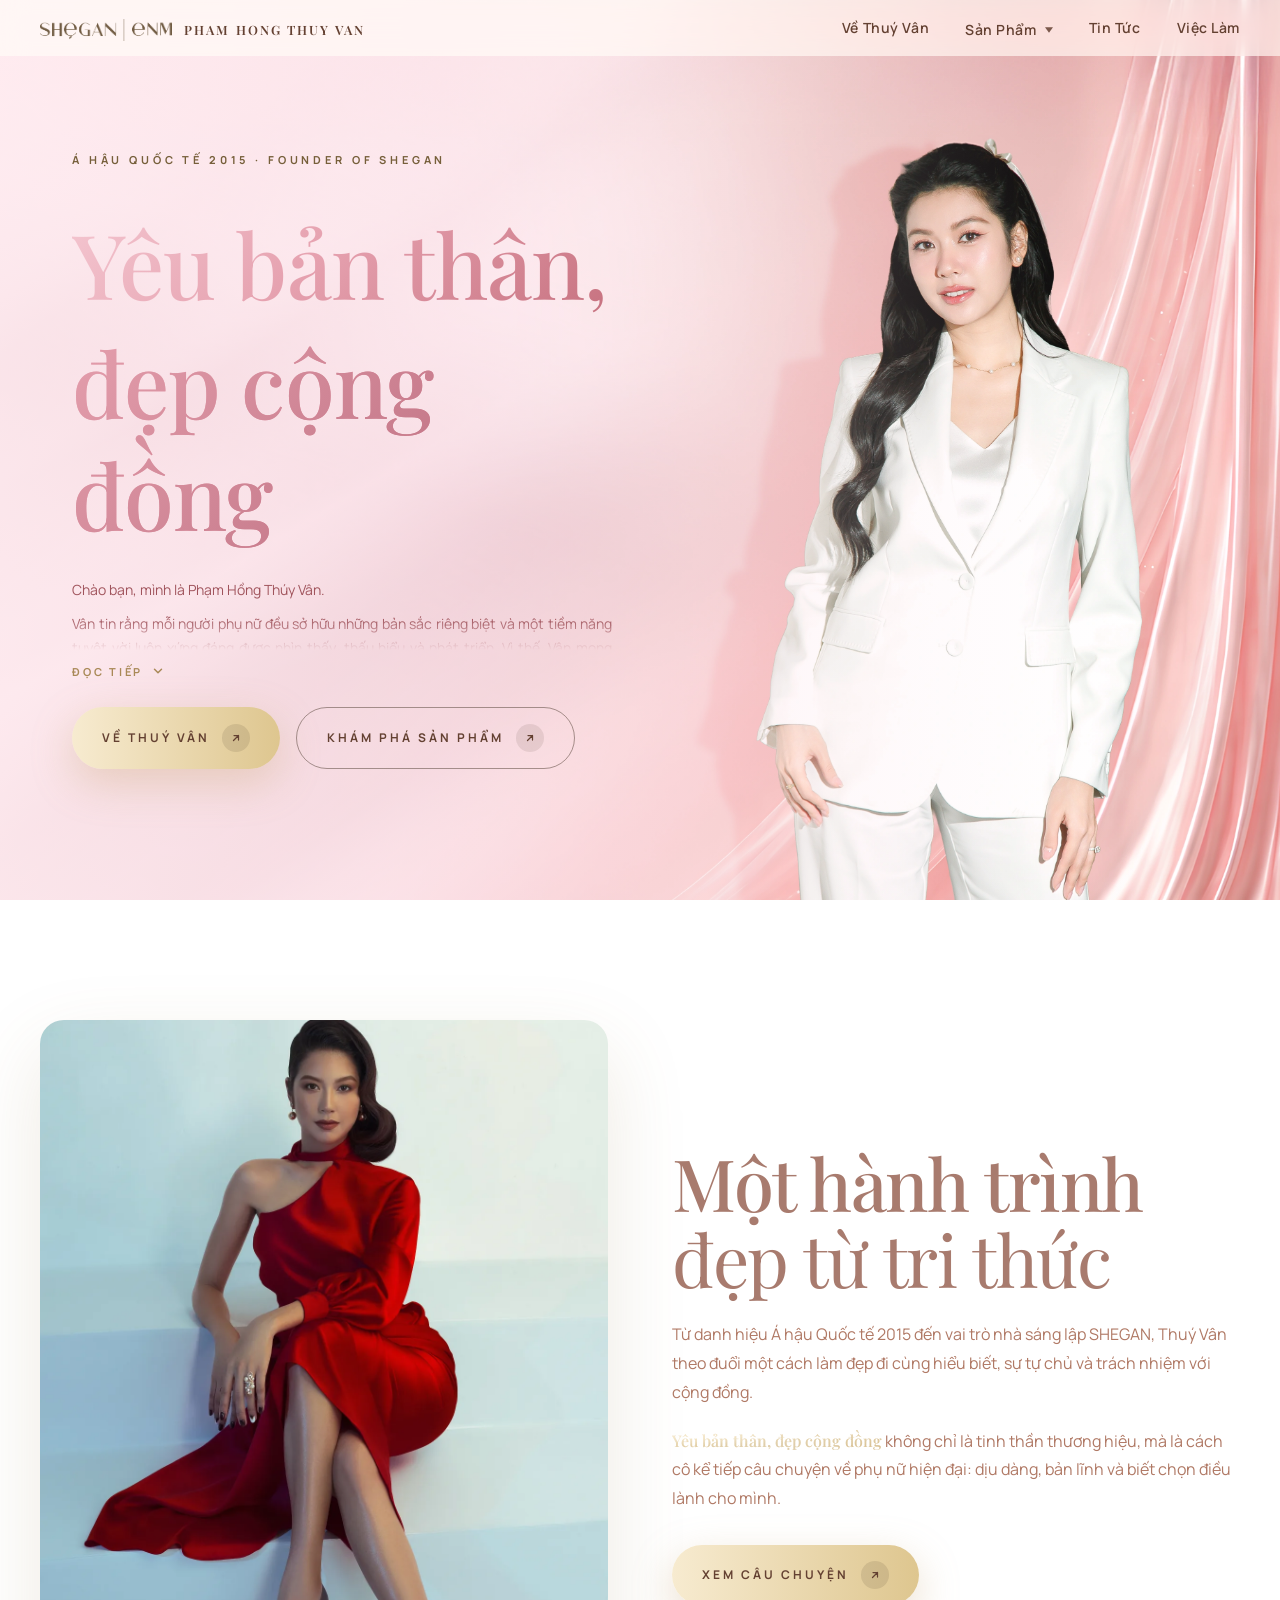
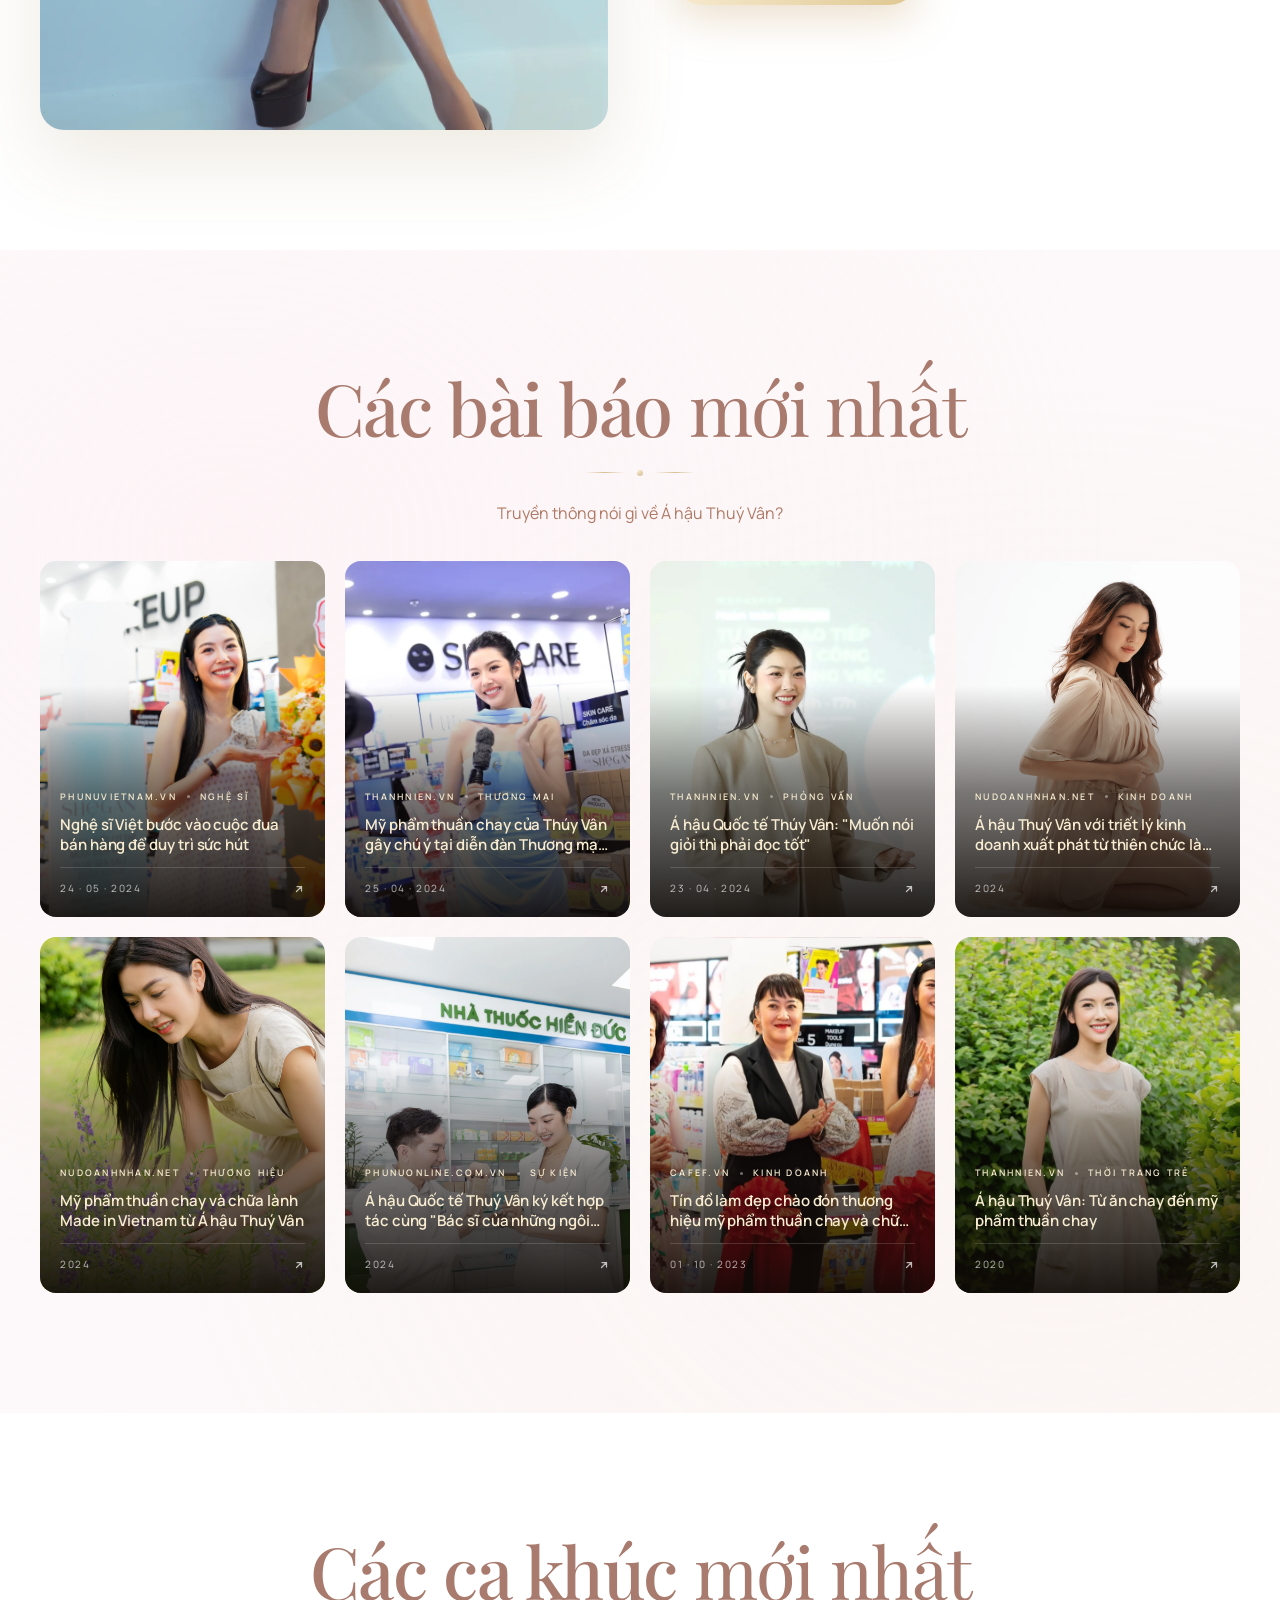
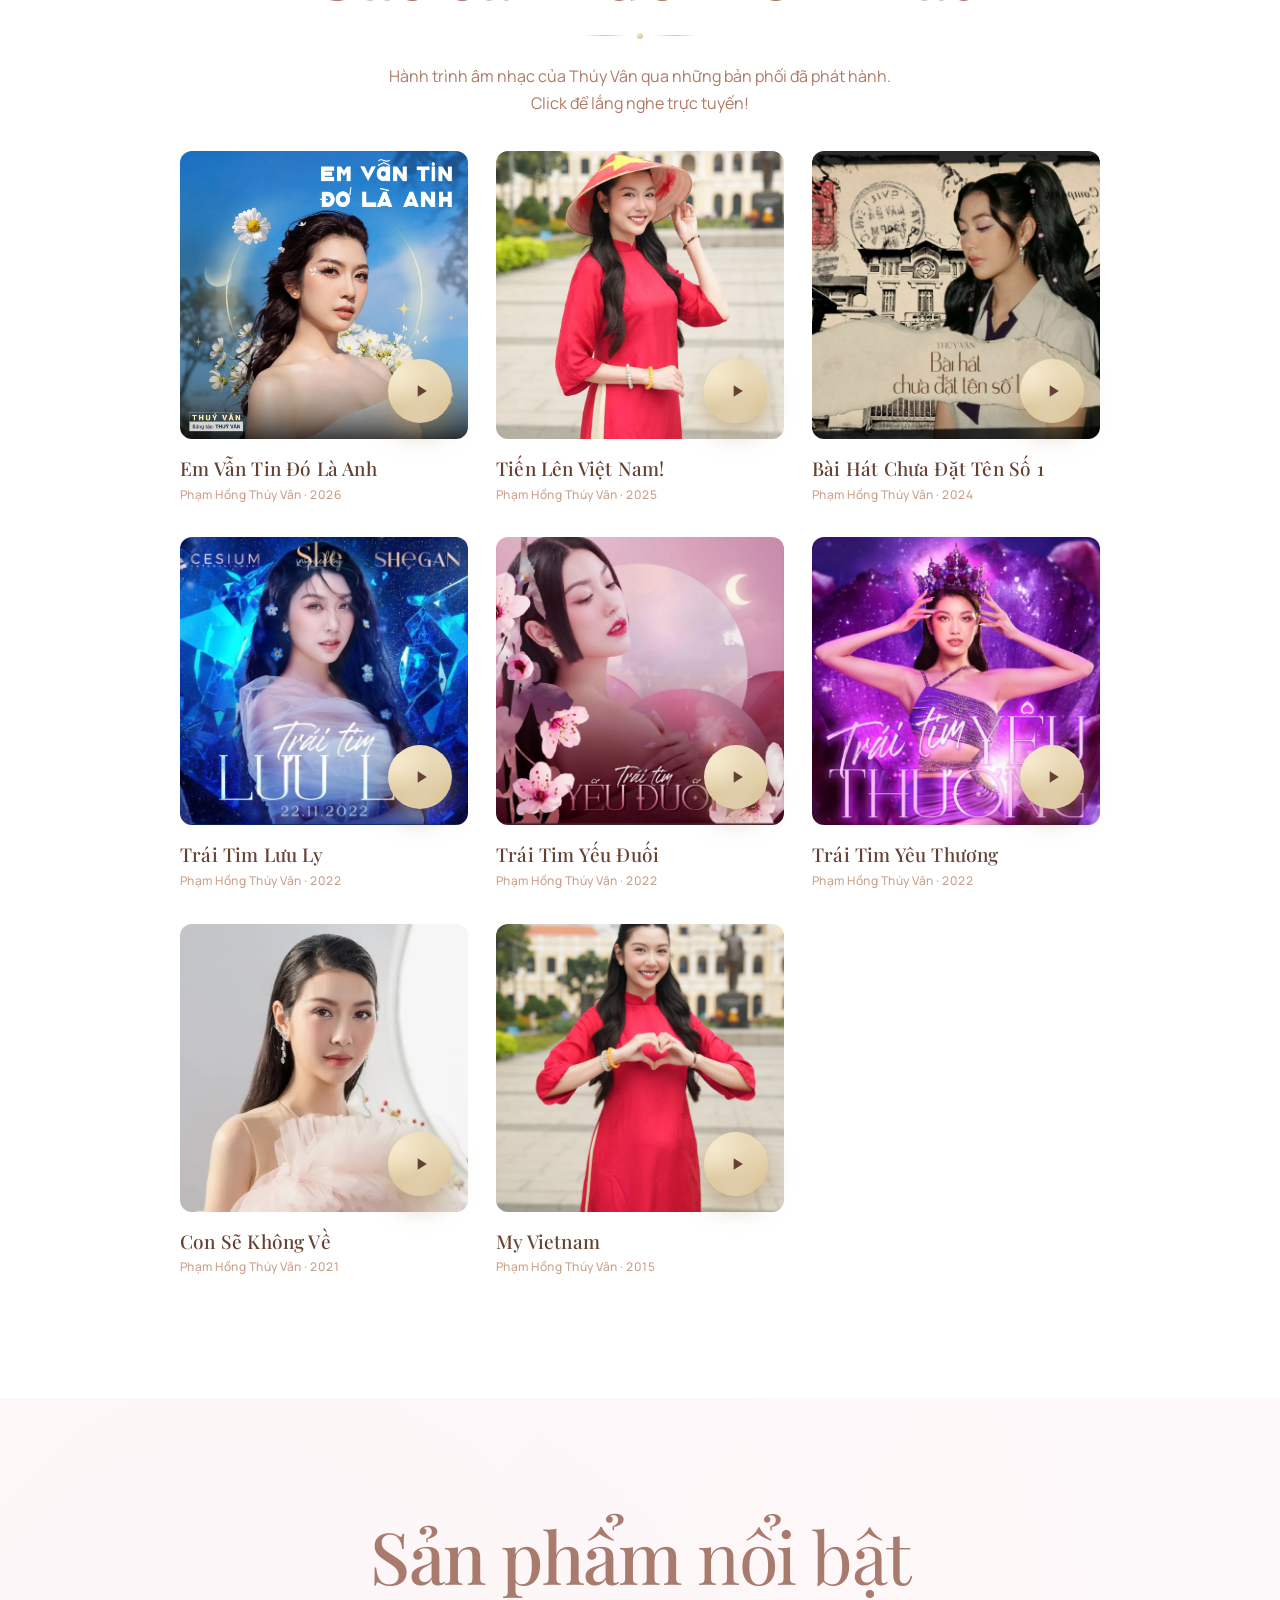
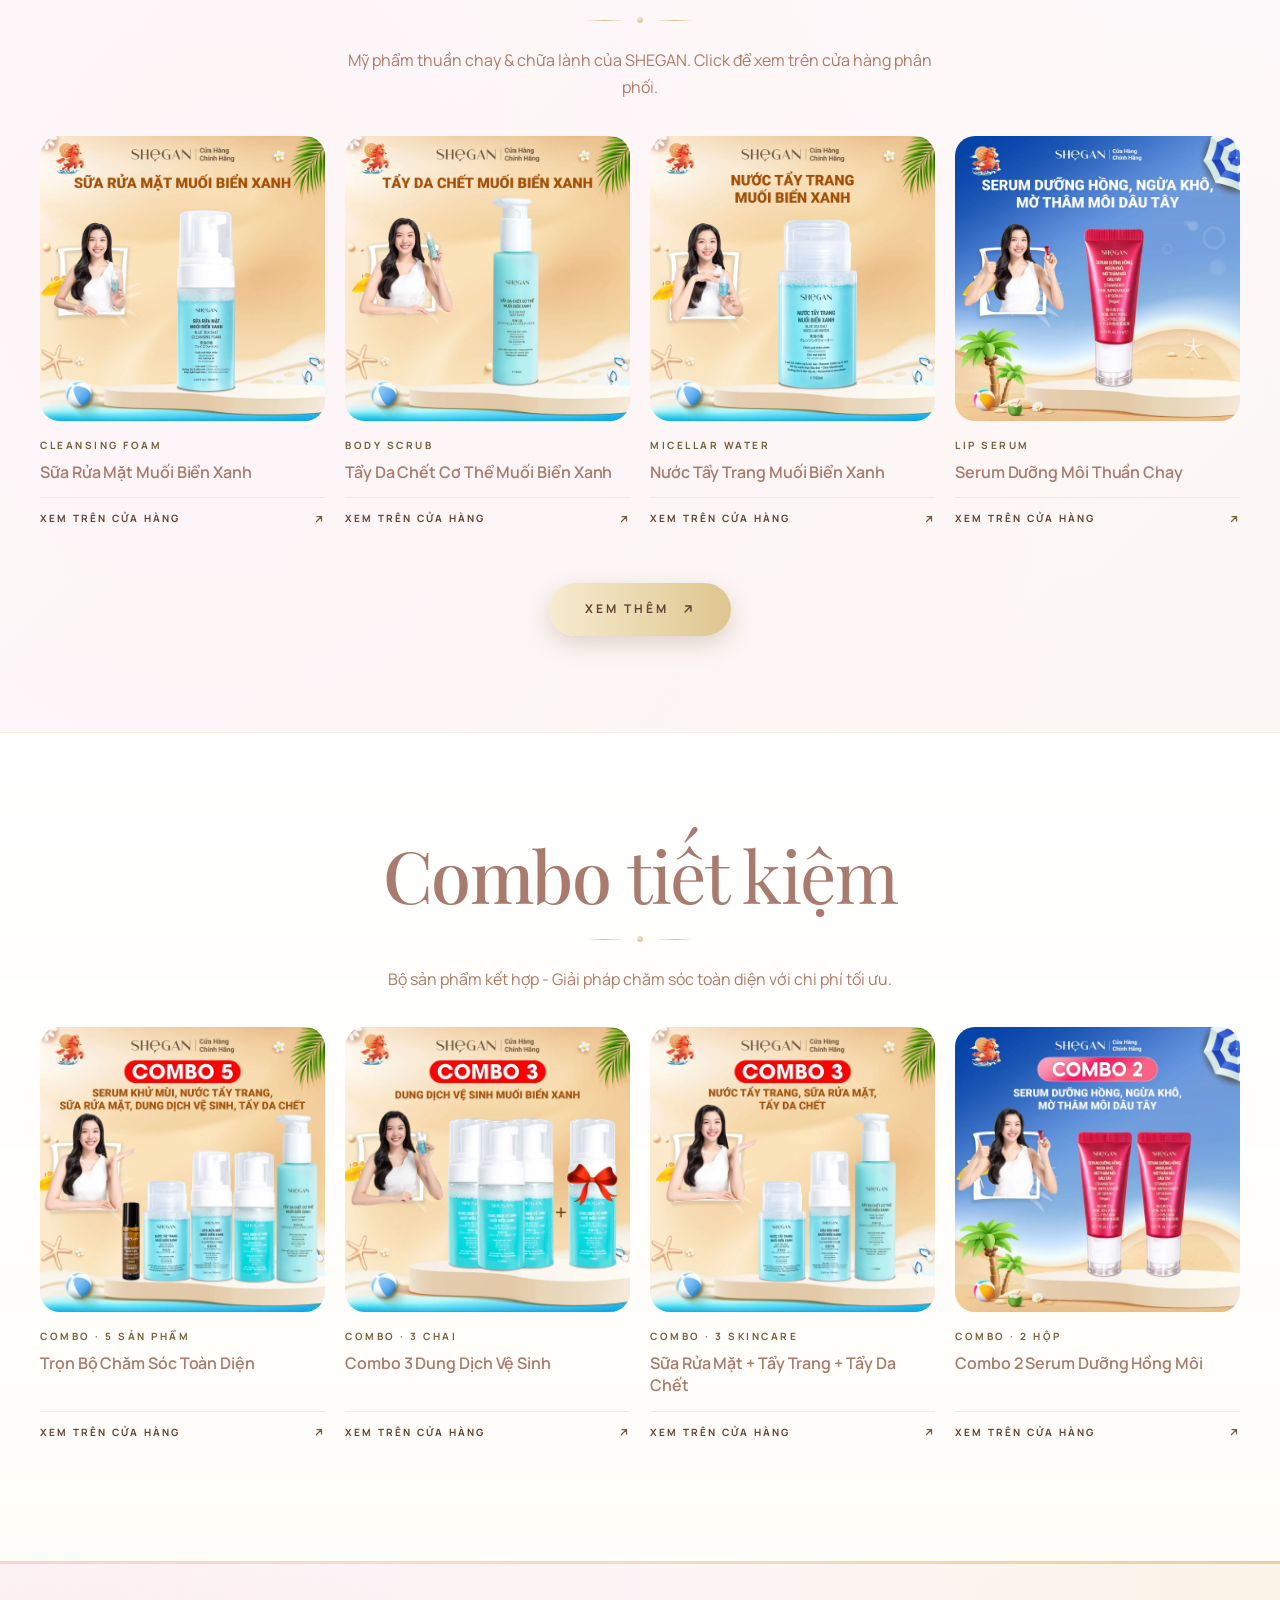
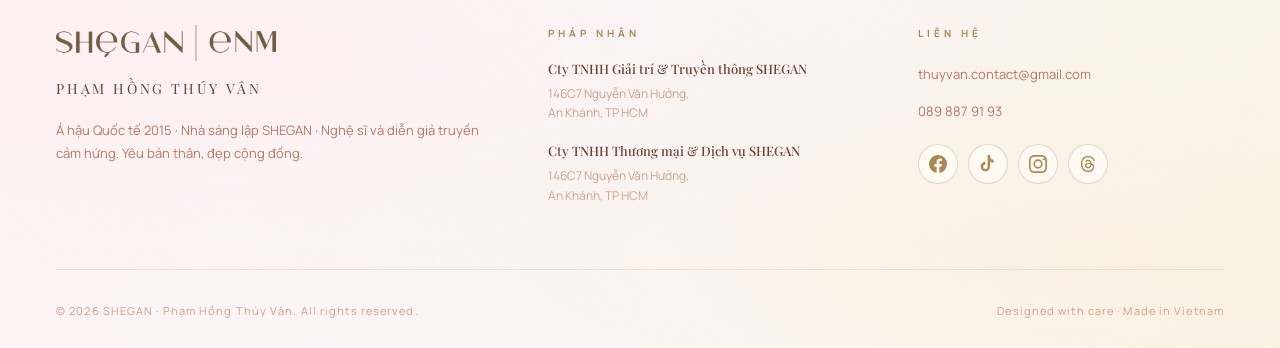
==== website/index.html @ dbac56d0 "Add website source files as regular directory Co-Authored-By: Claude Sonnet 4.6 <noreply@anthropic.c" ====
<!DOCTYPE html>
<html lang="vi">
<head>
<meta charset="UTF-8">
<meta name="viewport" content="width=device-width, initial-scale=1.0">
<title>Phạm Hồng Thúy Vân — Á hậu Quốc tế · Nhà sáng lập SHEGAN</title>
<meta name="description" content="Trang chủ Phạm Hồng Thúy Vân — Á hậu Quốc tế 2015, nhà sáng lập SHEGAN, nghệ sĩ và diễn giả truyền cảm hứng. Yêu bản thân, đẹp cộng đồng.">
<link rel="preconnect" href="https://fonts.googleapis.com">
<link rel="preconnect" href="https://fonts.gstatic.com" crossorigin>
<link href="https://fonts.googleapis.com/css2?family=Playfair+Display:ital,wght@0,400;0,500;0,600;0,700;0,800;0,900;1,400;1,500;1,700&family=Manrope:wght@200;300;400;500;600;700;800&display=swap" rel="stylesheet">
<link rel="icon" href="assets/logo-enm.webp" type="image/webp">
<link rel="stylesheet" href="style.css">
<style>
  /* ============ HEADER — SINGLE ROW, STICKY ============ */
  body { padding-top: 0; }
  .site-header {
    position: relative;
    width: 100%;
    background: transparent;
    z-index: 1000;
  }
  .brand-name {
    font-family: var(--font-heading);
    font-size: clamp(12px, 1vw, 14px);
    font-weight: 600;
    letter-spacing: 0.16em;
    text-transform: uppercase;
    color: var(--porcelain);
    white-space: nowrap;
    transition: color 0.3s ease;
    text-shadow: 0 1px 10px rgba(15, 10, 7, 0.5);
  }
  .brand-logo {
    height: 22px; width: auto; display: block;
    filter: brightness(0) invert(1) drop-shadow(0 1px 6px rgba(15, 10, 7, 0.5));
    transition: filter 0.3s ease;
  }

  .header-nav {
    position: fixed; top: 0; left: 0; right: 0; z-index: 1000;
    background: linear-gradient(180deg, rgba(15, 10, 7, 0.38) 0%, rgba(15, 10, 7, 0.15) 65%, transparent 100%);
    backdrop-filter: none;
    -webkit-backdrop-filter: none;
    border-bottom: none;
    transition: background 0.35s ease, border-color 0.35s ease, box-shadow 0.35s ease;
    display: flex; align-items: center; justify-content: space-between;
    padding: 14px 40px;
    gap: 24px;
  }
  .header-nav.scrolled {
    background: rgba(253, 249, 242, 0.92);
    backdrop-filter: blur(20px) saturate(1.2);
    -webkit-backdrop-filter: blur(20px) saturate(1.2);
    border-bottom-color: rgba(236, 217, 184, 0.5);
    box-shadow: 0 4px 20px rgba(139, 111, 63, 0.1);
  }
  .header-nav.scrolled .brand-name {
    color: var(--warm-brown);
    text-shadow: none;
  }
  .header-nav.scrolled .brand-logo {
    filter: none;
  }
  .header-nav.scrolled .header-menu a {
    color: var(--text-soft);
    text-shadow: none;
  }
  .header-nav.scrolled .header-icon-btn {
    color: var(--warm-brown);
    filter: none;
  }
  .header-nav.scrolled .header-icon-btn:hover {
    background: var(--mesh-gold-subtle);
    border-color: var(--border); color: var(--antique-gold);
  }
  .header-brand {
    display: flex; align-items: center; gap: 12px;
    text-decoration: none;
  }
  .header-right {
    display: flex; align-items: center; gap: 32px;
  }
  .header-menu {
    display: flex; gap: 36px; list-style: none;
    margin: 0; padding: 0;
  }
  .header-menu a {
    font-family: var(--font-body);
    font-size: 14px; font-weight: 700;
    color: var(--porcelain); text-decoration: none;
    letter-spacing: 0.04em;
    padding: 4px 0; position: relative;
    transition: color 0.3s ease;
    text-shadow: 0 1px 10px rgba(15, 10, 7, 0.5);
  }
  .header-menu a::after {
    content: ''; position: absolute;
    bottom: -4px; left: 0; right: 0;
    height: 1px; background: var(--mesh-gold);
    transform: scaleX(0); transform-origin: right;
    transition: transform 0.4s cubic-bezier(.4,0,.2,1);
  }
  .header-menu a:hover::after { transform: scaleX(1); transform-origin: left; }
  .header-menu a.active { color: var(--antique-gold); }
  .header-menu a.active::after { transform: scaleX(1); }
  .header-utils {
    display: flex; align-items: center; gap: 8px;
  }
  .header-icon-btn {
    width: 32px; height: 32px;
    display: inline-flex; align-items: center; justify-content: center;
    background: transparent; border: 1px solid transparent;
    border-radius: 50%; color: var(--porcelain);
    cursor: pointer; text-decoration: none;
    transition: all 0.3s ease;
    filter: drop-shadow(0 1px 6px rgba(15, 10, 7, 0.5));
  }
  .header-icon-btn:hover {
    background: rgba(253, 249, 242, 0.15);
    border-color: rgba(253, 249, 242, 0.3); color: var(--porcelain);
  }
  .header-icon-btn svg { width: 16px; height: 16px; }

  main { padding-top: 0; }
  .hero-home {
    min-height: 100vh;
    margin: 0;
    border-radius: 0;
    padding: 100px 72px 80px;
    display: grid;
    grid-template-columns: 1.05fr 1fr;
    gap: 64px;
    align-items: center;
    background:
      linear-gradient(90deg,
        rgba(255, 235, 240, 0.88) 0%,
        rgba(252, 224, 232, 0.65) 35%,
        rgba(252, 224, 232, 0.2) 65%,
        transparent 90%),
      url('assets/beauty/home-hero-pink.webp') center top / cover no-repeat;
  }
  /* Text colors for light pink hero — rich bronze/antique-gold for contrast */
  .hero-home .hero-banner-eyebrow {
    background: none;
    -webkit-background-clip: initial; background-clip: initial;
    color: var(--antique-gold);
  }
  .hero-home h1 {
    background: linear-gradient(135deg, #F5C8D2 0%, #E5A0AE 35%, #C97583 70%, #9C5366 100%);
    -webkit-background-clip: text; background-clip: text;
    color: transparent;
    text-shadow: none;
    font-size: clamp(48px, 7vw, 92px);
    font-weight: 500;
  }
  .hero-home h1 em {
    background: linear-gradient(135deg, #E5A0AE 0%, #B36275 100%);
    -webkit-background-clip: text; background-clip: text;
    color: transparent;
  }
  .hero-home .hero-banner-desc { color: var(--text); }

  /* Hero bio — collapsible long content (3 lines clamp + Đọc tiếp toggle) */
  .hero-bio {
    font-size: 14px;
    line-height: 1.7;
    color: var(--text);
    max-width: 540px;
    margin: 0;
    text-align: justify;
    hyphens: auto;
    box-sizing: border-box;
  }
  .hero-bio p { margin: 0 0 10px; }
  .hero-bio p:last-child { margin-bottom: 0; }
  .hero-bio ul { list-style: none; padding: 0; margin: 8px 0 12px; }
  .hero-bio li {
    position: relative;
    padding-left: 16px;
    margin-bottom: 8px;
  }
  .hero-bio li::before {
    content: '·';
    position: absolute; left: 0; top: -2px;
    color: var(--royal-gold);
    font-weight: 700; font-size: 20px;
  }
  .hero-bio strong { color: var(--heading); font-weight: 600; }
  .hero-bio:not(.expanded) {
    max-height: calc(1.7em * 3);
    overflow: hidden;
    -webkit-mask-image: linear-gradient(180deg, #000 55%, transparent 100%);
    mask-image: linear-gradient(180deg, #000 55%, transparent 100%);
  }
  /* Expanded state: the block sits at 20px from viewport (same as h1 / CTAs)
     and adds its own 20px inner padding so text inside is inset further from
     the block edge — looks like a proper card. */
  .hero-bio.expanded {
    position: relative;
    z-index: 1;
    width: 100%;
    max-width: 100%;
    box-sizing: border-box;
    padding: 20px;
    margin: 0;
    border-radius: 14px;
    background: rgba(255, 245, 248, 0.72);
    backdrop-filter: blur(8px) saturate(1.1);
    -webkit-backdrop-filter: blur(8px) saturate(1.1);
    box-shadow: 0 4px 18px rgba(168, 137, 87, 0.08);
    transition: background 0.3s ease;
  }
  .bio-toggle {
    background: none; border: 0; padding: 0;
    margin: 14px 0 28px;
    color: var(--royal-gold);
    font-family: var(--font-body);
    font-size: 11px; font-weight: 700;
    letter-spacing: 0.25em; text-transform: uppercase;
    cursor: pointer;
    display: inline-flex; align-items: center; gap: 8px;
    transition: color 0.25s ease;
  }
  .bio-toggle svg { transition: transform 0.3s ease; }
  .bio-toggle[aria-expanded="true"] svg { transform: rotate(180deg); }
  .bio-toggle:hover { color: var(--antique-gold); }
  /* Ghost CTA on light pink — switch from pearl/cream to brown so it stands out */
  .hero-home .cta-ghost {
    color: var(--warm-brown);
    border-color: rgba(62, 46, 31, 0.45);
  }
  .hero-home .cta-ghost:hover {
    background: rgba(62, 46, 31, 0.06);
    border-color: var(--warm-brown);
    color: var(--deep-brown);
  }
  .hero-home .cta-ghost .cta-arrow {
    background: rgba(62, 46, 31, 0.1);
    color: var(--warm-brown);
  }
  .hero-home::after { display: none; }
  .hero-home .hero-banner-content { max-width: none; }
  .hero-home-image { display: none; }
  .hero-home-image {
    justify-self: stretch;
    align-self: stretch;
    width: auto;
    /* Kéo ảnh ra sát các mép hero để không để lộ khoảng dark padding */
    margin: -80px -72px -80px 0;
    background: url('assets/beauty/home-hero-pink.webp') center top / cover no-repeat;
    position: relative;
    overflow: hidden;
    /* Mask mờ feather cạnh trái — ảnh tự fade transparent để nền dark lộ xuyên qua, mềm & blur */
    -webkit-mask-image: linear-gradient(90deg,
      transparent 0%,
      rgba(0, 0, 0, 0.15) 10%,
      rgba(0, 0, 0, 0.5) 25%,
      rgba(0, 0, 0, 0.85) 42%,
      #000 58%);
    mask-image: linear-gradient(90deg,
      transparent 0%,
      rgba(0, 0, 0, 0.15) 10%,
      rgba(0, 0, 0, 0.5) 25%,
      rgba(0, 0, 0, 0.85) 42%,
      #000 58%);
  }
  /* Edge overlays removed — image shows at full quality without blur/tint */
  .hero-home-image::after,
  .hero-home-image::before { display: none; }
  section.home-section {
    padding: 120px 40px;
    max-width: none; margin: 0;
    position: relative;
    background: var(--white);
  }
  section.home-section > .about-teaser,
  section.home-section > .section-header {
    max-width: 1320px;
    margin-left: auto;
    margin-right: auto;
  }
  /* music-grid has its own narrower max-width — see below */
  section.home-section.cream {
    max-width: none;
    background:
      radial-gradient(at 15% 30%, rgba(247, 235, 208, 0.22), transparent 56%),
      radial-gradient(at 85% 70%, rgba(215, 194, 154, 0.13), transparent 58%),
      linear-gradient(135deg, rgba(255, 255, 255, 0.78), rgba(250, 243, 231, 0.92)),
      var(--cream);
  }
  /* "Sản phẩm nổi bật" + "Các bài báo mới nhất" — barely-there pink, nearly white */
  section.home-section#products,
  section.home-section#news {
    background:
      radial-gradient(at 18% 25%, rgba(252, 230, 235, 0.25), transparent 60%),
      radial-gradient(at 82% 75%, rgba(247, 235, 208, 0.15), transparent 60%),
      linear-gradient(135deg, #FEFAFB 0%, #FCF6F7 100%);
  }
  .home-section-inner {
    max-width: 1320px; margin: 0 auto;
  }
  .footer-wrap {
    width: 100%;
    padding: 0;
  }
  .footer-wrap .site-footer {
    border-radius: 0;
  }
  .footer-top.footer-top-3col {
    grid-template-columns: 1.4fr 1fr 1fr;
    gap: 64px;
  }
  @media (max-width: 900px) {
    .footer-top.footer-top-3col {
      grid-template-columns: 1fr;
      gap: 32px;
    }
  }
  /* News thumb — frame vuông */
  #news .news-plain-thumb { aspect-ratio: 1 / 1; }

  /* Bỏ section-num eyebrow ("— 02 / Tin Tức —" v.v.) trên homepage cả desktop + mobile */
  .section-header .section-num { display: none !important; }
  .about-teaser-body .section-num { display: none !important; }
  .section-title em,
  .about-teaser-body h2 em {
    font-style: normal !important;
  }

  /* "Xem thêm" CTA at bottom of products section */
  .prod-more-wrap { display: flex; justify-content: center; margin-top: 56px; }
  .prod-more-btn {
    display: inline-flex; align-items: center; justify-content: center; gap: 12px;
    padding: 16px 36px;
    background: var(--btn-gradient);
    color: var(--deep-brown);
    font-family: var(--font-body);
    font-size: 12px; font-weight: 700;
    letter-spacing: 0.25em; text-transform: uppercase;
    text-decoration: none;
    border-radius: 100px;
    transition: all 0.3s ease;
    box-shadow: 0 8px 22px rgba(139, 111, 63, 0.25);
  }
  .prod-more-btn:hover {
    transform: translateY(-2px);
    box-shadow: 0 14px 30px rgba(139, 111, 63, 0.4);
    filter: brightness(1.04);
  }
  .prod-more-btn svg { width: 14px; height: 14px; }

  /* Combo band — separate from featured products with a lighter white/ivory field */
  .combo-band {
    width: 100vw;
    margin: 96px calc(50% - 50vw) -120px;
    padding: 104px 40px 120px;
    background:
      linear-gradient(180deg, rgba(255,255,255,0.98) 0%, rgba(255,253,248,0.96) 100%),
      radial-gradient(at 80% 20%, rgba(215, 193, 147, 0.08), transparent 54%);
    border-top: 1px solid rgba(233, 217, 186, 0.42);
  }
  .combo-band-inner {
    max-width: 1320px;
    margin: 0 auto;
  }

  /* ============ MUSIC SECTION — Spotify-style 3-col grid ============ */
  .home-section .music-grid {
    display: grid !important;
    grid-template-columns: repeat(3, 1fr);
    gap: 32px 28px;
    max-width: 920px;
    margin: 0 auto;
  }
  /* Reset old music-card styling — new card is plain block with cover + meta */
  .home-section .music-card {
    background: transparent !important;
    border: none !important;
    border-radius: 0 !important;
    padding: 0 !important;
    display: block !important;
    min-height: 0 !important;
    cursor: pointer;
    transition: transform 0.3s ease;
    box-shadow: none !important;
  }
  .home-section .music-card[data-yt]:focus-visible {
    outline: 2px solid var(--antique-gold);
    outline-offset: 6px;
    border-radius: 12px;
  }
  .home-section .music-cover-wrap {
    position: relative;
    aspect-ratio: 1;
    margin-bottom: 18px;
    transition: transform 0.35s ease;
    /* No overflow:hidden here — keep play-button shadow visible. */
  }
  .home-section .music-card:hover .music-cover-wrap { transform: translateY(-4px); }
  .home-section .music-cover {
    position: absolute; inset: 0;
    background-size: cover; background-position: center;
    border-radius: 12px;
  }
  /* Play button — Spotify-style: always visible, lifts on hover.
     pointer-events: none so the card-wide click handler always fires. */
  .home-section .music-play {
    position: absolute;
    right: 16px; bottom: 16px;
    width: 64px; height: 64px;
    border-radius: 50%;
    background: var(--mesh-gold);
    color: var(--deep-brown);
    border: none;
    display: flex; align-items: center; justify-content: center;
    box-shadow: 0 10px 24px rgba(168, 137, 87, 0.55);
    cursor: pointer;
    pointer-events: none;
    transition: transform 0.3s ease, box-shadow 0.3s ease;
  }
  .home-section .music-card:hover .music-play {
    transform: translateY(-4px);
    box-shadow: 0 16px 30px rgba(168, 137, 87, 0.65);
  }
  .home-section .music-play svg {
    width: 20px; height: 20px; fill: currentColor; margin-left: 2px;
  }
  .home-section .music-play .icon-pause { display: none; margin-left: 0; }
  /* Spotify-style "now playing" state — pulsing button + title goes gold. */
  .home-section .music-card.playing .music-play .icon-play { display: none; }
  .home-section .music-card.playing .music-play .icon-pause { display: block; }
  .home-section .music-card.playing .music-play {
    transform: translateY(-4px);
    animation: musicPlayPulse 2.2s ease-in-out infinite;
  }
  .home-section .music-card.playing .music-title { color: var(--royal-gold); }
  @keyframes musicPlayPulse {
    0%, 100% {
      box-shadow: 0 10px 22px rgba(168, 137, 87, 0.6),
                  0 0 0 0 rgba(168, 137, 87, 0.5);
    }
    50% {
      box-shadow: 0 14px 28px rgba(168, 137, 87, 0.75),
                  0 0 0 10px rgba(168, 137, 87, 0);
    }
  }
  .home-section .music-title {
    font-family: var(--font-heading);
    font-size: 19px; font-weight: 500;
    color: var(--deep-brown);
    line-height: 1.25;
    margin: 0 0 4px;
    transition: color 0.3s ease;
  }
  .home-section .music-meta {
    font-family: var(--font-body);
    font-size: 12px; font-weight: 500;
    color: var(--text-muted);
    margin: 0;
    letter-spacing: 0.04em;
  }

  /* Hide the iframe visually but keep it rendered so audio plays */
  .music-player {
    position: absolute;
    width: 1px; height: 1px;
    left: -9999px; top: 0;
    opacity: 0;
    pointer-events: none;
    overflow: hidden;
  }

  @media (max-width: 900px) {
    .home-section .music-grid { grid-template-columns: repeat(2, 1fr); gap: 22px 14px; }
    .home-section .music-play { width: 52px; height: 52px; right: 12px; bottom: 12px; }
    .home-section .music-title { font-size: 15px; }
    .home-section .music-meta { font-size: 13px; font-weight: 600; }
  }
  /* Keep 2 columns even on very narrow phones */
  @media (max-width: 900px) {
    .section-desc br.desktop-only { display: none; }
  }
  /* News overlay cards — compact size */
  #news .news-grid {
    grid-template-columns: repeat(4, 1fr);
    max-width: 1280px;
    margin: 0 auto;
    gap: 20px;
  }
  #news .news-overlay-card {
    aspect-ratio: 4 / 5;
    border-radius: 16px;
  }
  #news .news-overlay-content { padding: 22px 20px 20px; }
  #news .news-overlay-meta { font-size: 9px; margin-bottom: 10px; }
  #news .news-overlay-card h4 { font-size: 15px; margin-bottom: 12px; }
  #news .news-overlay-foot { font-size: 10px; padding-top: 12px; }
  #news .news-overlay-foot .arrow-ext { width: 12px; height: 12px; }
  /* About teaser */
  .about-teaser {
    display: grid; grid-template-columns: 1fr 1fr;
    gap: clamp(48px, 5vw, 72px); align-items: center;
  }
  .about-teaser-img {
    aspect-ratio: 4/5;
    border-radius: 24px;
    background-size: cover;
    background-position: center;
    box-shadow: var(--shadow-lg);
  }
  .about-teaser-body .section-num { text-align: left; }
  .about-teaser-body h2 {
    font-family: var(--font-heading);
    font-size: clamp(42px, 6vw, 72px);
    line-height: 1.05;
    letter-spacing: -0.02em;
    margin: 0 0 24px;
    color: var(--heading);
    font-weight: 500;
    max-width: 760px;
    text-wrap: balance;
  }
  .about-teaser-body h2 em {
    font-style: normal; font-weight: 400;
    color: var(--heading);
  }
  .about-teaser-body p {
    font-family: var(--font-body);
    font-size: 16px; line-height: 1.8;
    color: var(--text-soft);
    margin-bottom: 20px;
  }
  .about-teaser-body .accent {
    font-family: var(--font-heading);
    font-style: italic;
    background: var(--mesh-gold);
    -webkit-background-clip: text; background-clip: text; color: transparent;
    font-weight: 500;
  }
  .about-teaser-cta { margin-top: 32px; }
  @media (max-width: 900px) {
    .brand-name { font-size: 12px; letter-spacing: 0.12em; }
    .brand-logo { height: 20px; }
    .header-nav {
      padding: 10px 20px; gap: 12px;
      flex-wrap: wrap;
    }
    .header-right { gap: 16px; }
    .header-menu { gap: 16px; flex-wrap: wrap; }
    .header-menu a { font-size: 13px; font-weight: 700; }
    .hero-home {
      padding: 86px 20px 40px;
      min-height: 92vh;
      min-height: 92svh;
      grid-template-columns: minmax(0, 1fr);
      gap: 0;
      align-items: end;
      box-sizing: border-box;
      overflow-x: hidden;
      /* Gradient only kicks in from ~60% downward so the subject (top portion
         of the photo) stays visible; bottom area gets enough pink for text. */
      background:
        linear-gradient(180deg,
          rgba(255, 235, 240, 0) 0%,
          rgba(255, 235, 240, 0) 55%,
          rgba(255, 235, 240, 0.4) 75%,
          rgba(252, 224, 232, 0.9) 100%),
        url('assets/beauty/home-hero-pink.webp') 78% top / cover no-repeat;
    }
    .hero-home .hero-banner-content { width: 100%; max-width: 100%; min-width: 0; box-sizing: border-box; }
    /* Hero text — rich bronze on light pink, smaller + compact on mobile */
    .hero-banner-eyebrow { filter: none; }
    .hero-home .hero-banner-eyebrow {
      background: none !important;
      -webkit-background-clip: initial !important; background-clip: initial !important;
      color: var(--antique-gold) !important;
      font-size: 10px !important;
      letter-spacing: 0.3em !important;
      margin-bottom: 14px !important;
    }
    .hero-home h1 {
      background: linear-gradient(135deg, #F5C8D2 0%, #E5A0AE 35%, #C97583 70%, #9C5366 100%) !important;
      -webkit-background-clip: text !important;
      background-clip: text !important;
      -webkit-text-fill-color: transparent !important;
      color: transparent !important;
      text-shadow: none;
      font-size: 42px !important;
      font-weight: 500 !important;
      margin-bottom: 14px !important;
      line-height: 1.3 !important;
      padding-bottom: 0.15em;
    }
    .hero-home h1 em {
      background: linear-gradient(135deg, #E5A0AE 0%, #B36275 100%) !important;
      -webkit-background-clip: text !important;
      background-clip: text !important;
      -webkit-text-fill-color: transparent !important;
      color: transparent !important;
      text-shadow: none;
    }
    .hero-home .hero-banner-desc {
      color: var(--text);
      text-shadow: none;
      font-size: 14px;
      line-height: 1.6;
      margin-bottom: 22px;
    }
    .hero-home .hero-banner-cta { gap: 10px; }
    .hero-home .cta-primary,
    .hero-home .cta-ghost { padding: 13px 22px; font-size: 11px; letter-spacing: 0.22em; }
    .hero-home-image {
      max-width: 100%;
      aspect-ratio: 4 / 5;
      justify-self: center;
      margin: 0;
    }
    section.home-section { padding: 80px 24px; }
    .combo-band {
      margin: 72px calc(50% - 50vw) -80px;
      padding: 72px 24px 80px;
    }
    .about-teaser { grid-template-columns: 1fr; gap: 40px; }
    .about-teaser-body h2 { text-align: center; }

    /* Hero CTAs ~70% size + side-by-side on mobile */
    .hero-banner-cta {
      flex-wrap: nowrap;
      gap: 8px;
    }
    .cta-primary, .cta-ghost {
      flex: 1 1 0;
      min-width: 0;
      justify-content: center;
      padding: 10px 14px;
      font-size: 9px;
      letter-spacing: 0.16em;
      gap: 6px;
      white-space: nowrap;
    }
    .cta-arrow { width: 18px; height: 18px; flex-shrink: 0; }
    .cta-arrow svg { width: 8px; height: 8px; }

    /* News overlay on mobile — centered card carousel.
       Active card is centered in viewport with partial peeks of prev/next cards
       on both sides. Slider extends beyond the section's 24px padding so peeks
       can reach the viewport edge symmetrically. */
    #news .news-grid {
      display: flex !important;
      grid-template-columns: none !important;
      gap: 14px;
      overflow-x: auto;
      scroll-snap-type: x mandatory;
      -webkit-overflow-scrolling: touch;
      padding: 4px 10vw 16px;
      margin: 0 -24px;
      scrollbar-width: none;
    }
    #news .news-grid::-webkit-scrollbar { display: none; }
    #news .news-overlay-card {
      flex: 0 0 80vw;
      aspect-ratio: 4 / 5;
      border-radius: 20px;
      scroll-snap-align: center;
    }
    #news .news-overlay-content { padding: 28px 24px 24px; }
    #news .news-overlay-meta { font-size: 11px; margin-bottom: 14px; }
    #news .news-overlay-card h4 {
      font-size: 18px; margin-bottom: 16px;
      -webkit-line-clamp: 4;
      line-clamp: 4;
    }
    #news .news-overlay-foot { font-size: 12px; padding-top: 14px; }
    #news .news-overlay-foot .arrow-ext { width: 16px; height: 16px; }
  }

  /* Combo card — static (no link yet) */
  .prod-a-card--static { cursor: default; }
  .prod-a-card--static:hover { transform: none; }
  .prod-a-card--static:hover .prod-a-img { box-shadow: none; }
</style>
</head>
<body>

<!-- ============ HEADER — single row: logo+name left, menu+utils right ============ -->
<header class="site-header">
  <div class="header-blur-layer" id="headerBlur"></div>
  <nav class="header-nav" id="siteHeader">
    <a href="index.html" class="header-brand">
      <img src="assets/logo-enm.webp" alt="SHEGAN ENM" class="brand-logo">
      <span class="brand-name">Pham Hong Thuy Van</span>
    </a>
    <div class="header-right">
      <ul class="header-menu" id="primaryMenu">
        <li><a href="about.html">Về Thuý Vân</a></li>
        <li class="has-dropdown">
          <a href="music.html" data-spy="products">Sản Phẩm
            <svg class="dropdown-caret" viewBox="0 0 12 8" fill="currentColor" aria-hidden="true"><path d="M6 8 0 0h12z"/></svg>
          </a>
          <ul class="header-dropdown">
            <li><a href="music.html">Âm Nhạc</a></li>
            <li><a href="shegan.html">SHeGAN</a></li>
            <li><a href="elearning.html">E-Learning</a></li>
          </ul>
        </li>
        <li><a href="news.html" data-spy="news">Tin Tức</a></li>
        <li><a href="careers.html" data-spy="careers">Việc Làm</a></li>
      </ul>
    </div>
      <button class="header-hamburger" type="button" aria-label="Mở menu" aria-expanded="false" aria-controls="primaryMenu">
        <svg class="icon-open" viewBox="0 0 24 24" fill="none" stroke="currentColor" stroke-width="2.5" stroke-linecap="round"><path d="M4 7h16M4 12h16M4 17h16"/></svg>
        <svg class="icon-close" viewBox="0 0 24 24" fill="none" stroke="currentColor" stroke-width="2.5" stroke-linecap="round"><path d="M6 6l12 12M6 18L18 6"/></svg>
      </button>
  </nav>
</header>

<main>

  <!-- ============ HERO BANNER ============ -->
  <section class="hero-banner hero-home">
    <div class="hero-banner-content">
      <div class="hero-banner-eyebrow">Á hậu Quốc tế 2015 · Founder of SHEGAN</div>
      <h1>
        Yêu bản thân,<br>
        <em>đẹp cộng đồng</em>
      </h1>
      <div class="hero-banner-desc hero-bio" id="heroBio">
        <p>Chào bạn, mình là Phạm Hồng Thúy Vân.</p>
        <p>Vân tin rằng mỗi người phụ nữ đều sở hữu những bản sắc riêng biệt và một tiềm năng tuyệt vời luôn xứng đáng được nhìn thấy, thấu hiểu và phát triển. Vì thế, Vân mong muốn có thể truyền cảm hứng và đồng hành cùng mọi người trên hành trình Sống ý thức (Conscious Living) giúp khai phóng trọn vẹn Thân — Tâm — Trí, thông qua 3 vai trò cốt lõi:</p>
        <ul>
          <li><strong>Thân</strong> — Nhà sáng lập thương hiệu mỹ phẩm thuần chay SHEGAN: Tiên phong trong việc kiến tạo các giá trị kinh doanh minh bạch, trung thực và bền vững để nuôi dưỡng cơ thể từ những điều lành tính nhất.</li>
          <li><strong>Trí</strong> — Người nghiên cứu về Thương hiệu cá nhân, Social Commerce và Văn hóa học: Ứng dụng tư duy hệ thống từ nền tảng Văn hóa học để quan sát dòng chảy xã hội, phân tích sâu sắc thị hiếu thị trường và đóng gói tri thức bản sắc.</li>
          <li><strong>Tâm</strong> — Nghệ sĩ độc lập: Kết nối sâu sắc và chạm đến cảm xúc của khán giả qua các vai trò Ca - Nhạc sĩ, Giám khảo, Diễn giả và MC chuyên nghiệp bằng chính tần số mộc mạc từ tâm hồn.</li>
        </ul>
        <p>Hy vọng không gian này sẽ là nơi bạn tìm thấy nguồn cảm hứng để đánh thức tiềm năng và định vị bản sắc độc bản của chính mình.</p>
      </div>
      <button type="button" class="bio-toggle" id="heroBioToggle" aria-expanded="false" aria-controls="heroBio">
        <span class="bio-toggle-text">Đọc tiếp</span>
        <svg viewBox="0 0 24 24" width="14" height="14" fill="none" stroke="currentColor" stroke-width="2.5" stroke-linecap="round" stroke-linejoin="round"><polyline points="6 9 12 15 18 9"/></svg>
      </button>
      <div class="hero-banner-cta">
        <a href="about.html" class="cta-primary">
          Về Thuý Vân
          <span class="cta-arrow">
            <svg viewBox="0 0 24 24" fill="none" stroke="currentColor" stroke-width="2.5" stroke-linecap="round" stroke-linejoin="round"><path d="M7 17L17 7M8 7h9v9"/></svg>
          </span>
        </a>
        <a href="shegan.html" class="cta-ghost">
          Khám phá Sản Phẩm
          <span class="cta-arrow">
            <svg viewBox="0 0 24 24" fill="none" stroke="currentColor" stroke-width="2.5" stroke-linecap="round" stroke-linejoin="round"><path d="M7 17L17 7M8 7h9v9"/></svg>
          </span>
        </a>
      </div>
    </div>
    <div class="hero-home-image" aria-hidden="true"></div>
  </section>

  <!-- ============ ABOUT TEASER ============ -->
  <section class="home-section" id="about-preview">
    <div class="about-teaser">
      <div class="about-teaser-img" style="background-image: url('assets/beauty/tangtang-01.webp'); background-position: center 24%;"></div>
      <div class="about-teaser-body">
        <span class="section-num">— 01 / Về Thuý Vân —</span>
        <h2>Một hành trình <em>đẹp từ tri thức</em></h2>
        <p>
          Từ danh hiệu Á hậu Quốc tế 2015 đến vai trò nhà sáng lập SHEGAN, Thuý Vân theo đuổi một cách làm đẹp đi cùng hiểu biết, sự tự chủ và trách nhiệm với cộng đồng.
        </p>
        <p>
          <span class="accent">Yêu bản thân, đẹp cộng đồng</span> không chỉ là tinh thần thương hiệu, mà là cách cô kể tiếp câu chuyện về phụ nữ hiện đại: dịu dàng, bản lĩnh và biết chọn điều lành cho mình.
        </p>
        <div class="about-teaser-cta">
          <a href="about.html" class="cta-primary">
            Xem câu chuyện
            <span class="cta-arrow">
              <svg viewBox="0 0 24 24" fill="none" stroke="currentColor" stroke-width="2.5" stroke-linecap="round" stroke-linejoin="round"><path d="M7 17L17 7M8 7h9v9"/></svg>
            </span>
          </a>
        </div>
      </div>
    </div>
  </section>

  <!-- ============ NEWS ============ -->
  <section class="home-section cream" id="news">
    <div class="home-section-inner">
      <div class="section-header">
        <span class="section-num">— 02 / Tin Tức —</span>
        <h2 class="section-title">Các bài báo <em>mới nhất</em></h2>
        <div class="divider-ornament"><span></span></div>
        <p class="section-desc">Truyền thông nói gì về Á hậu Thuý Vân?</p>
      </div>

      <div class="news-grid">
        <a href="https://phunuvietnam.vn/nghe-si-viet-buoc-vao-cuoc-dua-ban-hang-de-duy-tri-suc-hut-238260524141812101.htm" target="_blank" rel="noopener" class="news-overlay-card" style="background-image: url('assets/news/news-7-nghe-si-ban-hang.webp');">
          <div class="news-overlay-content">
            <div class="news-overlay-meta">
              <span>phunuvietnam.vn</span><span class="news-dot"></span><span>Nghệ sĩ</span>
            </div>
            <h4>Nghệ sĩ Việt bước vào cuộc đua bán hàng để duy trì sức hút</h4>
            <div class="news-overlay-foot">
              <span>24 · 05 · 2024</span>
              <svg class="arrow-ext" viewBox="0 0 24 24" fill="none" stroke="currentColor" stroke-width="2.5" stroke-linecap="round" stroke-linejoin="round"><path d="M7 17L17 7M8 7h9v9"/></svg>
            </div>
          </div>
        </a>

        <a href="https://thanhnien.vn/my-pham-thuan-chay-cua-thuy-van-gay-chu-y-tai-dien-dan-thuong-mai-dien-tu-185240425164046648.htm" target="_blank" rel="noopener" class="news-overlay-card" style="background-image: url('assets/news/news-2-my-pham-thuan-chay.webp');">
          <div class="news-overlay-content">
            <div class="news-overlay-meta">
              <span>thanhnien.vn</span><span class="news-dot"></span><span>Thương mại</span>
            </div>
            <h4>Mỹ phẩm thuần chay của Thúy Vân gây chú ý tại diễn đàn Thương mại điện tử</h4>
            <div class="news-overlay-foot">
              <span>25 · 04 · 2024</span>
              <svg class="arrow-ext" viewBox="0 0 24 24" fill="none" stroke="currentColor" stroke-width="2.5" stroke-linecap="round" stroke-linejoin="round"><path d="M7 17L17 7M8 7h9v9"/></svg>
            </div>
          </div>
        </a>

        <a href="https://thanhnien.vn/a-hau-quoc-te-thuy-van-muon-noi-gioi-thi-phai-doc-tot-185240423211359864.htm" target="_blank" rel="noopener" class="news-overlay-card" style="background-image: url('assets/news/news-4-noi-gioi-doc-tot.webp'); background-position: center 30%;">
          <div class="news-overlay-content">
            <div class="news-overlay-meta">
              <span>thanhnien.vn</span><span class="news-dot"></span><span>Phỏng vấn</span>
            </div>
            <h4>Á hậu Quốc tế Thúy Vân: "Muốn nói giỏi thì phải đọc tốt"</h4>
            <div class="news-overlay-foot">
              <span>23 · 04 · 2024</span>
              <svg class="arrow-ext" viewBox="0 0 24 24" fill="none" stroke="currentColor" stroke-width="2.5" stroke-linecap="round" stroke-linejoin="round"><path d="M7 17L17 7M8 7h9v9"/></svg>
            </div>
          </div>
        </a>

        <a href="https://nudoanhnhan.net/a-hau-thuy-van-voi-triet-ly-kinh-doanh-xuat-phat-tu-thien-chuc-lam-me.html" target="_blank" rel="noopener" class="news-overlay-card" style="background-image: url('assets/news/news-5-triet-ly-lam-me.webp');">
          <div class="news-overlay-content">
            <div class="news-overlay-meta">
              <span>nudoanhnhan.net</span><span class="news-dot"></span><span>Kinh doanh</span>
            </div>
            <h4>Á hậu Thuý Vân với triết lý kinh doanh xuất phát từ thiên chức làm mẹ</h4>
            <div class="news-overlay-foot">
              <span>2024</span>
              <svg class="arrow-ext" viewBox="0 0 24 24" fill="none" stroke="currentColor" stroke-width="2.5" stroke-linecap="round" stroke-linejoin="round"><path d="M7 17L17 7M8 7h9v9"/></svg>
            </div>
          </div>
        </a>

        <a href="https://nudoanhnhan.net/my-pham-thuan-chay-va-chua-lanh-made-in-vietnam-tu-a-hau-thuy-van.html" target="_blank" rel="noopener" class="news-overlay-card" style="background-image: url('assets/news/news-6-made-in-vietnam.webp');">
          <div class="news-overlay-content">
            <div class="news-overlay-meta">
              <span>nudoanhnhan.net</span><span class="news-dot"></span><span>Thương hiệu</span>
            </div>
            <h4>Mỹ phẩm thuần chay và chữa lành Made in Vietnam từ Á hậu Thuý Vân</h4>
            <div class="news-overlay-foot">
              <span>2024</span>
              <svg class="arrow-ext" viewBox="0 0 24 24" fill="none" stroke="currentColor" stroke-width="2.5" stroke-linecap="round" stroke-linejoin="round"><path d="M7 17L17 7M8 7h9v9"/></svg>
            </div>
          </div>
        </a>

        <a href="https://www.phunuonline.com.vn/a-hau-quoc-te-thuy-van-ky-ket-hop-tac-cung-bac-si-cua-nhung-ngoi-sao-le-van-hien-a1520084.html" target="_blank" rel="noopener" class="news-overlay-card" style="background-image: url('assets/news/news-8-ky-ket-bac-si-hien.webp');">
          <div class="news-overlay-content">
            <div class="news-overlay-meta">
              <span>phunuonline.com.vn</span><span class="news-dot"></span><span>Sự kiện</span>
            </div>
            <h4>Á hậu Quốc tế Thuý Vân ký kết hợp tác cùng "Bác sĩ của những ngôi sao" Lê Văn Hiện</h4>
            <div class="news-overlay-foot">
              <span>2024</span>
              <svg class="arrow-ext" viewBox="0 0 24 24" fill="none" stroke="currentColor" stroke-width="2.5" stroke-linecap="round" stroke-linejoin="round"><path d="M7 17L17 7M8 7h9v9"/></svg>
            </div>
          </div>
        </a>

        <a href="https://cafef.vn/tin-do-lam-dep-chao-don-thuong-hieu-my-pham-thuan-chay-va-chua-lanh-cua-a-hau-thuy-van-co-mat-tai-ha-noi-188231001141654842.chn" target="_blank" rel="noopener" class="news-overlay-card" style="background-image: url('assets/news/news-1-tin-do-lam-dep.webp');">
          <div class="news-overlay-content">
            <div class="news-overlay-meta">
              <span>cafef.vn</span><span class="news-dot"></span><span>Kinh doanh</span>
            </div>
            <h4>Tín đồ làm đẹp chào đón thương hiệu mỹ phẩm thuần chay và chữa lành của Á hậu Thúy Vân</h4>
            <div class="news-overlay-foot">
              <span>01 · 10 · 2023</span>
              <svg class="arrow-ext" viewBox="0 0 24 24" fill="none" stroke="currentColor" stroke-width="2.5" stroke-linecap="round" stroke-linejoin="round"><path d="M7 17L17 7M8 7h9v9"/></svg>
            </div>
          </div>
        </a>

        <a href="https://thanhnien.vn/thoi-trang-tre/a-hau-thuy-van-tu-an-chay-den-my-pham-thuan-chay-1851521533.htm" target="_blank" rel="noopener" class="news-overlay-card" style="background-image: url('assets/news/news-3-an-chay-my-pham.webp'); background-position: center top;">
          <div class="news-overlay-content">
            <div class="news-overlay-meta">
              <span>thanhnien.vn</span><span class="news-dot"></span><span>Thời Trang Trẻ</span>
            </div>
            <h4>Á hậu Thuý Vân: Từ ăn chay đến mỹ phẩm thuần chay</h4>
            <div class="news-overlay-foot">
              <span>2020</span>
              <svg class="arrow-ext" viewBox="0 0 24 24" fill="none" stroke="currentColor" stroke-width="2.5" stroke-linecap="round" stroke-linejoin="round"><path d="M7 17L17 7M8 7h9v9"/></svg>
            </div>
          </div>
        </a>
      </div>
    </div>
  </section>

  <!-- ============ MUSIC ============ -->
  <section class="home-section" id="music">
    <div class="section-header">
      <span class="section-num">— 03 / Âm Nhạc —</span>
      <h2 class="section-title">Các ca khúc <em>mới nhất</em></h2>
      <div class="divider-ornament"><span></span></div>
      <p class="section-desc">Hành trình âm nhạc của Thúy Vân qua những bản phối đã phát hành.<br class="desktop-only">Click để lắng nghe trực tuyến!</p>
    </div>

    <div class="music-grid">
      <div class="music-card" data-yt="gtoiMOfbnVk" role="button" tabindex="0" aria-label="Nghe bài Em Vẫn Tin Đó Là Anh">
        <div class="music-cover-wrap">
          <div class="music-cover" style="background-image: url('assets/music/em-van-tin-do-la-anh.webp');"></div>
          <button class="music-play" type="button" tabindex="-1" aria-hidden="true">
            <svg class="icon-play" viewBox="0 0 24 24"><path d="M8 5v14l11-7z"/></svg>
            <svg class="icon-pause" viewBox="0 0 24 24"><path d="M6 5h4v14H6zM14 5h4v14h-4z"/></svg>
          </button>
        </div>
        <h4 class="music-title">Em Vẫn Tin Đó Là Anh</h4>
        <p class="music-meta">Phạm Hồng Thúy Vân · 2026</p>
        <div class="music-player" aria-hidden="true"></div>
      </div>

      <div class="music-card" data-yt="vggFAD9AO3U" role="button" tabindex="0" aria-label="Nghe bài Tiến Lên Việt Nam">
        <div class="music-cover-wrap">
          <div class="music-cover" style="background-image: url('assets/music/tien-len-viet-nam.webp');"></div>
          <button class="music-play" type="button" tabindex="-1" aria-hidden="true">
            <svg class="icon-play" viewBox="0 0 24 24"><path d="M8 5v14l11-7z"/></svg>
            <svg class="icon-pause" viewBox="0 0 24 24"><path d="M6 5h4v14H6zM14 5h4v14h-4z"/></svg>
          </button>
        </div>
        <h4 class="music-title">Tiến Lên Việt Nam!</h4>
        <p class="music-meta">Phạm Hồng Thúy Vân · 2025</p>
        <div class="music-player" aria-hidden="true"></div>
      </div>

      <div class="music-card" data-yt="GyrsOmvOipI" role="button" tabindex="0" aria-label="Nghe bài Bài Hát Chưa Đặt Tên Số 1">
        <div class="music-cover-wrap">
          <div class="music-cover" style="background-image: url('assets/music/bai-hat-chua-dat-ten-so-1.webp');"></div>
          <button class="music-play" type="button" tabindex="-1" aria-hidden="true">
            <svg class="icon-play" viewBox="0 0 24 24"><path d="M8 5v14l11-7z"/></svg>
            <svg class="icon-pause" viewBox="0 0 24 24"><path d="M6 5h4v14H6zM14 5h4v14h-4z"/></svg>
          </button>
        </div>
        <h4 class="music-title">Bài Hát Chưa Đặt Tên Số 1</h4>
        <p class="music-meta">Phạm Hồng Thúy Vân · 2024</p>
        <div class="music-player" aria-hidden="true"></div>
      </div>

      <div class="music-card" data-yt="EUVNz9dcaoA" role="button" tabindex="0" aria-label="Nghe bài Trái Tim Lưu Ly">
        <div class="music-cover-wrap">
          <div class="music-cover" style="background-image: url('assets/music/trai-tim-luu-ly.webp');"></div>
          <button class="music-play" type="button" tabindex="-1" aria-hidden="true">
            <svg class="icon-play" viewBox="0 0 24 24"><path d="M8 5v14l11-7z"/></svg>
            <svg class="icon-pause" viewBox="0 0 24 24"><path d="M6 5h4v14H6zM14 5h4v14h-4z"/></svg>
          </button>
        </div>
        <h4 class="music-title">Trái Tim Lưu Ly</h4>
        <p class="music-meta">Phạm Hồng Thúy Vân · 2022</p>
        <div class="music-player" aria-hidden="true"></div>
      </div>

      <div class="music-card" data-yt="hX4aJ3mgTn8" role="button" tabindex="0" aria-label="Nghe bài Trái Tim Yếu Đuối">
        <div class="music-cover-wrap">
          <div class="music-cover" style="background-image: url('assets/music/trai-tim-yeu-duoi.webp');"></div>
          <button class="music-play" type="button" tabindex="-1" aria-hidden="true">
            <svg class="icon-play" viewBox="0 0 24 24"><path d="M8 5v14l11-7z"/></svg>
            <svg class="icon-pause" viewBox="0 0 24 24"><path d="M6 5h4v14H6zM14 5h4v14h-4z"/></svg>
          </button>
        </div>
        <h4 class="music-title">Trái Tim Yếu Đuối</h4>
        <p class="music-meta">Phạm Hồng Thúy Vân · 2022</p>
        <div class="music-player" aria-hidden="true"></div>
      </div>

      <div class="music-card" data-yt="t0EgveIEtyU" role="button" tabindex="0" aria-label="Nghe bài Trái Tim Yêu Thương">
        <div class="music-cover-wrap">
          <div class="music-cover" style="background-image: url('assets/music/trai-tim-yeu-thuong.webp');"></div>
          <button class="music-play" type="button" tabindex="-1" aria-hidden="true">
            <svg class="icon-play" viewBox="0 0 24 24"><path d="M8 5v14l11-7z"/></svg>
            <svg class="icon-pause" viewBox="0 0 24 24"><path d="M6 5h4v14H6zM14 5h4v14h-4z"/></svg>
          </button>
        </div>
        <h4 class="music-title">Trái Tim Yêu Thương</h4>
        <p class="music-meta">Phạm Hồng Thúy Vân · 2022</p>
        <div class="music-player" aria-hidden="true"></div>
      </div>

      <div class="music-card" data-yt="O7ulohxXrnc" role="button" tabindex="0" aria-label="Nghe bài Con Sẽ Không Về">
        <div class="music-cover-wrap">
          <div class="music-cover" style="background-image: url('assets/music/con-se-khong-ve.webp');"></div>
          <button class="music-play" type="button" tabindex="-1" aria-hidden="true">
            <svg class="icon-play" viewBox="0 0 24 24"><path d="M8 5v14l11-7z"/></svg>
            <svg class="icon-pause" viewBox="0 0 24 24"><path d="M6 5h4v14H6zM14 5h4v14h-4z"/></svg>
          </button>
        </div>
        <h4 class="music-title">Con Sẽ Không Về</h4>
        <p class="music-meta">Phạm Hồng Thúy Vân · 2021</p>
        <div class="music-player" aria-hidden="true"></div>
      </div>

      <div class="music-card" data-yt="JGPESk9IoUg" role="button" tabindex="0" aria-label="Nghe bài My Vietnam">
        <div class="music-cover-wrap">
          <div class="music-cover" style="background-image: url('assets/music/my-vietnam.webp');"></div>
          <button class="music-play" type="button" tabindex="-1" aria-hidden="true">
            <svg class="icon-play" viewBox="0 0 24 24"><path d="M8 5v14l11-7z"/></svg>
            <svg class="icon-pause" viewBox="0 0 24 24"><path d="M6 5h4v14H6zM14 5h4v14h-4z"/></svg>
          </button>
        </div>
        <h4 class="music-title">My Vietnam</h4>
        <p class="music-meta">Phạm Hồng Thúy Vân · 2015</p>
        <div class="music-player" aria-hidden="true"></div>
      </div>
    </div>
  </section>

  <!-- ============ PRODUCTS ============ -->
  <section class="home-section cream" id="products">
    <div class="home-section-inner">
      <div class="section-header">
        <span class="section-num">— 04 / SHEGAN Store —</span>
        <h2 class="section-title">Sản phẩm <em>nổi bật</em></h2>
        <div class="divider-ornament"><span></span></div>
        <p class="section-desc">Mỹ phẩm thuần chay & chữa lành của SHEGAN. Click để xem trên cửa hàng phân phối.</p>
      </div>

      <div class="prod-grid">
        <a href="https://shegan.vn/products/sua-rua-mat-thuan-chay-chiet-xuat-muoi-bien-xanh-100ml" target="_blank" rel="noopener" class="prod-a-card">
          <div class="prod-a-img" style="background-image: url('assets/products/main-cleansing-foam.webp');"></div>
          <div class="prod-a-cat">Cleansing Foam</div>
          <h4 class="prod-a-name">Sữa Rửa Mặt Muối Biển Xanh</h4>
          <span class="prod-a-link">
            Xem trên cửa hàng
            <svg viewBox="0 0 24 24" fill="none" stroke="currentColor" stroke-width="2.5" stroke-linecap="round" stroke-linejoin="round"><path d="M7 17L17 7M8 7h9v9"/></svg>
          </span>
        </a>
        <a href="https://shegan.vn/products/tay-da-chet-co-the-muoi-bien-xanh-br-blue-sea-salt-body-scrub-140ml" target="_blank" rel="noopener" class="prod-a-card">
          <div class="prod-a-img" style="background-image: url('assets/products/main-body-scrub.webp');"></div>
          <div class="prod-a-cat">Body Scrub</div>
          <h4 class="prod-a-name">Tẩy Da Chết Cơ Thể Muối Biển Xanh</h4>
          <span class="prod-a-link">
            Xem trên cửa hàng
            <svg viewBox="0 0 24 24" fill="none" stroke="currentColor" stroke-width="2.5" stroke-linecap="round" stroke-linejoin="round"><path d="M7 17L17 7M8 7h9v9"/></svg>
          </span>
        </a>
        <a href="https://shegan.vn/products/nuoc-tay-trang-muoi-bien-xanh-br-blue-sea-salt-micellar-water-150ml" target="_blank" rel="noopener" class="prod-a-card">
          <div class="prod-a-img" style="background-image: url('assets/products/main-micellar-water.webp');"></div>
          <div class="prod-a-cat">Micellar Water</div>
          <h4 class="prod-a-name">Nước Tẩy Trang Muối Biển Xanh</h4>
          <span class="prod-a-link">
            Xem trên cửa hàng
            <svg viewBox="0 0 24 24" fill="none" stroke="currentColor" stroke-width="2.5" stroke-linecap="round" stroke-linejoin="round"><path d="M7 17L17 7M8 7h9v9"/></svg>
          </span>
        </a>
        <a href="https://shegan.vn/products/serum-duong-hong-ngua-kho-mo-tham-moi-dau-tay-mem-moi-hong-moi-tu-nhien-cang-mong-khong-chua-chi" target="_blank" rel="noopener" class="prod-a-card">
          <div class="prod-a-img" style="background-image: url('assets/products/main-lip-serum.webp');"></div>
          <div class="prod-a-cat">Lip Serum</div>
          <h4 class="prod-a-name">Serum Dưỡng Môi Thuần Chay</h4>
          <span class="prod-a-link">
            Xem trên cửa hàng
            <svg viewBox="0 0 24 24" fill="none" stroke="currentColor" stroke-width="2.5" stroke-linecap="round" stroke-linejoin="round"><path d="M7 17L17 7M8 7h9v9"/></svg>
          </span>
        </a>
      </div>

      <div class="prod-more-wrap">
        <a href="https://shegan.vn/" target="_blank" rel="noopener" class="prod-more-btn">
          Xem thêm
          <svg viewBox="0 0 24 24" fill="none" stroke="currentColor" stroke-width="2.5" stroke-linecap="round" stroke-linejoin="round"><path d="M7 17L17 7M8 7h9v9"/></svg>
        </a>
      </div>

      <div class="combo-band">
        <div class="combo-band-inner">
          <div class="section-header">
            <span class="section-num">— 04.5 / SHEGAN Combo —</span>
            <h2 class="section-title">Combo <em>tiết kiệm</em></h2>
            <div class="divider-ornament"><span></span></div>
            <p class="section-desc">Bộ sản phẩm kết hợp - Giải pháp chăm sóc toàn diện với chi phí tối ưu.</p>
          </div>

          <div class="prod-grid">
            <a href="https://shegan.vn/products/combo-dac-biet-shegan-sua-rua-mat-nuoc-tay-trang-tay-da-chet-dung-dich-ve-sinh-muoi-bien-xanh-serum-khu-mui-bong-tay-trang-shegan" target="_blank" rel="noopener" class="prod-a-card">
              <div class="prod-a-img" style="background-image: url('assets/products/combos/combo-5-full-set.webp');"></div>
              <div class="prod-a-cat">Combo · 5 sản phẩm</div>
              <h4 class="prod-a-name">Trọn Bộ Chăm Sóc Toàn Diện</h4>
              <span class="prod-a-link">
                Xem trên cửa hàng
                <svg viewBox="0 0 24 24" fill="none" stroke="currentColor" stroke-width="2.5" stroke-linecap="round" stroke-linejoin="round"><path d="M7 17L17 7M8 7h9v9"/></svg>
              </span>
            </a>
            <a href="https://shegan.vn/products/mua-3-tang-1-web-combo-3-chai-dung-dich-ve-sinh-muoi-bien-xanh-100ml" target="_blank" rel="noopener" class="prod-a-card">
              <div class="prod-a-img" style="background-image: url('assets/products/combos/combo-3-dung-dich-ve-sinh.webp');"></div>
              <div class="prod-a-cat">Combo · 3 chai</div>
              <h4 class="prod-a-name">Combo 3 Dung Dịch Vệ Sinh</h4>
              <span class="prod-a-link">
                Xem trên cửa hàng
                <svg viewBox="0 0 24 24" fill="none" stroke="currentColor" stroke-width="2.5" stroke-linecap="round" stroke-linejoin="round"><path d="M7 17L17 7M8 7h9v9"/></svg>
              </span>
            </a>
            <a href="https://shegan.vn/products/combo-sua-rua-mat-nuoc-tay-trang-tay-da-chet-muoi-bien-xanh" target="_blank" rel="noopener" class="prod-a-card">
              <div class="prod-a-img" style="background-image: url('assets/products/combos/combo-3-skincare.webp');"></div>
              <div class="prod-a-cat">Combo · 3 skincare</div>
              <h4 class="prod-a-name">Sữa Rửa Mặt + Tẩy Trang + Tẩy Da Chết</h4>
              <span class="prod-a-link">
                Xem trên cửa hàng
                <svg viewBox="0 0 24 24" fill="none" stroke="currentColor" stroke-width="2.5" stroke-linecap="round" stroke-linejoin="round"><path d="M7 17L17 7M8 7h9v9"/></svg>
              </span>
            </a>
            <a href="https://shegan.vn/products/combo-2-tuyp-serum-duong-hong-ngua-kho-mo-tham-moi-dau-tay-mem-moi-hong-moi-tu-nhien-cang-mong-khong-chua-chi" target="_blank" rel="noopener" class="prod-a-card">
              <div class="prod-a-img" style="background-image: url('assets/products/combos/combo-2-lip-serum.webp');"></div>
              <div class="prod-a-cat">Combo · 2 hộp</div>
              <h4 class="prod-a-name">Combo 2 Serum Dưỡng Hồng Môi</h4>
              <span class="prod-a-link">
                Xem trên cửa hàng
                <svg viewBox="0 0 24 24" fill="none" stroke="currentColor" stroke-width="2.5" stroke-linecap="round" stroke-linejoin="round"><path d="M7 17L17 7M8 7h9v9"/></svg>
              </span>
            </a>
          </div>
        </div>
      </div>
    </div>
  </section>


</main>

<!-- ============ FOOTER ============ -->
<div class="footer-wrap">
  <footer class="site-footer">
    <div class="footer-top footer-top-3col">
      <div class="footer-brand-col">
        <img src="assets/logo-enm.webp" alt="SHEGAN ENM" class="brand-img on-dark" style="max-width: 220px; margin-bottom: 16px;">
        <div class="footer-name">Phạm Hồng Thúy Vân</div>
        <p>Á hậu Quốc tế 2015 · Nhà sáng lập SHEGAN · Nghệ sĩ và diễn giả truyền cảm hứng. Yêu bản thân, đẹp cộng đồng.</p>
      </div>

      <div class="footer-col">
        <div class="footer-col-title">Pháp nhân</div>
        <div class="footer-company">
          <div class="footer-company-name">Cty TNHH Giải trí &amp; Truyền thông SHEGAN</div>
          <div class="footer-company-addr">146C7 Nguyễn Văn Hưởng,<br>An Khánh, TP HCM</div>
        </div>
        <div class="footer-company">
          <div class="footer-company-name">Cty TNHH Thương mại &amp; Dịch vụ SHEGAN</div>
          <div class="footer-company-addr">146C7 Nguyễn Văn Hưởng,<br>An Khánh, TP HCM</div>
        </div>
      </div>

      <div class="footer-col">
        <div class="footer-col-title">Liên hệ</div>
        <ul>
          <li><a href="mailto:thuyvan.contact@gmail.com">thuyvan.contact@gmail.com</a></li>
          <li><a href="tel:0898879193">089 887 91 93</a></li>
        </ul>
        <div class="footer-socials">
          <a href="https://www.facebook.com/phamhongthuyvan" target="_blank" rel="noopener" class="social-btn" aria-label="Facebook">
            <svg viewBox="0 0 24 24" fill="currentColor"><path d="M24 12a12 12 0 1 0-13.9 11.9v-8.4H7.1V12h3v-2.6c0-3 1.8-4.6 4.5-4.6 1.3 0 2.7.2 2.7.2v2.9h-1.5c-1.5 0-2 .9-2 1.9V12h3.3l-.5 3.5h-2.8v8.4A12 12 0 0 0 24 12z"/></svg>
          </a>
          <a href="https://www.tiktok.com/@phamhong.thuyvan" target="_blank" rel="noopener" class="social-btn" aria-label="TikTok">
            <svg viewBox="0 0 24 24" fill="currentColor"><path d="M19.6 6.3a4.8 4.8 0 0 1-4.8-4.8V0h-3.3v15.5a3 3 0 1 1-3-3v-3.4a6.3 6.3 0 1 0 6.3 6.3V8.8a8 8 0 0 0 4.8 1.6V7.1c-.2-.2-.4-.5 0-.8z"/></svg>
          </a>
          <a href="https://www.instagram.com/phamhongthuyvan/" target="_blank" rel="noopener" class="social-btn" aria-label="Instagram">
            <svg viewBox="0 0 24 24" fill="currentColor"><path d="M12 2.2c3.2 0 3.6 0 4.8.1 1.2.1 1.8.2 2.2.4.6.2 1 .5 1.4.9.4.4.7.9.9 1.4.2.4.4 1.1.4 2.2.1 1.2.1 1.6.1 4.8s0 3.6-.1 4.8c-.1 1.2-.2 1.8-.4 2.2-.2.6-.5 1-.9 1.4-.4.4-.9.7-1.4.9-.4.2-1.1.4-2.2.4-1.2.1-1.6.1-4.8.1s-3.6 0-4.8-.1c-1.2-.1-1.8-.2-2.2-.4-.6-.2-1-.5-1.4-.9-.4-.4-.7-.9-.9-1.4-.2-.4-.4-1.1-.4-2.2-.1-1.2-.1-1.6-.1-4.8s0-3.6.1-4.8c.1-1.2.2-1.8.4-2.2.2-.6.5-1 .9-1.4.4-.4.9-.7 1.4-.9.4-.2 1.1-.4 2.2-.4 1.2-.1 1.6-.1 4.8-.1M12 0C8.7 0 8.3 0 7.1.1 5.8.1 5 .3 4.2.6c-.8.3-1.5.7-2.2 1.4C1.3 2.7.9 3.4.6 4.2.3 5 .1 5.8.1 7.1 0 8.3 0 8.7 0 12s0 3.7.1 4.9c.1 1.3.3 2.1.6 2.9.3.8.7 1.5 1.4 2.2.7.7 1.4 1.1 2.2 1.4.8.3 1.6.5 2.9.6C8.3 24 8.7 24 12 24s3.7 0 4.9-.1c1.3-.1 2.1-.3 2.9-.6.8-.3 1.5-.7 2.2-1.4.7-.7 1.1-1.4 1.4-2.2.3-.8.5-1.6.6-2.9.1-1.3.1-1.7.1-4.9s0-3.7-.1-4.9c-.1-1.3-.3-2.1-.6-2.9-.3-.8-.7-1.5-1.4-2.2C21.3 1.3 20.6.9 19.8.6 19 .3 18.2.1 16.9.1 15.7 0 15.3 0 12 0zm0 5.8a6.2 6.2 0 1 0 0 12.4 6.2 6.2 0 0 0 0-12.4zm0 10.2a4 4 0 1 1 0-8 4 4 0 0 1 0 8zM19.8 4.2a1.4 1.4 0 1 0 0 2.9 1.4 1.4 0 0 0 0-2.9z"/></svg>
          </a>
          <a href="https://www.threads.com/@phamhongthuyvan" target="_blank" rel="noopener" class="social-btn" aria-label="Threads">
            <span class="social-img" aria-hidden="true"></span>
          </a>
        </div>
      </div>
    </div>

    <div class="footer-bottom">
      <div class="footer-copy">© 2026 SHEGAN · Phạm Hồng Thúy Vân. All rights reserved.</div>
      <div class="footer-copy">Designed with care · Made in Vietnam</div>
    </div>
  </footer>
</div>

<script>
  // Hero bio expand/collapse
  (function() {
    var bio = document.getElementById('heroBio');
    var btn = document.getElementById('heroBioToggle');
    if (!bio || !btn) return;
    btn.addEventListener('click', function() {
      var expanded = bio.classList.toggle('expanded');
      btn.setAttribute('aria-expanded', expanded ? 'true' : 'false');
      btn.querySelector('.bio-toggle-text').textContent = expanded ? 'Rút gọn' : 'Đọc tiếp';
    });
  })();

  // Sticky header shadow on scroll
  (function() {
    var hdr = document.getElementById('siteHeader');
    var blur = document.getElementById('headerBlur');
    if (!hdr) return;
    var scrolled = false;
    window.addEventListener('scroll', function() {
      var shouldBeScrolled = window.scrollY > 20;
      if (shouldBeScrolled !== scrolled) {
        scrolled = shouldBeScrolled;
        hdr.classList.toggle('scrolled', scrolled);
        if (blur) blur.classList.toggle('scrolled', scrolled);
      }
    }, { passive: true });
  })();

  // Scroll-spy: highlight active nav item based on visible section.
  // "Sản Phẩm" covers both #music and #products (per brief — music is part of Sản Phẩm).
  (function() {
    var spyMap = {
      products: ['music', 'products'],
      news:     ['news']
    };
    var links = document.querySelectorAll('.header-menu a[data-spy]');
    var sections = {};
    Object.keys(spyMap).forEach(function(key) {
      spyMap[key].forEach(function(id) {
        var el = document.getElementById(id);
        if (el) sections[id] = { el: el, key: key };
      });
    });
    var offset = 150; // sticky header height + padding
    function update() {
      var y = window.scrollY + offset;
      var activeKey = null;
      Object.keys(sections).forEach(function(id) {
        var s = sections[id];
        var top = s.el.offsetTop;
        var bottom = top + s.el.offsetHeight;
        if (y >= top && y < bottom) activeKey = s.key;
      });
      links.forEach(function(a) {
        a.classList.toggle('active', a.getAttribute('data-spy') === activeKey);
      });
    }
    window.addEventListener('scroll', update, { passive: true });
    window.addEventListener('resize', update);
    update();
  })();

  // Smooth scroll for anchor links (offset to account for sticky header)
  document.querySelectorAll('a[href^="#"]').forEach(function(a) {
    a.addEventListener('click', function(e) {
      var id = a.getAttribute('href').slice(1);
      if (!id) return;
      var target = document.getElementById(id);
      if (!target) return;
      e.preventDefault();
      var hdr = document.getElementById('siteHeader');
      var hdrH = hdr ? hdr.offsetHeight : 0;
      window.scrollTo({
        top: target.offsetTop - hdrH - 8,
        behavior: 'smooth'
      });
    });
  });

  // Music cards — lazy-load YouTube IFrame API on first play, keep card visual as facade
  (function() {
    var apiLoaded = false;
    var apiReady = false;
    var apiCallbacks = [];
    var players = {};

    function loadApi(cb) {
      if (apiReady) { cb(); return; }
      apiCallbacks.push(cb);
      if (apiLoaded) return;
      apiLoaded = true;
      var tag = document.createElement('script');
      tag.src = 'https://www.youtube.com/iframe_api';
      document.head.appendChild(tag);
    }

    var prevHandler = window.onYouTubeIframeAPIReady;
    window.onYouTubeIframeAPIReady = function() {
      apiReady = true;
      apiCallbacks.forEach(function(cb) { cb(); });
      apiCallbacks = [];
      if (typeof prevHandler === 'function') prevHandler();
    };

    function stopOthers(exceptId) {
      Object.keys(players).forEach(function(id) {
        if (id === exceptId) return;
        var p = players[id];
        if (p && typeof p.stopVideo === 'function') {
          try { p.stopVideo(); } catch (e) {}
        }
        var c = document.querySelector('[data-card-id="' + id + '"]');
        if (c) c.classList.remove('playing');
      });
    }

    function toggle(card) {
      var videoId = card.getAttribute('data-yt');
      if (!videoId) return;
      var cardId = card.getAttribute('data-card-id');
      if (!cardId) {
        cardId = 'ytc-' + Math.random().toString(36).slice(2, 9);
        card.setAttribute('data-card-id', cardId);
      }

      if (players[cardId]) {
        var state = -1;
        try { state = players[cardId].getPlayerState(); } catch (e) {}
        if (state === 1) {
          players[cardId].pauseVideo();
          card.classList.remove('playing');
        } else {
          stopOthers(cardId);
          players[cardId].playVideo();
          card.classList.add('playing');
        }
        return;
      }

      stopOthers(cardId);
      card.classList.add('playing');
      var mount = card.querySelector('.music-player');
      if (!mount) return;
      var mountId = 'ytm-' + cardId;
      mount.innerHTML = '<div id="' + mountId + '"></div>';

      loadApi(function() {
        players[cardId] = new YT.Player(mountId, {
          videoId: videoId,
          playerVars: {
            autoplay: 1, rel: 0, modestbranding: 1, playsinline: 1
          },
          events: {
            onReady: function(e) { e.target.playVideo(); },
            onStateChange: function(e) {
              if (e.data === 0) card.classList.remove('playing');
              else if (e.data === 2) card.classList.remove('playing');
              else if (e.data === 1) card.classList.add('playing');
            }
          }
        });
      });
    }

    function stop(card) {
      var cardId = card.getAttribute('data-card-id');
      if (cardId && players[cardId] && typeof players[cardId].stopVideo === 'function') {
        try { players[cardId].stopVideo(); } catch (e) {}
      }
      card.classList.remove('playing');
    }

    document.querySelectorAll('.music-card[data-yt]').forEach(function(card) {
      card.addEventListener('click', function(e) {
        if (e.target.closest('.music-close')) return;
        if (e.target.closest('.music-player')) return;
        toggle(card);
      });
      card.addEventListener('keydown', function(e) {
        if (e.target.closest('.music-close')) return;
        if (e.key === 'Enter' || e.key === ' ') {
          e.preventDefault();
          toggle(card);
        }
      });
      var closeBtn = card.querySelector('.music-close');
      if (closeBtn) {
        closeBtn.addEventListener('click', function(e) {
          e.stopPropagation();
          stop(card);
        });
      }
    });
  })();

  // Mobile hamburger toggle
  (function() {
    var hdr = document.getElementById('siteHeader');
    var btn = hdr ? hdr.querySelector('.header-hamburger') : null;
    if (!hdr || !btn) return;
    function setOpen(open) {
      hdr.classList.toggle('menu-open', open);
      btn.setAttribute('aria-expanded', open ? 'true' : 'false');
    }
    btn.addEventListener('click', function() {
      setOpen(!hdr.classList.contains('menu-open'));
    });
    hdr.querySelectorAll('.header-menu a').forEach(function(a) {
      a.addEventListener('click', function() {
        setOpen(false);
      });
    });
    window.addEventListener('resize', function() {
      if (window.innerWidth > 900) setOpen(false);
    });
  })();

</script>

</body>
</html>
---- website/style.css ----
:root {
    /* Champagne-dominant palette */
    --pearl: #F7EBD0;
    --champagne-light: #EADDBE;
    --champagne: #D7C193;
    --royal-gold: #A98957;
    --antique-gold: #765F3A;
    --soft-gold-hint: #DED0B1;
    --beige-soft: #F7EEDC;
    --beige-light: #FCF7EC;
    --beige-wash: #FFFDF8;

    /* Button gradient — champagne → gold */
    --btn-gradient: linear-gradient(90deg, #F7EBD0 0%, #DEC68F 100%);

    --ivory: #FBF7EF;
    --cream: #FAF3E7;
    --porcelain: #FFFDF8;

    --warm-brown: #644132;       /* Terracotta brown — main text/heading tone */
    --deep-brown: #644132;       /* Same — replaces former near-black browns */
    --midnight: #0F0A07;         /* Reserved for non-text uses (button bg, dark accents) */

    /* Baby pink palette — paired with champagne for rose-gold vibe */
    --blush: #FCE6EB;
    --blush-soft: #FBEEF1;
    --rose: #F8DDDF;
    --rose-deep: #E5B8C0;

    --text: #A0545C;          /* Warm brown body text — no pure #000 */
    --text-soft: #B07965;     /* Lighter rust for sub-text */
    --text-muted: #C9A18B;    /* Even lighter for captions / meta */
    --heading: #A87B6E;       /* Rose-red — solid (non-gradient) titles */
    --white: #FFFFFF;
    --border: #E9D9BA;
    --border-soft: #F3E9D8;

    /* Signature mesh gradient — iridescent champagne (decorative use only) */
    --mesh-gold:
      radial-gradient(at 18% 25%, rgba(247, 235, 208, 0.86) 0%, transparent 45%),
      radial-gradient(at 82% 15%, rgba(234, 221, 190, 0.72) 0%, transparent 50%),
      radial-gradient(at 50% 85%, rgba(222, 208, 177, 0.66) 0%, transparent 55%),
      radial-gradient(at 15% 80%, rgba(215, 193, 147, 0.55) 0%, transparent 40%),
      linear-gradient(135deg, #F1E3C4 0%, #D8C092 100%);

    /* Soft baby-pink mesh — luxury text gradient (paired with bg-clip: text) */
    --mesh-rose:
      radial-gradient(at 18% 25%, rgba(248, 215, 222, 0.9) 0%, transparent 45%),
      radial-gradient(at 82% 15%, rgba(228, 165, 178, 0.72) 0%, transparent 50%),
      radial-gradient(at 50% 85%, rgba(195, 125, 140, 0.6) 0%, transparent 55%),
      radial-gradient(at 15% 80%, rgba(170, 95, 110, 0.5) 0%, transparent 40%),
      linear-gradient(135deg, #F5C8D2 0%, #9C5366 100%);

    --mesh-gold-subtle:
      radial-gradient(at 15% 20%, rgba(247, 235, 208, 0.32) 0%, transparent 48%),
      radial-gradient(at 85% 80%, rgba(234, 221, 190, 0.25) 0%, transparent 50%),
      radial-gradient(at 50% 50%, rgba(215, 193, 147, 0.1) 0%, transparent 55%),
      linear-gradient(135deg, #FFFFFF 0%, #FAF3E7 100%);

    --shine-sweep: linear-gradient(
      110deg,
      transparent 25%,
      rgba(255, 255, 255, 0.6) 45%,
      rgba(255, 255, 255, 0.9) 50%,
      rgba(255, 255, 255, 0.6) 55%,
      transparent 75%
    );

    --font-heading: 'Playfair Display', serif;
    --font-body: 'Manrope', sans-serif;

    --shadow-sm: 0 2px 8px rgba(139, 111, 63, 0.06);
    --shadow-md: 0 8px 30px rgba(139, 111, 63, 0.1);
    --shadow-lg: 0 30px 80px rgba(139, 111, 63, 0.15);
    --shadow-glow: 0 0 40px rgba(201, 168, 118, 0.35);
  }

  * { margin: 0; padding: 0; box-sizing: border-box; }
  html { scroll-behavior: smooth; }
  body {
    font-family: var(--font-body);
    font-weight: 400;
    font-size: 16px;
    color: var(--heading);
    background:
      radial-gradient(ellipse at 8% 5%, rgba(247, 235, 208, 0.25) 0%, transparent 38%),
      radial-gradient(ellipse at 92% 95%, rgba(234, 221, 190, 0.2) 0%, transparent 42%),
      radial-gradient(ellipse at 75% 15%, rgba(215, 193, 147, 0.08) 0%, transparent 35%),
      radial-gradient(ellipse at 25% 85%, rgba(255, 253, 248, 0.62) 0%, transparent 38%),
      var(--porcelain);
    line-height: 1.7;
    -webkit-font-smoothing: antialiased;
    overflow-x: hidden;
  }

  /* Subtle grain texture overlay on whole page */
  body::before {
    content: '';
    position: fixed; inset: 0;
    background-image: url("data:image/svg+xml,%3Csvg viewBox='0 0 250 250' xmlns='http://www.w3.org/2000/svg'%3E%3Cfilter id='n'%3E%3CfeTurbulence type='fractalNoise' baseFrequency='0.9' numOctaves='3'/%3E%3CfeColorMatrix values='0 0 0 0 0.55 0 0 0 0 0.45 0 0 0 0 0.3 0 0 0 0.08 0'/%3E%3C/filter%3E%3Crect width='100%25' height='100%25' filter='url(%23n)'/%3E%3C/svg%3E");
    opacity: 0.5;
    pointer-events: none;
    z-index: 1;
    mix-blend-mode: multiply;
  }
  body > * { position: relative; z-index: 2; }

  h1, h2, h3, h4 { font-family: var(--font-heading); font-weight: 500; letter-spacing: 0.01em; }
  h1 em, h2 em, h3 em, h4 em, h5 em, h6 em { font-style: normal; }

  /* Global: no italics anywhere — every text upright */
  *, *::before, *::after { font-style: normal !important; }

  /* Floating sparkles */
  .sparkle {
    position: absolute; pointer-events: none;
    width: 6px; height: 6px;
    background: radial-gradient(circle, var(--pearl), transparent 70%);
    border-radius: 50%;
    animation: float 8s ease-in-out infinite;
  }
  @keyframes float {
    0%, 100% { transform: translateY(0) scale(1); opacity: 0.4; }
    50% { transform: translateY(-30px) scale(1.4); opacity: 0.9; }
  }

  /* ============ TOP NAV ============ */
  .topnav {
    position: fixed; top: 0; left: 0; right: 0;
    background: rgba(253, 249, 242, 0.75);
    backdrop-filter: blur(20px) saturate(1.2);
    -webkit-backdrop-filter: blur(20px) saturate(1.2);
    border-bottom: 1px solid rgba(236, 217, 184, 0.4);
    z-index: 100;
    padding: 18px 48px;
    display: flex; justify-content: space-between; align-items: center;
  }
  .topnav .brand {
    font-family: var(--font-heading);
    font-size: 22px;
    letter-spacing: 0.35em;
    background: var(--mesh-gold);
    -webkit-background-clip: text;
    background-clip: text;
    color: transparent;
    font-weight: 600;
  }
  .topnav ul { display: flex; gap: 28px; list-style: none; }
  .topnav a {
    color: var(--heading); text-decoration: none;
    font-size: 11px; letter-spacing: 0.2em; text-transform: uppercase;
    font-weight: 500; transition: all 0.4s cubic-bezier(0.4, 0, 0.2, 1);
    position: relative;
  }
  .topnav a::after {
    content: ''; position: absolute; bottom: -6px; left: 50%;
    width: 0; height: 1px; background: var(--mesh-gold);
    transition: all 0.4s ease; transform: translateX(-50%);
  }
  .topnav a:hover { color: var(--royal-gold); }
  .topnav a:hover::after { width: 100%; }

  /* ============ HERO ============ */
  .hero {
    min-height: 100vh;
    background:
      radial-gradient(ellipse at 25% 30%, rgba(201, 168, 118, 0.18) 0%, transparent 55%),
      radial-gradient(ellipse at 75% 70%, rgba(215, 194, 154, 0.15) 0%, transparent 55%),
      radial-gradient(ellipse at 50% 100%, rgba(244, 228, 193, 0.1) 0%, transparent 60%),
      linear-gradient(160deg, var(--midnight) 0%, var(--deep-brown) 50%, var(--warm-brown) 100%);
    display: flex; flex-direction: column; justify-content: center; align-items: center;
    text-align: center; color: var(--ivory);
    position: relative;
    padding: 140px 40px 100px;
    overflow: hidden;
  }

  /* Sparkle field */
  .hero::before {
    content: '';
    position: absolute; inset: 0;
    background-image:
      radial-gradient(1.5px 1.5px at 15% 25%, rgba(244, 228, 193, 0.9), transparent),
      radial-gradient(1px 1px at 30% 65%, rgba(229, 207, 165, 0.8), transparent),
      radial-gradient(2px 2px at 55% 20%, rgba(244, 228, 193, 0.9), transparent),
      radial-gradient(1px 1px at 70% 55%, rgba(215, 194, 154, 0.7), transparent),
      radial-gradient(1.5px 1.5px at 85% 35%, rgba(244, 228, 193, 0.8), transparent),
      radial-gradient(1px 1px at 90% 75%, rgba(229, 207, 165, 0.6), transparent),
      radial-gradient(2px 2px at 20% 85%, rgba(244, 228, 193, 0.7), transparent),
      radial-gradient(1px 1px at 45% 90%, rgba(215, 194, 154, 0.6), transparent);
    pointer-events: none;
    animation: sparkleShift 20s ease-in-out infinite;
  }
  @keyframes sparkleShift {
    0%, 100% { opacity: 0.7; transform: scale(1); }
    50% { opacity: 1; transform: scale(1.05); }
  }

  /* Decorative orbs */
  .hero::after {
    content: '';
    position: absolute;
    width: 600px; height: 600px;
    background: radial-gradient(circle, rgba(201, 168, 118, 0.15) 0%, transparent 60%);
    top: -200px; right: -200px;
    filter: blur(60px);
    pointer-events: none;
    animation: orbDrift 15s ease-in-out infinite;
  }
  @keyframes orbDrift {
    0%, 100% { transform: translate(0, 0); }
    50% { transform: translate(-50px, 50px); }
  }

  .hero-eyebrow {
    font-size: 11px; letter-spacing: 0.6em; text-transform: uppercase;
    color: var(--champagne-light); margin-bottom: 40px; font-weight: 400;
    position: relative; z-index: 3;
    display: flex; align-items: center; gap: 24px;
  }
  .hero-eyebrow::before, .hero-eyebrow::after {
    content: ''; display: block; width: 50px; height: 1px;
    background: linear-gradient(90deg, transparent, var(--champagne), transparent);
  }

  .hero h1 {
    font-size: clamp(56px, 9vw, 140px);
    font-weight: 500; line-height: 0.95;
    margin-bottom: 32px;
    color: var(--ivory);
    position: relative; z-index: 3;
    letter-spacing: -0.02em;
  }
  .hero h1 .name-sub {
    display: block;
    font-family: var(--font-heading);
    font-size: 0.32em;
    letter-spacing: 0.35em;
    text-transform: uppercase;
    font-weight: 400;
    color: var(--champagne-light);
    margin-top: 20px;
  }
  .hero h1 .gold-fill {
    background: var(--mesh-gold);
    -webkit-background-clip: text;
    background-clip: text;
    color: transparent;
    font-weight: 700;
    display: block;
  }
  .hero-sub {
    font-family: var(--font-heading);
    font-style: italic;
    font-size: 22px;
    color: var(--champagne-light);
    font-weight: 400;
    position: relative; z-index: 3;
    margin-bottom: 20px;
  }
  .hero-tag {
    font-size: 11px; letter-spacing: 0.35em; text-transform: uppercase;
    color: rgba(244, 228, 193, 0.5); font-weight: 400;
    position: relative; z-index: 3;
  }

  .hero-meta {
    margin-top: 100px;
    display: flex; gap: 80px;
    font-size: 10px; letter-spacing: 0.3em; text-transform: uppercase;
    color: rgba(248, 241, 230, 0.5);
    position: relative; z-index: 3;
  }
  .hero-meta span strong {
    display: block;
    background: var(--mesh-gold);
    -webkit-background-clip: text;
    background-clip: text;
    color: transparent;
    font-family: var(--font-heading);
    font-size: 20px;
    letter-spacing: 0.02em;
    text-transform: none;
    margin-top: 8px;
    font-weight: 500;
    font-style: italic;
  }

  /* Scroll indicator */
  .scroll-hint {
    position: absolute; bottom: 40px; left: 50%;
    transform: translateX(-50%);
    font-size: 10px; letter-spacing: 0.4em; text-transform: uppercase;
    color: rgba(244, 228, 193, 0.5);
    z-index: 3;
    animation: bounceDown 2s ease-in-out infinite;
  }
  .scroll-hint::after {
    content: ''; display: block; width: 1px; height: 30px;
    background: var(--champagne); margin: 12px auto 0;
  }
  @keyframes bounceDown {
    0%, 100% { transform: translateX(-50%) translateY(0); }
    50% { transform: translateX(-50%) translateY(8px); }
  }

  /* ============ SECTION ============ */
  section.content {
    padding: 140px 40px;
    max-width: 1320px; margin: 0 auto;
    position: relative;
  }
  .section-header {
    text-align: center; margin-bottom: 34px;
    position: relative;
  }
  .section-num {
    font-family: var(--font-heading);
    font-style: italic;
    font-size: 14px; letter-spacing: 0.3em;
    background: var(--mesh-gold);
    -webkit-background-clip: text;
    background-clip: text;
    color: transparent;
    margin-bottom: 16px; display: block;
    font-weight: 500;
  }
  .section-title {
    font-size: clamp(42px, 6vw, 72px);
    color: var(--heading); margin-bottom: 20px;
    letter-spacing: -0.02em; line-height: 1.05;
  }
  .section-title em {
    font-style: normal; font-weight: 400;
    color: var(--heading);
  }
  .section-title .outlined {
    color: transparent;
    -webkit-text-stroke: 1px var(--champagne);
    font-style: italic;
    font-weight: 400;
  }
  .section-desc {
    max-width: 620px; margin: 0 auto;
    color: var(--text-soft); font-size: 16px;
  }
  .divider-ornament {
    display: flex; align-items: center; justify-content: center;
    gap: 12px; margin: 24px auto;
  }
  .divider-ornament::before, .divider-ornament::after {
    content: ''; width: 40px; height: 1px;
    background: linear-gradient(90deg, transparent, var(--champagne), transparent);
  }
  .divider-ornament span {
    width: 6px; height: 6px; border-radius: 50%;
    background: var(--mesh-gold);
  }

  /* ============ 1. COLOR ============ */
  .color-row {
    display: grid; grid-template-columns: repeat(4, 1fr); gap: 20px;
    margin-bottom: 40px;
  }
  .color-swatch {
    border-radius: 20px;
    overflow: hidden; background: var(--white);
    transition: all 0.5s cubic-bezier(0.4, 0, 0.2, 1);
    position: relative;
  }
  .color-swatch:hover {
    transform: translateY(-8px);
    box-shadow: var(--shadow-lg);
  }
  .swatch-block {
    height: 200px; position: relative;
    overflow: hidden;
  }
  .swatch-block::after {
    content: ''; position: absolute; inset: 0;
    background: linear-gradient(180deg, transparent 60%, rgba(0,0,0,0.05));
  }
  .swatch-info { padding: 24px; background: var(--white); }
  .swatch-info h4 { font-size: 18px; margin-bottom: 8px; font-weight: 600; }
  .swatch-info .hex {
    font-family: 'Courier New', monospace; font-size: 13px;
    color: var(--royal-gold); letter-spacing: 0.05em; margin-bottom: 4px;
    font-weight: 600;
  }
  .swatch-info .rgb { font-size: 11px; color: var(--text-muted); letter-spacing: 0.05em; }
  .swatch-info .role {
    display: inline-block; margin-top: 12px; padding: 4px 12px;
    font-size: 9px; letter-spacing: 0.25em; text-transform: uppercase;
    background: var(--porcelain); color: var(--warm-brown);
    border-radius: 100px; font-weight: 600;
  }

  /* Signature mesh gradient showcase */
  .mesh-showcase {
    background: var(--mesh-gold);
    border-radius: 24px;
    padding: 80px 40px;
    text-align: center; color: var(--warm-brown);
    margin-bottom: 40px;
    position: relative; overflow: hidden;
  }
  .mesh-showcase::before {
    content: '';
    position: absolute; inset: 0;
    background-image: url("data:image/svg+xml,%3Csvg viewBox='0 0 100 100' xmlns='http://www.w3.org/2000/svg'%3E%3Cfilter id='n'%3E%3CfeTurbulence baseFrequency='0.8'/%3E%3CfeColorMatrix values='0 0 0 0 1 0 0 0 0 1 0 0 0 0 1 0 0 0 0.1 0'/%3E%3C/filter%3E%3Crect width='100%25' height='100%25' filter='url(%23n)'/%3E%3C/svg%3E");
    opacity: 0.3; mix-blend-mode: overlay;
  }
  .mesh-showcase h3 {
    font-size: 36px; margin-bottom: 8px;
    font-style: italic; font-weight: 500;
    position: relative;
  }
  .mesh-showcase p {
    font-size: 11px; letter-spacing: 0.4em; text-transform: uppercase;
    color: var(--warm-brown); opacity: 0.7;
    position: relative; font-weight: 600;
  }

  .color-usage {
    background: var(--white);
    padding: 48px;
    border-radius: 24px;
    display: grid; grid-template-columns: repeat(3, 1fr); gap: 40px;
    box-shadow: var(--shadow-sm);
  }
  .usage-item { position: relative; }
  .usage-item h4 { font-size: 18px; margin-bottom: 12px; color: var(--warm-brown); font-weight: 600; }
  .usage-item p { font-size: 14px; color: var(--text-soft); line-height: 1.7; }
  .usage-percent {
    font-family: var(--font-body);
    font-size: 64px;
    background: var(--mesh-gold);
    -webkit-background-clip: text;
    background-clip: text;
    color: transparent;
    line-height: 1; font-weight: 700;
    margin-bottom: 12px;
    letter-spacing: -0.02em;
  }

  /* ============ 2. TYPOGRAPHY ============ */
  .type-showcase {
    background: var(--white); padding: 80px 60px; margin-bottom: 32px;
    border-radius: 24px; position: relative; overflow: hidden;
  }
  .type-showcase.signature {
    background:
      radial-gradient(at 15% 30%, rgba(244, 228, 193, 0.5), transparent 60%),
      radial-gradient(at 85% 70%, rgba(229, 207, 165, 0.4), transparent 60%),
      var(--white);
  }
  .type-label {
    font-size: 10px; letter-spacing: 0.35em; text-transform: uppercase;
    background: var(--mesh-gold);
    -webkit-background-clip: text;
    background-clip: text;
    color: transparent;
    margin-bottom: 24px; font-weight: 600;
  }
  .type-sample-heading {
    font-family: var(--font-heading);
    font-size: clamp(48px, 7vw, 96px);
    line-height: 0.95; color: var(--heading);
    margin-bottom: 16px; font-weight: 500;
    letter-spacing: -0.02em;
  }
  .type-sample-heading em {
    background: var(--mesh-gold);
    -webkit-background-clip: text;
    background-clip: text;
    color: transparent;
    font-weight: 400;
  }
  .type-sample-heading .outlined {
    color: transparent;
    -webkit-text-stroke: 1.2px var(--champagne);
    font-style: italic;
    font-weight: 400;
  }
  .type-meta {
    font-size: 11px; color: var(--text-muted);
    letter-spacing: 0.15em;
    padding-top: 24px;
    border-top: 1px solid var(--border-soft);
    margin-top: 32px;
    text-transform: uppercase;
    font-weight: 500;
  }
  .type-sample-body {
    font-family: var(--font-body);
    font-size: 18px; line-height: 1.85; color: var(--heading);
    max-width: 720px; font-weight: 300;
  }
  .type-sample-body .accent {
    font-family: var(--font-heading);
    font-style: italic;
    background: var(--mesh-gold);
    -webkit-background-clip: text;
    background-clip: text;
    color: transparent;
    font-weight: 500;
    font-size: 1.15em;
  }

  .type-scale {
    background: var(--white); padding: 48px; border-radius: 24px;
    box-shadow: var(--shadow-sm);
  }
  .type-scale-row {
    display: grid; grid-template-columns: 100px 1fr 200px;
    align-items: baseline; gap: 24px;
    padding: 20px 0; border-bottom: 1px solid var(--border-soft);
    transition: all 0.3s ease;
  }
  .type-scale-row:hover { padding-left: 16px; }
  .type-scale-row:last-child { border-bottom: none; }
  .scale-name {
    font-size: 9px; letter-spacing: 0.3em; text-transform: uppercase;
    color: var(--royal-gold); font-weight: 700;
  }
  .scale-preview { font-family: var(--font-heading); color: var(--heading); }
  .scale-specs {
    font-size: 11px; color: var(--text-muted);
    letter-spacing: 0.08em; font-family: 'Courier New', monospace;
  }

  .weight-grid {
    margin-top: 40px;
    display: grid; grid-template-columns: repeat(4, 1fr); gap: 20px;
  }
  .weight-card {
    background: var(--white); padding: 40px 24px; text-align: center;
    border-radius: 20px;
    transition: all 0.4s ease;
    position: relative; overflow: hidden;
  }
  .weight-card:hover {
    transform: translateY(-4px);
    box-shadow: var(--shadow-md);
  }
  .weight-card:hover .weight-sample {
    background: var(--mesh-gold);
    -webkit-background-clip: text;
    background-clip: text;
    color: transparent;
  }
  .weight-sample {
    font-family: var(--font-body); font-size: 40px;
    color: var(--heading); margin-bottom: 12px;
    transition: all 0.4s ease;
  }
  .weight-name {
    font-size: 10px; letter-spacing: 0.25em; text-transform: uppercase;
    color: var(--text-muted); font-weight: 600;
  }

  /* ============ 3. BUTTONS ============ */
  .btn-showcase {
    background: var(--white); padding: 80px 60px;
    border-radius: 24px;
    margin-bottom: 24px;
  }
  .btn-showcase.dark {
    background: linear-gradient(160deg, var(--deep-brown) 0%, var(--warm-brown) 100%);
    position: relative; overflow: hidden;
  }
  .btn-showcase.dark::before {
    content: ''; position: absolute; inset: 0;
    background-image:
      radial-gradient(1.5px 1.5px at 20% 30%, rgba(244, 228, 193, 0.6), transparent),
      radial-gradient(1px 1px at 80% 60%, rgba(229, 207, 165, 0.5), transparent),
      radial-gradient(1.5px 1.5px at 60% 20%, rgba(244, 228, 193, 0.5), transparent),
      radial-gradient(1px 1px at 30% 80%, rgba(215, 194, 154, 0.5), transparent);
  }
  .btn-group {
    display: flex; gap: 28px; flex-wrap: wrap; align-items: center;
    position: relative;
  }

  /* === SIGNATURE BUTTON — PRIMARY === */
  .btn-primary {
    display: inline-flex; align-items: center; gap: 12px;
    font-family: var(--font-body); font-weight: 500;
    font-size: 12px; letter-spacing: 0.28em; text-transform: uppercase;
    padding: 20px 40px 20px 44px;
    border: none; cursor: pointer;
    color: var(--warm-brown);
    text-decoration: none;
    border-radius: 100px;
    position: relative;
    background: var(--btn-gradient);
    background-size: 200% 200%;
    background-position: 0% 50%;
    overflow: hidden;
    box-shadow:
      0 10px 30px rgba(201, 168, 118, 0.34),
      0 2px 6px rgba(200, 160, 120, 0.15),
      inset 0 1px 0 rgba(255, 255, 255, 0.5);
    transition: all 0.6s cubic-bezier(0.4, 0, 0.2, 1);
    z-index: 1;
  }
  .btn-primary::before {
    content: '';
    position: absolute; top: 0; left: -100%; width: 100%; height: 100%;
    background: var(--shine-sweep);
    transition: left 0.8s cubic-bezier(0.4, 0, 0.2, 1);
    z-index: 1;
  }
  .btn-primary .arrow-icon {
    display: inline-flex; align-items: center; justify-content: center;
    width: 24px; height: 24px;
    background: rgba(255, 255, 255, 0.4);
    border-radius: 50%;
    transition: all 0.5s cubic-bezier(0.4, 0, 0.2, 1);
    position: relative; z-index: 2;
  }
  .btn-primary .arrow-icon svg {
    width: 12px; height: 12px;
    stroke: var(--warm-brown);
    transition: transform 0.5s cubic-bezier(0.4, 0, 0.2, 1);
  }
  .btn-primary span { position: relative; z-index: 2; }
  .btn-primary:hover {
    background-position: 100% 50%;
    transform: translateY(-2px);
    box-shadow:
      0 20px 50px rgba(201, 168, 118, 0.48),
      0 4px 10px rgba(200, 160, 120, 0.2),
      inset 0 1px 0 rgba(255, 255, 255, 0.6);
    letter-spacing: 0.32em;
  }
  .btn-primary:hover::before { left: 100%; }
  .btn-primary:hover .arrow-icon {
    background: rgba(255, 255, 255, 0.7);
    transform: rotate(-45deg);
  }
  .btn-primary:hover .arrow-icon svg { transform: translateX(2px); }

  /* === OUTLINE BUTTON === */
  .btn-outline {
    display: inline-flex; align-items: center; gap: 10px;
    font-family: var(--font-body); font-weight: 500;
    font-size: 12px; letter-spacing: 0.28em; text-transform: uppercase;
    padding: 20px 40px;
    cursor: pointer; text-decoration: none;
    border-radius: 100px;
    position: relative;
    background: transparent;
    color: var(--warm-brown);
    border: 1.5px solid var(--champagne);
    overflow: hidden;
    transition: all 0.5s cubic-bezier(0.4, 0, 0.2, 1);
    z-index: 1;
  }
  .btn-outline::before {
    content: ''; position: absolute; inset: 0;
    background: var(--mesh-gold);
    transform: scaleX(0); transform-origin: left;
    transition: transform 0.6s cubic-bezier(0.4, 0, 0.2, 1);
    z-index: -1;
    border-radius: 100px;
  }
  .btn-outline:hover {
    color: var(--warm-brown);
    border-color: transparent;
    transform: translateY(-2px);
    box-shadow: 0 15px 40px rgba(201, 168, 118, 0.3);
  }
  .btn-outline:hover::before { transform: scaleX(1); }

  /* === GHOST LINK BUTTON === */
  .btn-ghost {
    display: inline-flex; align-items: center; gap: 14px;
    font-family: var(--font-body); font-weight: 500;
    font-size: 12px; letter-spacing: 0.28em; text-transform: uppercase;
    padding: 20px 0;
    cursor: pointer; text-decoration: none;
    background: transparent; color: var(--warm-brown);
    position: relative;
    transition: all 0.4s ease;
  }
  .btn-ghost .line {
    display: inline-block; width: 40px; height: 1px;
    background: var(--mesh-gold);
    transition: width 0.5s cubic-bezier(0.4, 0, 0.2, 1);
  }
  .btn-ghost:hover .line { width: 80px; }
  .btn-showcase.dark .btn-ghost { color: var(--champagne-light); }

  /* === DARK VARIANT === */
  .btn-primary.on-dark {
    background: var(--btn-gradient);
    color: var(--deep-brown);
  }
  .btn-outline.on-dark {
    color: var(--champagne-light);
    border-color: var(--champagne);
  }
  .btn-outline.on-dark:hover { color: var(--warm-brown); }

  .btn-states-label {
    font-size: 10px; letter-spacing: 0.35em; text-transform: uppercase;
    color: var(--royal-gold); margin-bottom: 32px; font-weight: 600;
    display: flex; align-items: center; gap: 12px;
  }
  .btn-showcase.dark .btn-states-label { color: var(--champagne); }
  .btn-states-label::before, .btn-states-label::after {
    content: ''; flex: 0 0 30px; height: 1px; background: currentColor; opacity: 0.5;
  }
  .btn-states-label { justify-content: flex-start; }
  .btn-states-label::after { flex: 1; }

  /* Button spec card */
  .btn-specs {
    margin-top: 32px;
    display: grid; grid-template-columns: repeat(3, 1fr); gap: 20px;
  }
  .btn-spec-card {
    background: var(--white); padding: 32px;
    border-radius: 20px;
    position: relative; overflow: hidden;
    transition: all 0.4s ease;
  }
  .btn-spec-card:hover {
    transform: translateY(-4px);
    box-shadow: var(--shadow-md);
  }
  .btn-spec-card::before {
    content: ''; position: absolute; top: 0; left: 0; right: 0;
    height: 3px; background: var(--mesh-gold);
  }
  .btn-spec-card h4 {
    font-size: 18px; margin-bottom: 12px;
    color: var(--warm-brown); font-weight: 600;
  }
  .btn-spec-card h4 em {
    font-style: italic; font-weight: 400;
    background: var(--mesh-gold);
    -webkit-background-clip: text;
    background-clip: text;
    color: transparent;
  }
  .btn-spec-card p { font-size: 13px; color: var(--text-soft); line-height: 1.7; }

  /* ============ 4. COMPONENTS ============ */
  /* Sub-section header */
  .comp-sub { margin-bottom: 80px; }
  .comp-sub:last-child { margin-bottom: 0; }
  .comp-sub-head {
    display: flex; align-items: baseline; gap: 20px; flex-wrap: wrap;
    margin-bottom: 32px; padding-bottom: 20px;
    border-bottom: 1px solid var(--border-soft);
  }
  .comp-sub-num {
    font-family: var(--font-heading); font-style: italic;
    font-size: 13px; letter-spacing: 0.3em;
    background: var(--mesh-gold);
    -webkit-background-clip: text; background-clip: text;
    color: transparent; font-weight: 600;
  }
  .comp-sub-title { font-size: 26px; font-weight: 500; color: var(--heading); }
  .comp-sub-title em {
    font-style: italic; font-weight: 400;
    background: var(--mesh-gold);
    -webkit-background-clip: text; background-clip: text;
    color: transparent;
  }
  .comp-sub-desc {
    margin-left: auto;
    font-size: 13px; color: var(--text-muted);
    letter-spacing: 0.03em; max-width: 380px;
    text-align: right;
  }

  /* ----- FORM FIELDS ----- */
  .form-field { margin-bottom: 20px; }
  .form-field label {
    display: block; font-size: 10px; letter-spacing: 0.25em;
    text-transform: uppercase; color: var(--text-muted);
    margin-bottom: 10px; font-weight: 600;
  }
  .form-field input, .form-field textarea, .form-field select {
    width: 100%; padding: 16px 20px;
    border: 1.5px solid var(--border-soft);
    background: var(--porcelain);
    font-family: var(--font-body); font-size: 14px;
    color: var(--heading); border-radius: 14px;
    transition: all 0.4s ease; outline: none;
    font-weight: 400;
  }
  .form-field input:focus, .form-field textarea:focus, .form-field select:focus {
    border-color: var(--champagne);
    background: var(--white);
    box-shadow: 0 0 0 4px rgba(201, 168, 118, 0.12);
  }
  .form-field input::placeholder, .form-field textarea::placeholder {
    color: var(--text-muted); font-weight: 300;
  }
  .form-check {
    display: flex; align-items: flex-start; gap: 12px;
    margin-top: 8px; margin-bottom: 20px;
    font-size: 12px; color: var(--text-soft);
    cursor: pointer; line-height: 1.6;
  }
  .form-check input {
    width: 18px; height: 18px; accent-color: var(--champagne);
    margin-top: 2px; flex-shrink: 0;
  }

  /* ====== FORM TABS SYSTEM ====== */
  .form-tabs {
    display: inline-flex; gap: 4px;
    margin-bottom: 40px;
    background: var(--porcelain);
    padding: 6px;
    border-radius: 100px;
    max-width: 100%;
    flex-wrap: wrap;
    border: 1px solid var(--border-soft);
  }
  .form-tab {
    padding: 12px 24px;
    border: none; background: transparent;
    font-family: var(--font-body);
    font-size: 11px; letter-spacing: 0.2em; text-transform: uppercase;
    color: var(--text-muted); font-weight: 600;
    cursor: pointer;
    border-radius: 100px;
    transition: all 0.4s ease;
    white-space: nowrap;
  }
  .form-tab:hover { color: var(--warm-brown); }
  .form-tab.active {
    background: var(--btn-gradient);
    color: var(--warm-brown);
    font-weight: 700;
    box-shadow: 0 4px 14px rgba(201, 168, 118, 0.3);
  }
  .form-panel { display: none; animation: formFade 0.4s ease; }
  .form-panel.active { display: block; }
  @keyframes formFade {
    from { opacity: 0; transform: translateY(8px); }
    to { opacity: 1; transform: translateY(0); }
  }
  .variant-label {
    display: flex; align-items: baseline; gap: 14px; flex-wrap: wrap;
    margin-bottom: 20px; margin-top: 32px;
    padding-bottom: 12px;
    border-bottom: 1px dashed var(--border-soft);
  }
  .variant-label:first-child { margin-top: 0; }
  .variant-num {
    font-family: var(--font-heading); font-style: italic;
    font-size: 16px;
    background: var(--mesh-gold);
    -webkit-background-clip: text; background-clip: text; color: transparent;
    font-weight: 600;
  }
  .variant-desc {
    font-size: 12px; color: var(--text-soft);
    letter-spacing: 0.02em; font-weight: 500;
  }

  /* ===== VARIANT A — FLOATING LABELS GLASS (DARK + LIGHT) ===== */
  .form-a-wrap {
    border-radius: 28px;
    padding: 64px 48px;
    position: relative; overflow: hidden;
  }
  .form-a-wrap.dark {
    background:
      radial-gradient(ellipse at 25% 30%, rgba(201,168,118,0.2), transparent 55%),
      radial-gradient(ellipse at 75% 70%, rgba(215,194,154,0.18), transparent 55%),
      linear-gradient(160deg, #0F0A07 0%, #1F1610 50%, #3E2E1F 100%);
  }
  .form-a-wrap.dark::before {
    content: ''; position: absolute; inset: 0;
    background-image:
      radial-gradient(1.5px 1.5px at 15% 25%, rgba(244,228,193,0.7), transparent),
      radial-gradient(1px 1px at 30% 65%, rgba(229,207,165,0.6), transparent),
      radial-gradient(2px 2px at 55% 20%, rgba(244,228,193,0.7), transparent),
      radial-gradient(1px 1px at 70% 55%, rgba(215,194,154,0.5), transparent),
      radial-gradient(1.5px 1.5px at 85% 35%, rgba(244,228,193,0.6), transparent);
    pointer-events: none;
  }
  .form-a-wrap.light {
    background:
      radial-gradient(at 20% 30%, rgba(244, 228, 193, 0.5), transparent 50%),
      radial-gradient(at 80% 70%, rgba(215, 194, 154, 0.4), transparent 50%),
      linear-gradient(135deg, #FDF9F2 0%, #F8F1E6 100%);
  }
  .form-a-card {
    position: relative; z-index: 1;
    max-width: 600px; margin: 0 auto;
    border-radius: 24px;
    padding: 48px 44px;
  }
  .form-a-wrap.dark .form-a-card {
    background: rgba(255, 255, 255, 0.06);
    backdrop-filter: blur(20px) saturate(1.2);
    -webkit-backdrop-filter: blur(20px) saturate(1.2);
    border: 1px solid rgba(244, 228, 193, 0.18);
  }
  .form-a-wrap.light .form-a-card {
    background: var(--white);
    border: 1px solid var(--border-soft);
    box-shadow: 0 20px 60px rgba(139, 111, 63, 0.08);
  }
  .form-a-eyebrow {
    font-size: 10px; letter-spacing: 0.45em; text-transform: uppercase;
    font-weight: 700; margin-bottom: 14px; text-align: center;
  }
  .form-a-wrap.dark .form-a-eyebrow { color: var(--champagne-light); }
  .form-a-wrap.light .form-a-eyebrow { color: var(--royal-gold); }
  .form-a-title {
    font-size: 30px; text-align: center;
    margin-bottom: 10px; line-height: 1.15;
    font-weight: 500;
  }
  .form-a-wrap.dark .form-a-title { color: var(--ivory); }
  .form-a-wrap.light .form-a-title { color: var(--heading); }
  .form-a-title em {
    font-style: italic; font-weight: 400;
    background: var(--mesh-gold);
    -webkit-background-clip: text; background-clip: text; color: transparent;
  }
  .form-a-sub {
    text-align: center;
    font-size: 13px; margin-bottom: 36px; line-height: 1.6;
  }
  .form-a-wrap.dark .form-a-sub { color: rgba(244, 228, 193, 0.7); }
  .form-a-wrap.light .form-a-sub { color: var(--text-soft); }

  .float-field { position: relative; margin-bottom: 24px; }
  .float-field input,
  .float-field textarea,
  .float-field select {
    width: 100%;
    background: transparent; border: none;
    padding: 18px 0 10px;
    font-family: var(--font-body);
    font-size: 15px; font-weight: 400;
    outline: none;
    transition: all 0.4s ease;
  }
  .form-a-wrap.dark .float-field input,
  .form-a-wrap.dark .float-field textarea,
  .form-a-wrap.dark .float-field select {
    color: var(--ivory);
    border-bottom: 1px solid rgba(244, 228, 193, 0.25);
  }
  .form-a-wrap.light .float-field input,
  .form-a-wrap.light .float-field textarea,
  .form-a-wrap.light .float-field select {
    color: var(--heading);
    border-bottom: 1px solid var(--border-soft);
  }
  .float-field select {
    appearance: none; -webkit-appearance: none;
    background-repeat: no-repeat;
    background-position: right 4px center;
    background-size: 18px;
    padding-right: 32px;
    cursor: pointer;
  }
  .form-a-wrap.dark .float-field select {
    background-image: url("data:image/svg+xml,%3Csvg viewBox='0 0 24 24' xmlns='http://www.w3.org/2000/svg' stroke='%23E5CFA5' fill='none' stroke-width='2' stroke-linecap='round' stroke-linejoin='round'%3E%3Cpolyline points='6 9 12 15 18 9'/%3E%3C/svg%3E");
  }
  .form-a-wrap.light .float-field select {
    background-image: url("data:image/svg+xml,%3Csvg viewBox='0 0 24 24' xmlns='http://www.w3.org/2000/svg' stroke='%23B8935A' fill='none' stroke-width='2' stroke-linecap='round' stroke-linejoin='round'%3E%3Cpolyline points='6 9 12 15 18 9'/%3E%3C/svg%3E");
  }
  .form-a-wrap.dark .float-field select option { background: var(--deep-brown); color: var(--ivory); }
  .float-field label {
    position: absolute;
    top: 18px; left: 0;
    font-size: 15px;
    pointer-events: none;
    transition: all 0.4s cubic-bezier(0.4, 0, 0.2, 1);
    transform-origin: left;
    font-weight: 400;
  }
  .form-a-wrap.dark .float-field label { color: rgba(244, 228, 193, 0.55); }
  .form-a-wrap.light .float-field label { color: var(--text-muted); }
  .float-field input:focus,
  .float-field input:not(:placeholder-shown),
  .float-field textarea:focus,
  .float-field textarea:not(:placeholder-shown),
  .float-field select:focus,
  .float-field select:valid {
    border-bottom-color: var(--champagne) !important;
  }
  .float-field input:focus ~ label,
  .float-field input:not(:placeholder-shown) ~ label,
  .float-field textarea:focus ~ label,
  .float-field textarea:not(:placeholder-shown) ~ label,
  .float-field select:focus ~ label,
  .float-field select:valid ~ label {
    transform: translateY(-22px) scale(0.72);
    color: var(--champagne);
    letter-spacing: 0.2em;
    text-transform: uppercase;
    font-weight: 700;
  }
  .form-a-row { display: grid; grid-template-columns: 1fr 1fr; gap: 24px; }
  .form-a-check {
    display: flex; align-items: center; gap: 12px;
    font-size: 13px; margin: 16px 0 28px;
    cursor: pointer;
  }
  .form-a-wrap.dark .form-a-check { color: rgba(244, 228, 193, 0.75); }
  .form-a-wrap.light .form-a-check { color: var(--text-soft); }
  .form-a-check input { width: 20px; height: 20px; accent-color: var(--champagne); }
  .form-a-btn {
    width: 100%; padding: 18px 24px;
    background: var(--btn-gradient);
    color: var(--warm-brown);
    border: none; border-radius: 100px;
    font-family: var(--font-body); font-weight: 700;
    font-size: 12px; letter-spacing: 0.3em; text-transform: uppercase;
    cursor: pointer;
    display: inline-flex; align-items: center; justify-content: center; gap: 14px;
    transition: all 0.4s ease;
    box-shadow: 0 10px 30px rgba(201, 168, 118, 0.35);
  }
  .form-a-btn:hover {
    transform: translateY(-2px);
    box-shadow: 0 15px 40px rgba(201, 168, 118, 0.5);
    letter-spacing: 0.35em;
  }

  /* ===== VARIANT C — NEWSLETTER (expanded with name + phone + email) ===== */
  .form-c-wrap {
    max-width: 680px; margin: 0 auto;
    text-align: center; position: relative;
    padding: 60px 44px;
    background:
      radial-gradient(at 30% 30%, rgba(244, 228, 193, 0.5), transparent 55%),
      radial-gradient(at 70% 70%, rgba(215, 194, 154, 0.4), transparent 55%),
      var(--porcelain);
    border-radius: 28px;
  }
  .form-c-wrap::before {
    content: '✦'; display: block;
    font-family: var(--font-heading);
    font-size: 32px;
    background: var(--mesh-gold);
    -webkit-background-clip: text; background-clip: text; color: transparent;
    margin-bottom: 16px;
  }
  .form-c-eyebrow {
    font-size: 10px; letter-spacing: 0.45em; text-transform: uppercase;
    color: var(--royal-gold); font-weight: 700;
    margin-bottom: 16px;
    display: flex; align-items: center; justify-content: center; gap: 14px;
  }
  .form-c-eyebrow::before, .form-c-eyebrow::after {
    content: ''; width: 40px; height: 1px;
    background: linear-gradient(90deg, transparent, var(--champagne), transparent);
  }
  .form-c-title {
    font-size: 40px; line-height: 1.08;
    margin-bottom: 16px; letter-spacing: -0.02em;
  }
  .form-c-title em {
    font-style: italic; font-weight: 400;
    background: var(--mesh-gold);
    -webkit-background-clip: text; background-clip: text; color: transparent;
  }
  .form-c-sub {
    font-size: 14px; color: var(--text-soft);
    max-width: 500px; margin: 0 auto 28px;
    line-height: 1.65;
  }
  .form-c-tags {
    display: flex; gap: 8px; justify-content: center;
    flex-wrap: wrap; margin-bottom: 24px;
  }
  .form-c-tag {
    display: inline-flex; align-items: center; gap: 6px;
    padding: 9px 16px;
    background: var(--white);
    border: 1px solid var(--border-soft);
    border-radius: 100px;
    font-size: 11px; color: var(--text-soft);
    cursor: pointer;
    transition: all 0.3s ease;
    font-weight: 600;
    letter-spacing: 0.02em;
  }
  .form-c-tag:hover { border-color: var(--champagne); }
  .form-c-tag.active {
    background: var(--btn-gradient);
    color: var(--warm-brown);
    border-color: transparent;
    font-weight: 700;
  }
  .form-c-tag svg { width: 12px; height: 12px; stroke: currentColor; fill: none; stroke-width: 2.5; }
  .form-c-fields {
    display: flex; flex-direction: column; gap: 12px;
    margin-bottom: 16px;
  }
  .form-c-pill {
    position: relative;
    background: var(--white);
    border: 1.5px solid var(--border-soft);
    border-radius: 100px;
    display: flex; align-items: center;
    padding: 4px 4px 4px 22px;
    transition: all 0.3s ease;
  }
  .form-c-pill:focus-within {
    border-color: var(--champagne);
    box-shadow: 0 8px 24px rgba(201, 168, 118, 0.15);
  }
  .form-c-pill svg {
    width: 18px; height: 18px;
    stroke: var(--royal-gold);
    fill: none; stroke-width: 2;
    flex-shrink: 0; margin-right: 12px;
  }
  .form-c-pill input {
    flex: 1; min-width: 0;
    background: transparent; border: none;
    padding: 14px 12px 14px 0;
    font-family: var(--font-body); font-size: 14px;
    color: var(--heading); outline: none;
    font-weight: 400;
  }
  .form-c-pill input::placeholder { color: var(--text-muted); font-weight: 400; }
  .form-c-row {
    display: grid; grid-template-columns: 1fr 1fr; gap: 12px;
  }
  .form-c-btn {
    width: 100%;
    padding: 18px 32px;
    background: var(--btn-gradient);
    color: var(--warm-brown);
    border: none; border-radius: 100px;
    font-family: var(--font-body); font-weight: 700;
    font-size: 12px; letter-spacing: 0.3em; text-transform: uppercase;
    cursor: pointer;
    transition: all 0.4s ease;
    box-shadow: 0 6px 20px rgba(201, 168, 118, 0.35);
    display: inline-flex; align-items: center; justify-content: center; gap: 12px;
    margin-top: 4px;
  }
  .form-c-btn:hover {
    transform: translateY(-2px);
    box-shadow: 0 12px 32px rgba(201, 168, 118, 0.5);
    letter-spacing: 0.34em;
  }
  .form-c-trust {
    margin-top: 24px;
    font-size: 10px; letter-spacing: 0.2em; text-transform: uppercase;
    color: var(--text-muted); font-weight: 700;
    display: flex; align-items: center; justify-content: center; gap: 20px;
    flex-wrap: wrap;
  }
  .form-c-trust span { display: inline-flex; align-items: center; gap: 6px; }
  .form-c-trust svg { width: 12px; height: 12px; stroke: var(--champagne); fill: none; stroke-width: 2; }

  /* ===== VARIANT D — STEPPED WIZARD (fixed borders) ===== */
  .form-d-wrap {
    max-width: 760px; margin: 0 auto;
    padding: 12px 0;
  }
  .form-d-progress {
    display: flex; align-items: center; justify-content: center;
    gap: 12px; margin-bottom: 44px;
  }
  .form-d-step {
    width: 38px; height: 38px;
    border-radius: 50%;
    background: var(--white);
    border: 1.5px solid var(--border-soft);
    display: flex; align-items: center; justify-content: center;
    font-family: var(--font-body); font-weight: 800;
    font-size: 13px; color: var(--text-muted);
    transition: all 0.4s ease;
  }
  .form-d-step.active {
    background: var(--mesh-gold);
    color: var(--warm-brown);
    border-color: transparent;
    box-shadow: 0 6px 20px rgba(201, 168, 118, 0.4);
    transform: scale(1.1);
  }
  .form-d-step.done {
    background: var(--deep-brown);
    color: var(--champagne-light);
    border-color: transparent;
  }
  .form-d-connector {
    width: 48px; height: 1.5px;
    background: var(--border-soft);
  }
  .form-d-connector.filled { background: var(--champagne); }
  .form-d-item {
    position: relative;
    background: var(--white);
    border-radius: 24px;
    padding: 32px 36px;
    margin-bottom: 16px;
    border: 1px solid rgba(236, 217, 184, 0.5);
    transition: all 0.5s cubic-bezier(0.4, 0, 0.2, 1);
    display: grid;
    grid-template-columns: 52px 1fr;
    gap: 24px;
    align-items: start;
  }
  .form-d-item:hover {
    border-color: var(--champagne);
    box-shadow: 0 15px 40px rgba(139, 111, 63, 0.1);
  }
  .form-d-item.filled {
    background: linear-gradient(180deg, var(--white), var(--porcelain));
  }
  .form-d-item-num {
    width: 44px; height: 44px;
    border-radius: 50%;
    background: var(--mesh-gold);
    color: var(--warm-brown);
    display: flex; align-items: center; justify-content: center;
    font-family: var(--font-body); font-weight: 800;
    font-size: 15px;
    box-shadow: 0 6px 16px rgba(201, 168, 118, 0.35);
    flex-shrink: 0;
  }
  .form-d-item-content label.q {
    display: block;
    font-family: var(--font-heading);
    font-size: 19px; font-weight: 500;
    margin-bottom: 6px;
    color: var(--heading);
  }
  .form-d-item-content label.q em {
    font-style: italic;
    background: var(--mesh-gold);
    -webkit-background-clip: text; background-clip: text; color: transparent;
  }
  .form-d-item-content .hint {
    font-size: 12px; color: var(--text-muted);
    margin-bottom: 14px;
    letter-spacing: 0.02em;
    font-weight: 500;
  }
  /* CLEARER input borders for D variant */
  .form-d-item-content input,
  .form-d-item-content select,
  .form-d-item-content textarea {
    width: 100%;
    background: var(--white);
    border: 1.5px solid #D9C8A8;
    padding: 14px 18px;
    font-family: var(--font-body); font-size: 14px;
    color: var(--heading);
    border-radius: 14px;
    outline: none;
    transition: all 0.3s ease;
    font-weight: 400;
  }
  .form-d-item.filled .form-d-item-content input,
  .form-d-item.filled .form-d-item-content select,
  .form-d-item.filled .form-d-item-content textarea {
    background: var(--white);
    border-color: var(--champagne);
  }
  .form-d-item-content input:hover,
  .form-d-item-content select:hover,
  .form-d-item-content textarea:hover {
    border-color: var(--champagne);
  }
  .form-d-item-content input:focus,
  .form-d-item-content select:focus,
  .form-d-item-content textarea:focus {
    border-color: var(--royal-gold);
    box-shadow: 0 0 0 4px rgba(201, 168, 118, 0.15);
  }
  .form-d-item-content input::placeholder,
  .form-d-item-content textarea::placeholder {
    color: var(--text-muted); font-weight: 400;
  }
  .form-d-row {
    display: grid; grid-template-columns: 1fr 1fr; gap: 12px;
  }
  .form-d-chips {
    display: flex; gap: 8px; flex-wrap: wrap;
  }
  .form-d-chip {
    padding: 10px 16px;
    background: var(--white);
    border: 1.5px solid #D9C8A8;
    border-radius: 100px;
    font-size: 12px; color: var(--text-soft);
    cursor: pointer;
    transition: all 0.3s ease;
    font-weight: 600;
  }
  .form-d-chip:hover { border-color: var(--champagne); }
  .form-d-chip.active {
    background: var(--btn-gradient);
    color: var(--warm-brown);
    font-weight: 700;
    border-color: transparent;
  }
  .form-d-submit {
    margin-top: 24px;
    width: 100%;
    padding: 20px 28px;
    background: var(--deep-brown);
    color: var(--champagne-light);
    border: none; border-radius: 100px;
    font-family: var(--font-body); font-weight: 700;
    font-size: 12px; letter-spacing: 0.32em; text-transform: uppercase;
    cursor: pointer;
    transition: all 0.4s ease;
    display: inline-flex; align-items: center; justify-content: center; gap: 14px;
  }
  .form-d-submit:hover {
    background: var(--btn-gradient);
    color: var(--warm-brown);
    letter-spacing: 0.36em;
  }
  .form-d-submit-arrow {
    width: 28px; height: 28px; border-radius: 50%;
    background: rgba(244, 228, 193, 0.18);
    display: inline-flex; align-items: center; justify-content: center;
    transition: all 0.4s ease;
  }
  .form-d-submit:hover .form-d-submit-arrow {
    background: rgba(255, 255, 255, 0.5);
    transform: rotate(-45deg);
  }

  /* ----- PRODUCT CARD (Beauty Premium) ----- */
  /* --- 5.1 PRODUCT CARD — Preview-only (sản phẩm link showcase, không bán trực tiếp) --- */
  .prod-grid {
    display: grid; grid-template-columns: repeat(4, 1fr); gap: 20px;
  }

  /* Variant A · Gallery Minimal — không khung, ảnh + tên + link ngoài */
  .prod-a-card {
    display: flex; flex-direction: column;
    text-decoration: none; color: inherit;
    transition: transform 0.4s ease;
  }
  .prod-a-card:hover { transform: translateY(-6px); }
  .prod-a-card:hover .prod-a-img { box-shadow: var(--shadow-md); }
  .prod-a-img {
    aspect-ratio: 1;
    border-radius: 20px;
    background-color: var(--porcelain);
    background-size: cover; background-position: center;
    margin-bottom: 16px;
    transition: box-shadow 0.4s ease;
  }
  .prod-a-cat {
    font-family: var(--font-body);
    font-size: 10px; font-weight: 700;
    letter-spacing: 0.25em; text-transform: uppercase;
    color: var(--antique-gold);
    margin-bottom: 8px;
  }
  .prod-a-name {
    font-family: var(--font-body);
    font-size: 16px; font-weight: 600;
    line-height: 1.35; letter-spacing: -0.005em;
    color: var(--heading);
    margin-bottom: 14px;
    flex: 1;
  }
  .prod-a-link {
    display: inline-flex; align-items: center; justify-content: space-between; gap: 8px;
    font-family: var(--font-body);
    font-size: 10px; font-weight: 700;
    letter-spacing: 0.22em; text-transform: uppercase;
    color: var(--warm-brown);
    padding-top: 12px;
    border-top: 1px solid var(--border-soft);
  }
  .prod-a-link svg { width: 12px; height: 12px; color: var(--antique-gold); }

  /* ----- COURSE CARD ----- */
  /* --- 5.2 COURSE CARD — No Box Editorial (no frame, airy flat, image thumbnail) --- */
  .course-grid {
    display: grid; grid-template-columns: repeat(3, 1fr); gap: 24px;
  }
  .course-a-card {
    display: flex; flex-direction: column;
    text-decoration: none; color: inherit;
    padding: 10px;
    border-radius: 22px;
    transition: background 0.3s ease;
  }
  .course-a-card:hover {
    background: var(--mesh-gold-subtle);
  }
  .course-a-thumb {
    aspect-ratio: 16 / 10;
    border-radius: 20px;
    background-color: var(--champagne-light);
    background-size: cover;
    background-position: center;
    position: relative; overflow: hidden;
    margin-bottom: 18px;
  }
  .course-a-meta {
    display: flex; align-items: center; gap: 10px;
    font-family: var(--font-body);
    font-size: 10px; font-weight: 700;
    letter-spacing: 0.28em; text-transform: uppercase;
    margin-bottom: 12px;
  }
  .course-a-meta .course-a-tag { color: var(--antique-gold); }
  .course-a-meta .course-a-dot { width: 3px; height: 3px; border-radius: 50%; background: var(--border); }
  .course-a-meta .course-a-new { color: var(--text-muted); }
  .course-a-card h4 {
    font-family: var(--font-body);
    font-size: 22px; font-weight: 700;
    line-height: 1.3; letter-spacing: -0.01em;
    color: var(--heading);
    margin-bottom: 12px;
  }
  .course-a-card h4 em { font-style: normal; color: inherit; }
  .course-a-desc {
    font-family: var(--font-body);
    font-size: 14px; color: var(--text-soft);
    line-height: 1.65; margin-bottom: 18px;
    flex: 1;
  }
  .course-a-stats {
    font-family: var(--font-body);
    font-size: 12px; font-weight: 500;
    color: var(--text-soft);
    margin-bottom: 18px;
  }
  .course-a-stats strong {
    font-weight: 700; color: var(--warm-brown);
    letter-spacing: -0.01em;
    margin-right: 4px;
  }
  .course-a-stats .course-a-stat-dot { color: var(--border); margin: 0 10px; }
  .course-a-foot {
    display: flex; justify-content: space-between; align-items: center;
    padding-top: 16px;
    border-top: 1px solid var(--border-soft);
  }
  .course-a-price {
    display: flex; flex-direction: column; gap: 2px;
  }
  .course-a-price small {
    font-family: var(--font-body);
    font-size: 9px; font-weight: 700;
    letter-spacing: 0.25em; text-transform: uppercase;
    color: var(--text-muted);
  }
  .course-a-price strong {
    font-family: var(--font-body);
    font-size: 20px; font-weight: 700;
    letter-spacing: -0.01em;
    background: var(--mesh-gold);
    -webkit-background-clip: text; background-clip: text;
    color: transparent;
  }
  .course-a-cta {
    display: inline-flex; align-items: center; gap: 8px;
    font-family: var(--font-body);
    font-size: 11px; font-weight: 700;
    letter-spacing: 0.22em; text-transform: uppercase;
    color: var(--warm-brown);
    text-decoration: none;
    transition: gap 0.3s ease;
  }
  .course-a-cta:hover { gap: 12px; color: var(--antique-gold); }
  .course-a-cta svg { width: 14px; height: 14px; color: var(--antique-gold); }

  /* ----- 5.4 TESTIMONIAL — Side Thumbs Carousel + Active Panel ----- */
  .testi-layout {
    display: grid;
    grid-template-columns: 110px 1fr;
    gap: 24px;
    align-items: stretch;
    max-width: 860px;
    margin: 0 auto;
  }
  .testi-thumbs-col {
    display: flex; flex-direction: column; gap: 10px;
    align-items: stretch;
  }
  .testi-nav {
    width: 100%; height: 32px;
    border-radius: 12px;
    background: var(--porcelain);
    border: 1px solid var(--border-soft);
    color: var(--warm-brown);
    cursor: pointer;
    display: flex; align-items: center; justify-content: center;
    transition: all 0.3s ease;
    padding: 0;
  }
  .testi-nav:hover:not(:disabled) {
    background: var(--btn-gradient);
    color: var(--deep-brown);
    border-color: transparent;
  }
  .testi-nav:disabled { opacity: 0.35; cursor: not-allowed; }
  .testi-nav svg { width: 14px; height: 14px; }
  .testi-thumbs-viewport {
    width: 100%;
    overflow: hidden;
    /* 3 × 100 + 2 × 12 = 324 */
    height: 324px;
  }
  .testi-thumbs {
    display: flex; flex-direction: column; gap: 12px;
    transition: transform 0.4s cubic-bezier(0.4, 0, 0.2, 1);
  }
  .testi-thumb {
    width: 100%;
    aspect-ratio: 1;
    border-radius: 16px;
    background-size: cover;
    background-position: center;
    cursor: pointer;
    filter: grayscale(100%) opacity(0.55);
    border: 3px solid transparent;
    transition: filter 0.35s ease, border-color 0.35s ease, transform 0.35s ease;
    flex-shrink: 0;
  }
  .testi-thumb:hover {
    filter: grayscale(50%) opacity(0.85);
  }
  .testi-thumb.active {
    filter: none;
    border-color: var(--antique-gold);
  }
  .testi-panel {
    position: relative;
    background: var(--white);
    border-radius: 24px;
    padding: 44px 48px 36px;
    display: flex; flex-direction: column;
    overflow: hidden;
    min-height: 324px;
  }
  .testi-panel::before {
    content: '”';
    position: absolute;
    top: 8px; right: 28px;
    font-family: var(--font-heading);
    font-style: italic;
    font-weight: 700;
    font-size: 260px; line-height: 1;
    color: var(--porcelain);
    pointer-events: none;
    z-index: 0;
  }
  .testi-panel-content {
    position: relative; z-index: 1;
    flex: 1;
    display: flex; flex-direction: column;
  }
  .testi-quote {
    font-family: var(--font-body);
    font-size: 24px; font-weight: 500;
    line-height: 1.4;
    color: var(--heading);
    letter-spacing: -0.01em;
    margin-bottom: 18px;
  }
  .testi-subquote {
    font-family: var(--font-body);
    font-size: 14px; font-weight: 400;
    color: var(--text-soft);
    line-height: 1.7;
    margin-bottom: 36px;
    flex: 1;
  }
  .testi-person-name {
    font-family: var(--font-body);
    font-size: 16px; font-weight: 700;
    letter-spacing: -0.005em;
    color: var(--heading);
    margin-bottom: 4px;
  }
  .testi-person-role {
    font-family: var(--font-body);
    font-size: 13px; font-weight: 400;
    color: var(--text-soft);
  }
  .testi-foot {
    display: flex; justify-content: space-between; align-items: center;
    gap: 16px;
    padding-top: 20px;
    margin-top: 24px;
    border-top: 1px dashed var(--border);
  }
  .testi-stars {
    font-family: var(--font-body);
    font-size: 18px;
    letter-spacing: 4px;
    color: var(--antique-gold);
    white-space: nowrap;
  }
  .testi-panel-fade {
    animation: testiFade 0.35s ease;
  }
  @keyframes testiFade {
    from { opacity: 0; transform: translateY(6px); }
    to { opacity: 1; transform: translateY(0); }
  }

  /* ----- STAT CARD ----- */
  .stat-grid {
    display: grid; grid-template-columns: repeat(4, 1fr); gap: 20px;
  }
  .stat-card {
    background: var(--white); border-radius: 24px;
    padding: 40px 28px; text-align: center;
    border: 1px solid rgba(236, 217, 184, 0.4);
    transition: all 0.5s cubic-bezier(0.4, 0, 0.2, 1);
    position: relative; overflow: hidden;
  }
  .stat-card::before {
    content: ''; position: absolute; inset: 0;
    background: var(--mesh-gold-subtle);
    opacity: 0; transition: opacity 0.4s ease;
  }
  .stat-card:hover::before { opacity: 1; }
  .stat-card:hover {
    transform: translateY(-6px);
    box-shadow: 0 20px 40px rgba(139,111,63,0.12);
  }
  .stat-num {
    font-family: var(--font-body);
    font-size: 60px; font-weight: 800; line-height: 1;
    background: var(--mesh-gold);
    -webkit-background-clip: text; background-clip: text;
    color: transparent;
    margin-bottom: 8px;
    letter-spacing: -0.03em;
    position: relative;
  }
  .stat-num small { font-size: 0.5em; font-weight: 500; }
  .stat-label {
    font-size: 10px; letter-spacing: 0.3em; text-transform: uppercase;
    color: var(--royal-gold); margin-bottom: 12px; font-weight: 700;
    position: relative;
  }
  .stat-card p {
    font-size: 13px; color: var(--text-soft);
    line-height: 1.65; position: relative;
  }

  /* ----- EVENT CARD ----- */
  /* ----- 5.6 EVENT CARD — Info + 1:1 Image with overlapping date badge ----- */
  .event-grid {
    display: grid; grid-template-columns: repeat(2, 1fr); gap: 24px;
  }
  .event-card {
    background: var(--white); border-radius: 24px;
    padding: 24px;
    display: grid;
    grid-template-columns: 1fr 200px;
    gap: 24px;
    align-items: stretch;
    border: 1px solid rgba(236, 217, 184, 0.4);
    transition: transform 0.4s ease, box-shadow 0.4s ease;
  }
  .event-card:hover {
    transform: translateY(-4px);
    box-shadow: 0 20px 50px rgba(139,111,63,0.12);
  }
  .event-info {
    display: flex; flex-direction: column; min-width: 0;
    padding: 8px 4px 8px 8px;
  }
  .event-tag {
    display: inline-block;
    padding: 6px 14px;
    background: var(--porcelain); border-radius: 100px;
    font-family: var(--font-body);
    font-size: 10px; letter-spacing: 0.3em; text-transform: uppercase;
    color: var(--antique-gold); font-weight: 700;
    margin-bottom: 14px; width: fit-content;
  }
  .event-info h4 {
    font-family: var(--font-body);
    font-size: 20px; font-weight: 700;
    letter-spacing: -0.01em;
    line-height: 1.3;
    color: var(--heading);
    margin-bottom: 10px;
  }
  .event-info p {
    font-family: var(--font-body);
    font-size: 13px; color: var(--text-soft);
    line-height: 1.6; margin-bottom: 16px;
  }
  .event-meta {
    display: flex; flex-wrap: wrap; gap: 14px;
    font-family: var(--font-body);
    font-size: 11px; color: var(--text-muted);
    letter-spacing: 0.03em; font-weight: 500;
    padding-top: 14px;
    border-top: 1px solid var(--border-soft);
    margin-top: auto;
  }
  .event-meta span {
    display: inline-flex; align-items: center; gap: 6px;
  }
  .event-meta svg {
    width: 13px; height: 13px; stroke: var(--antique-gold);
    fill: none; stroke-width: 2; flex-shrink: 0;
  }
  .event-media {
    position: relative;
    aspect-ratio: 1;
    border-radius: 16px;
    overflow: hidden;
    background-color: var(--porcelain);
    background-size: cover;
    background-position: center;
  }
  .event-date {
    position: absolute;
    bottom: 10px; left: 10px;
    background: var(--mesh-gold);
    border-radius: 12px;
    padding: 8px 12px;
    text-align: center;
    color: var(--warm-brown);
    overflow: hidden;
    box-shadow: 0 6px 18px rgba(139,111,63,0.25);
    min-width: 52px;
  }
  .event-date::after {
    content: ''; position: absolute; inset: 0;
    background: radial-gradient(circle at 50% 0%, rgba(255,255,255,0.5), transparent 70%);
    pointer-events: none;
  }
  .event-date .day {
    display: block;
    font-family: var(--font-body);
    font-size: 20px; font-weight: 800; line-height: 1;
    letter-spacing: -0.02em;
    position: relative;
  }
  .event-date .month {
    display: block;
    font-family: var(--font-body);
    font-size: 8px; letter-spacing: 0.22em;
    margin-top: 3px; font-weight: 700; text-transform: uppercase;
    position: relative;
  }

  /* ----- PRICING CARD ----- */
  .price-grid {
    display: grid; grid-template-columns: repeat(3, 1fr); gap: 24px;
    align-items: stretch;
  }
  .price-card {
    background: var(--white); border-radius: 28px;
    padding: 44px 36px;
    border: 1px solid rgba(236, 217, 184, 0.5);
    transition: all 0.5s cubic-bezier(0.4, 0, 0.2, 1);
    position: relative;
    display: flex; flex-direction: column;
  }
  .price-card:hover {
    transform: translateY(-6px);
    box-shadow: 0 20px 50px rgba(139,111,63,0.12);
  }
  .price-card.featured {
    background: linear-gradient(180deg, var(--deep-brown), var(--warm-brown));
    color: var(--ivory); border: none;
    transform: scale(1.04);
    box-shadow: 0 25px 60px rgba(31,22,16,0.25);
  }
  .price-card.featured:hover {
    transform: scale(1.04) translateY(-8px);
    box-shadow: 0 35px 80px rgba(31,22,16,0.35);
  }
  .price-card.featured::before {
    content: '';
    position: absolute; inset: 0;
    background-image:
      radial-gradient(1.5px 1.5px at 20% 30%, rgba(244,228,193,0.6), transparent),
      radial-gradient(1px 1px at 80% 60%, rgba(229,207,165,0.4), transparent),
      radial-gradient(2px 2px at 60% 80%, rgba(244,228,193,0.5), transparent);
    border-radius: 28px; pointer-events: none;
  }
  .price-badge {
    position: absolute; top: 24px; right: 24px;
    padding: 6px 14px;
    background: var(--mesh-gold);
    color: var(--warm-brown);
    font-size: 9px; letter-spacing: 0.3em; text-transform: uppercase;
    font-weight: 700; border-radius: 100px;
  }
  .price-name {
    font-size: 10px; letter-spacing: 0.35em; text-transform: uppercase;
    color: var(--royal-gold); font-weight: 700;
    margin-bottom: 8px; position: relative;
  }
  .price-card.featured .price-name { color: var(--champagne-light); }
  .price-title {
    font-family: var(--font-heading);
    font-size: 26px; font-weight: 500; margin-bottom: 20px;
    position: relative;
  }
  .price-title em {
    font-style: italic; font-weight: 400;
    background: var(--mesh-gold);
    -webkit-background-clip: text; background-clip: text;
    color: transparent;
  }
  .price-value {
    display: flex; align-items: baseline; gap: 8px;
    margin-bottom: 24px; padding-bottom: 24px;
    border-bottom: 1px solid var(--border-soft);
    position: relative;
  }
  .price-card.featured .price-value {
    border-bottom-color: rgba(201, 168, 118, 0.25);
  }
  .price-value .num {
    font-family: var(--font-body);
    font-size: 40px; font-weight: 800; line-height: 1;
    background: var(--mesh-gold);
    -webkit-background-clip: text; background-clip: text;
    color: transparent;
    letter-spacing: -0.02em;
  }
  .price-value .unit {
    font-size: 12px; letter-spacing: 0.15em;
    color: var(--text-muted); text-transform: uppercase;
    font-weight: 600;
  }
  .price-card.featured .price-value .unit {
    color: var(--champagne-light); opacity: 0.75;
  }
  .price-features {
    list-style: none; flex: 1;
    margin-bottom: 28px; position: relative;
  }
  .price-features li {
    padding: 10px 0 10px 32px;
    position: relative;
    font-size: 13px; line-height: 1.6;
  }
  .price-features li::before {
    content: '✓';
    position: absolute; left: 0; top: 8px;
    width: 20px; height: 20px;
    background: rgba(201,168,118,0.15);
    color: var(--royal-gold);
    border-radius: 50%;
    display: flex; align-items: center; justify-content: center;
    font-size: 11px; font-weight: 700;
  }
  .price-card.featured .price-features li::before {
    background: rgba(201,168,118,0.25);
    color: var(--champagne-light);
  }
  .price-btn {
    display: flex; align-items: center; justify-content: center; gap: 10px;
    padding: 16px 24px;
    border-radius: 100px;
    font-size: 11px; letter-spacing: 0.28em; text-transform: uppercase;
    font-weight: 700; text-decoration: none;
    transition: all 0.4s ease;
    cursor: pointer; position: relative;
  }
  .price-btn.outline {
    background: transparent; color: var(--warm-brown);
    border: 1.5px solid var(--champagne);
  }
  .price-btn.outline:hover {
    background: var(--btn-gradient); color: var(--warm-brown);
    border-color: transparent;
  }
  .price-btn.solid {
    background: var(--btn-gradient); color: var(--warm-brown);
    border: none;
    box-shadow: 0 8px 20px rgba(201,168,118,0.35);
  }
  .price-btn.solid:hover {
    transform: translateY(-2px);
    box-shadow: 0 12px 28px rgba(201,168,118,0.5);
  }

  /* --- Pricing Variant A · Compare Table (single card, 3 columns split) --- */
  .price-c-table {
    background: var(--white);
    border: 1px solid var(--border);
    border-radius: 24px;
    overflow: hidden;
    display: grid;
    grid-template-columns: repeat(3, 1fr);
  }
  .price-c-col {
    padding: 36px 28px;
    display: flex; flex-direction: column;
    border-right: 1px dashed var(--border);
    position: relative;
  }
  .price-c-col:last-child { border-right: none; }
  .price-c-col.featured {
    background: linear-gradient(180deg, var(--porcelain) 0%, rgba(244,228,193,0.2) 100%);
  }
  .price-c-col.featured::before {
    content: 'Phổ biến nhất';
    position: absolute; top: 14px; right: 14px;
    padding: 5px 10px;
    background: var(--mesh-gold);
    color: var(--warm-brown);
    font-family: var(--font-body);
    font-size: 8px; letter-spacing: 0.25em; text-transform: uppercase;
    font-weight: 700; border-radius: 100px;
  }
  .price-c-name {
    font-family: var(--font-body);
    font-size: 10px; letter-spacing: 0.35em; text-transform: uppercase;
    color: var(--antique-gold); font-weight: 700;
    margin-bottom: 8px;
  }
  .price-c-title {
    font-family: var(--font-body);
    font-size: 19px; font-weight: 700;
    letter-spacing: -0.01em;
    color: var(--heading);
    line-height: 1.3;
    margin-bottom: 16px;
  }
  .price-c-title em { font-style: normal; color: inherit; }
  .price-c-value {
    display: flex; align-items: baseline; gap: 6px;
    margin-bottom: 20px;
    padding-bottom: 16px;
    border-bottom: 1px solid var(--border-soft);
  }
  .price-c-value .num {
    font-family: var(--font-body);
    font-size: 26px; font-weight: 800;
    letter-spacing: -0.02em;
    color: var(--heading);
  }
  .price-c-value .unit {
    font-family: var(--font-body);
    font-size: 10px; font-weight: 600;
    letter-spacing: 0.15em; text-transform: uppercase;
    color: var(--text-muted);
  }
  .price-c-features {
    list-style: none; padding: 0; margin: 0 0 22px;
    flex: 1;
  }
  .price-c-features li {
    padding: 7px 0 7px 20px;
    position: relative;
    font-family: var(--font-body);
    font-size: 12px;
    color: var(--text-soft);
    line-height: 1.5;
  }
  .price-c-features li::before {
    content: '✓';
    position: absolute; left: 0; top: 7px;
    color: var(--antique-gold);
    font-weight: 700;
    font-size: 11px;
  }
  .price-c-cta {
    display: flex; align-items: center; justify-content: center; gap: 8px;
    padding: 12px 18px;
    border-radius: 100px;
    font-family: var(--font-body);
    font-size: 10px; font-weight: 700;
    letter-spacing: 0.25em; text-transform: uppercase;
    text-decoration: none;
    background: transparent;
    color: var(--warm-brown);
    border: 1.5px solid var(--champagne);
    transition: all 0.3s ease;
  }
  .price-c-cta:hover { background: var(--btn-gradient); border-color: transparent; }
  .price-c-cta.solid {
    background: var(--btn-gradient);
    border-color: transparent;
    color: var(--warm-brown);
    box-shadow: 0 4px 14px rgba(201,168,118,0.3);
  }

  /* ----- BADGES ----- */
  .badge-section {
    background: var(--white); border-radius: 24px;
    padding: 48px;
  }
  .badge-group { display: flex; gap: 12px; flex-wrap: wrap; }
  .badge {
    display: inline-flex; align-items: center; gap: 6px;
    padding: 8px 16px;
    font-size: 10px; letter-spacing: 0.25em; text-transform: uppercase;
    font-weight: 700; border-radius: 100px;
  }
  .badge-gold {
    background: var(--mesh-gold); color: var(--warm-brown);
    box-shadow: 0 4px 12px rgba(201, 168, 118, 0.3);
  }
  .badge-outline {
    background: transparent; color: var(--royal-gold);
    border: 1px solid var(--champagne);
  }
  .badge-cream { background: var(--ivory); color: var(--warm-brown); }
  .badge-dark { background: var(--deep-brown); color: var(--champagne-light); }
  .badge::before { content: '●'; font-size: 8px; }
  .badge-outline::before { color: var(--champagne); }
  .badge-dark::before { color: var(--champagne); }

  /* ============ 6. SPACING ============ */
  .spacing-grid {
    background: var(--white); padding: 48px;
    border-radius: 24px;
  }
  .spacing-row {
    display: grid; grid-template-columns: 100px 1fr 120px;
    align-items: center; gap: 24px;
    padding: 16px 0;
    transition: all 0.3s ease;
  }
  .spacing-row:hover { padding-left: 12px; }
  .spacing-name {
    font-size: 10px; letter-spacing: 0.3em; text-transform: uppercase;
    color: var(--royal-gold); font-weight: 700;
  }
  .spacing-bar {
    height: 28px; border-radius: 100px;
    background: var(--mesh-gold);
    position: relative; overflow: hidden;
  }
  .spacing-bar::after {
    content: ''; position: absolute; inset: 0;
    background: linear-gradient(90deg, transparent, rgba(255,255,255,0.3), transparent);
  }
  .spacing-val {
    font-family: 'Courier New', monospace; font-size: 12px;
    color: var(--text-soft); font-weight: 600;
  }

  /* ============ 7. ICONS ============ */
  .icon-grid {
    display: grid; grid-template-columns: repeat(6, 1fr); gap: 20px;
  }
  .icon-card {
    background: var(--white); padding: 40px 24px; text-align: center;
    border-radius: 20px;
    transition: all 0.5s cubic-bezier(0.4, 0, 0.2, 1);
    position: relative; overflow: hidden;
  }
  .icon-card::before {
    content: ''; position: absolute; inset: 0;
    background: var(--mesh-gold-subtle);
    opacity: 0; transition: opacity 0.4s ease;
  }
  .icon-card:hover::before { opacity: 1; }
  .icon-card:hover {
    transform: translateY(-6px);
    box-shadow: var(--shadow-md);
  }
  .icon-svg {
    width: 36px; height: 36px; margin: 0 auto 16px;
    stroke: var(--antique-gold); fill: none; stroke-width: 1.5;
    transition: all 0.5s ease;
    position: relative; z-index: 2;
  }
  .icon-card:hover .icon-svg {
    stroke: var(--royal-gold);
    transform: scale(1.1);
  }
  .icon-name {
    font-size: 10px; letter-spacing: 0.2em; text-transform: uppercase;
    color: var(--text-soft); font-weight: 600;
    position: relative; z-index: 2;
  }
  .icon-specs {
    margin-top: 28px;
    background: var(--white);
    padding: 32px; border-radius: 20px;
    display: grid; grid-template-columns: repeat(4, 1fr); gap: 24px;
  }
  .icon-spec { position: relative; padding-left: 16px; }
  .icon-spec::before {
    content: ''; position: absolute; left: 0; top: 4px; bottom: 4px;
    width: 2px; background: var(--mesh-gold); border-radius: 2px;
  }
  .icon-spec h5 {
    font-size: 9px; letter-spacing: 0.3em; text-transform: uppercase;
    color: var(--royal-gold); margin-bottom: 8px;
    font-family: var(--font-body); font-weight: 700;
  }
  .icon-spec p { font-size: 13px; color: var(--heading); font-weight: 500; }

  /* ============ 8. IMAGERY ============ */
  .img-grid {
    display: grid; grid-template-columns: repeat(3, 1fr); gap: 24px;
    margin-bottom: 40px;
  }
  .img-card {
    height: 300px; position: relative; overflow: hidden;
    border-radius: 20px;
    transition: all 0.5s ease;
  }
  .img-card:hover { transform: translateY(-6px); box-shadow: var(--shadow-lg); }
  .img-card.portrait {
    background:
      radial-gradient(circle at 40% 40%, #F4E4C1 0%, #E5CFA5 40%, #D7C29A 70%, #C9A876 100%);
  }
  .img-card.product {
    background:
      radial-gradient(circle at 50% 30%, var(--pearl) 0%, transparent 60%),
      linear-gradient(135deg, var(--porcelain), var(--cream));
  }
  .img-card.event {
    background:
      radial-gradient(circle at 30% 50%, rgba(201,168,118,0.5), transparent 70%),
      radial-gradient(circle at 70% 30%, rgba(244,228,193,0.3), transparent 60%),
      linear-gradient(160deg, var(--deep-brown), var(--warm-brown));
  }
  .img-card::after {
    content: attr(data-label);
    position: absolute; bottom: 20px; left: 20px;
    font-size: 10px; letter-spacing: 0.35em; text-transform: uppercase;
    color: var(--white); font-weight: 700;
    background: rgba(0,0,0,0.5); padding: 8px 16px;
    backdrop-filter: blur(8px);
    border-radius: 100px;
  }
  .img-rules {
    background: var(--white);
    padding: 48px; border-radius: 24px;
    display: grid; grid-template-columns: repeat(2, 1fr); gap: 40px;
  }
  .img-rule { position: relative; padding-left: 28px; }
  .img-rule::before {
    content: ''; position: absolute; left: 0; top: 8px; bottom: 8px;
    width: 3px; background: var(--mesh-gold); border-radius: 3px;
  }
  .img-rule h4 { font-size: 18px; margin-bottom: 10px; color: var(--warm-brown); font-weight: 600; }
  .img-rule p { font-size: 14px; color: var(--text-soft); line-height: 1.7; }
  .img-rule .tag {
    display: inline-block; margin-bottom: 10px;
    font-size: 9px; letter-spacing: 0.3em; text-transform: uppercase;
    background: var(--mesh-gold);
    -webkit-background-clip: text;
    background-clip: text;
    color: transparent;
    font-weight: 700;
  }

  /* ============ 9. VOICE — Option B (Big Number Asymmetric) ============ */
  .voice-grid {
    display: grid; grid-template-columns: repeat(2, 1fr); gap: 28px;
    margin-bottom: 40px;
  }
  .voice-card {
    position: relative;
    background: var(--white);
    border-radius: 28px;
    padding: 56px 48px;
    overflow: hidden;
    transition: all 0.5s cubic-bezier(0.4, 0, 0.2, 1);
    border: 1px solid rgba(236, 217, 184, 0.5);
  }
  .voice-card:nth-child(2) { transform: translateY(32px); }
  .voice-card:nth-child(3) { transform: translateY(-32px); }
  .voice-card:hover {
    transform: translateY(-8px);
    box-shadow: 0 30px 80px rgba(139, 111, 63, 0.15);
  }
  .voice-card:nth-child(2):hover { transform: translateY(24px); }
  .voice-card:nth-child(3):hover { transform: translateY(-40px); }
  .voice-card .big-num {
    position: absolute;
    top: 20px; right: 24px;
    font-family: var(--font-body);
    font-size: 160px; line-height: 1;
    font-weight: 800;
    color: transparent;
    -webkit-text-stroke: 1.5px rgba(201, 168, 118, 0.25);
    letter-spacing: -0.04em;
    pointer-events: none; z-index: 0;
  }
  .voice-card .dot {
    width: 10px; height: 10px; border-radius: 50%;
    background: var(--mesh-gold);
    margin-bottom: 24px;
    box-shadow: 0 0 16px rgba(201, 168, 118, 0.5);
    position: relative; z-index: 1;
  }
  .voice-card h4 {
    font-size: 36px; margin-bottom: 6px;
    font-weight: 500; color: var(--heading);
    position: relative; z-index: 1;
  }
  .voice-card .italic {
    font-family: var(--font-heading); font-style: italic;
    font-size: 14px;
    background: var(--mesh-gold);
    -webkit-background-clip: text; background-clip: text;
    color: transparent;
    margin-bottom: 24px;
    position: relative; z-index: 1;
    font-weight: 500;
  }
  .voice-card p {
    font-size: 14px; color: var(--text-soft); line-height: 1.75;
    position: relative; z-index: 1;
  }

  .voice-examples {
    background: var(--white);
    padding: 48px; border-radius: 24px;
  }
  .voice-ex-row {
    display: grid; grid-template-columns: 1fr 60px 1fr;
    align-items: center; gap: 24px;
    padding: 28px 0; border-bottom: 1px solid var(--border-soft);
  }
  .voice-ex-row:last-child { border-bottom: none; }
  .voice-ex {
    padding: 24px 28px;
    border-radius: 16px;
    font-size: 14px; line-height: 1.7;
  }
  .voice-bad {
    background: linear-gradient(180deg, #FFF9ED, #F2E6CE);
    color: var(--warm-brown);
  }
  .voice-good {
    background: linear-gradient(180deg, #F5FAF2, #ECF5E7);
    color: #3E5D3F;
  }
  .voice-ex-label {
    font-size: 9px; letter-spacing: 0.35em; text-transform: uppercase;
    font-weight: 700; margin-bottom: 10px;
  }
  .voice-bad .voice-ex-label { color: var(--antique-gold); }
  .voice-good .voice-ex-label { color: #6B9B6E; }
  .voice-arrow {
    font-size: 32px;
    background: var(--mesh-gold);
    -webkit-background-clip: text;
    background-clip: text;
    color: transparent;
    text-align: center; font-weight: 300;
  }

  /* ============ BACKGROUND LIBRARY ============ */
  .bg-group { margin-bottom: 64px; }
  .bg-group:last-child { margin-bottom: 0; }
  .bg-group-head {
    display: flex; align-items: baseline; gap: 20px; flex-wrap: wrap;
    margin-bottom: 28px; padding-bottom: 16px;
    border-bottom: 1px solid var(--border-soft);
  }
  .bg-group-letter {
    font-family: var(--font-heading); font-style: italic;
    font-size: 13px; letter-spacing: 0.3em;
    background: var(--mesh-gold);
    -webkit-background-clip: text; background-clip: text;
    color: transparent; font-weight: 600;
  }
  .bg-group-title {
    font-size: 26px; font-weight: 500; color: var(--heading);
  }
  .bg-grid {
    display: grid; grid-template-columns: repeat(2, 1fr); gap: 24px;
  }
  .bg-item {
    background: var(--white); border-radius: 24px;
    overflow: hidden;
    transition: all 0.5s cubic-bezier(0.4, 0, 0.2, 1);
    border: 1px solid rgba(236, 217, 184, 0.4);
  }
  .bg-item:hover {
    transform: translateY(-4px);
    box-shadow: 0 20px 50px rgba(139, 111, 63, 0.15);
  }
  .bg-preview {
    height: 200px; position: relative; overflow: hidden;
    background-size: cover;
  }
  .bg-preview-label {
    position: absolute; top: 16px; right: 16px;
    padding: 7px 14px;
    background: rgba(255,255,255,0.92);
    backdrop-filter: blur(8px);
    -webkit-backdrop-filter: blur(8px);
    border-radius: 100px;
    font-family: var(--font-body);
    font-size: 11px; letter-spacing: 0.2em;
    color: var(--warm-brown);
    font-weight: 700;
  }
  .bg-preview-label.dark {
    background: rgba(31,22,16,0.7);
    color: var(--champagne-light);
  }
  .bg-info { padding: 28px 32px; }
  .bg-num {
    display: inline-block;
    font-family: var(--font-body);
    font-size: 10px; letter-spacing: 0.28em;
    color: var(--royal-gold); font-weight: 700;
    text-transform: uppercase;
    margin-bottom: 10px;
  }
  .bg-item h4 {
    font-size: 22px; font-weight: 500;
    margin-bottom: 8px; color: var(--heading);
  }
  .bg-item > .bg-info > p {
    font-size: 14px; color: var(--text-soft);
    line-height: 1.6; margin-bottom: 18px;
  }
  .bg-swatches {
    display: flex; gap: 8px; flex-wrap: wrap;
    margin-bottom: 16px;
  }
  .bg-swatch {
    display: inline-flex; align-items: center; gap: 8px;
    padding: 6px 12px 6px 6px;
    background: var(--porcelain);
    border-radius: 100px;
    font-family: 'Courier New', monospace;
    font-size: 11px; color: var(--warm-brown);
    font-weight: 600; letter-spacing: 0.02em;
  }
  .bg-swatch-dot {
    width: 18px; height: 18px;
    border-radius: 50%;
    border: 1px solid rgba(236, 217, 184, 0.6);
    flex-shrink: 0;
  }
  .bg-code {
    display: block;
    padding: 12px 14px;
    background: var(--deep-brown);
    color: var(--champagne-light);
    border-radius: 10px;
    font-family: 'Courier New', monospace;
    font-size: 11px; font-weight: 500;
    letter-spacing: 0.01em;
    word-break: break-all;
    line-height: 1.5;
  }

  /* ============ FOOTER ============ */
  .footer {
    background: linear-gradient(160deg, var(--midnight) 0%, var(--deep-brown) 50%, var(--warm-brown) 100%);
    color: var(--ivory);
    padding: 120px 40px 60px; text-align: center;
    margin-top: 120px;
    position: relative; overflow: hidden;
  }
  .footer::before {
    content: ''; position: absolute; inset: 0;
    background-image:
      radial-gradient(1.5px 1.5px at 20% 30%, rgba(244, 228, 193, 0.6), transparent),
      radial-gradient(1px 1px at 80% 60%, rgba(229, 207, 165, 0.5), transparent),
      radial-gradient(2px 2px at 60% 20%, rgba(244, 228, 193, 0.5), transparent),
      radial-gradient(1px 1px at 30% 80%, rgba(215, 194, 154, 0.5), transparent);
    pointer-events: none;
  }
  .footer-logo {
    font-family: var(--font-heading);
    font-size: 42px; letter-spacing: 0.3em;
    background: var(--mesh-gold);
    -webkit-background-clip: text;
    background-clip: text;
    color: transparent;
    margin-bottom: 14px;
    font-weight: 600;
    position: relative;
  }
  .footer-tag {
    font-family: var(--font-heading);
    font-style: italic;
    font-size: 18px;
    color: var(--champagne-light);
    margin-bottom: 48px;
    position: relative;
  }
  .footer-divider {
    display: flex; align-items: center; justify-content: center; gap: 12px;
    margin: 0 auto 48px; position: relative;
  }
  .footer-divider::before, .footer-divider::after {
    content: ''; width: 60px; height: 1px;
    background: linear-gradient(90deg, transparent, var(--champagne), transparent);
  }
  .footer-divider span {
    width: 8px; height: 8px; border-radius: 50%;
    background: var(--mesh-gold);
  }
  .footer-info {
    font-size: 11px; color: rgba(248, 241, 230, 0.4);
    letter-spacing: 0.25em;
    text-transform: uppercase;
    position: relative;
  }

  @media (max-width: 900px) {
    body { font-size: 15px; }
    .topnav { padding: 14px 20px; }
    .topnav ul { display: none; }
    .color-row,
    .img-rules, .voice-grid, .img-grid,
    .color-usage, .btn-specs,
    .course-grid, .event-grid, .price-grid, .price-c-table,
    .form-row, .bg-grid,
    .form-a-row, .form-c-row, .form-d-row { grid-template-columns: 1fr; }
    .form-a-wrap { padding: 40px 20px; }
    .form-a-card { padding: 32px 24px; }
    .form-c-wrap { padding: 40px 24px; }
    .form-c-title { font-size: 30px; }
    .form-d-item { grid-template-columns: 44px 1fr; gap: 16px; padding: 24px 20px; }
    .form-d-connector { width: 20px; }
    .testi-layout { grid-template-columns: 1fr; gap: 20px; max-width: none; }
    .testi-thumbs-col { flex-direction: row; align-items: center; }
    .testi-nav { width: 36px; height: 36px; flex-shrink: 0; }
    .testi-nav svg { transform: rotate(-90deg); }
    .testi-thumbs-viewport { height: auto; flex: 1; }
    .testi-thumbs { flex-direction: row; transform: none !important; }
    .testi-thumb { width: 100px; flex-shrink: 0; }
    .testi-panel { padding: 32px 24px; min-height: auto; }
    .testi-panel::before { font-size: 160px; top: 4px; right: 16px; }
    .testi-quote { font-size: 19px; }
    .stat-grid { grid-template-columns: repeat(2, 1fr); }
    .voice-card:nth-child(2), .voice-card:nth-child(3) { transform: none; }
    .voice-card:nth-child(2):hover, .voice-card:nth-child(3):hover { transform: translateY(-8px); }
    .price-card.featured { transform: none; }
    .price-card.featured:hover { transform: translateY(-8px); }
    .event-card { grid-template-columns: 1fr 140px; gap: 16px; padding: 18px; }
    .event-info h4 { font-size: 18px; }
    .comp-sub-desc { margin-left: 0; text-align: left; }
    .icon-grid { grid-template-columns: repeat(3, 1fr); }
    .icon-specs { grid-template-columns: repeat(2, 1fr); }
    .weight-grid { grid-template-columns: repeat(2, 1fr); }
    .type-showcase { padding: 40px 24px; }
    .btn-showcase { padding: 40px 24px; }
    section.content { padding: 80px 20px; }
    .type-scale-row { grid-template-columns: 80px 1fr; }
    .type-scale-row .scale-specs { display: none; }
    .spacing-row { grid-template-columns: 60px 1fr; }
    .spacing-row .spacing-val { display: none; }
    .hero-meta { flex-direction: column; gap: 32px; margin-top: 60px; }
    .voice-ex-row { grid-template-columns: 1fr; }
    .voice-arrow { transform: rotate(90deg); }
    .prod-grid { grid-template-columns: repeat(2, 1fr); }
  }

  /* --- Logo image — display helper (not modifying the asset) --- */
  .brand-img { display: block; height: auto; max-width: 100%; }
  .brand-img.on-dark { filter: brightness(0) invert(1); }

  /* --- Photo-filled variants: hide placeholder decoration --- */
  .ti-image.has-photo::before { opacity: 0.7; }
  .ti-image.has-photo .ti-image-caption { display: none; }

  /* ============================================================
     ================  NEW SITE COMPONENTS (v2.1)  ===============
     Components 5.10 – 5.24 for the personal site of
     Phạm Hồng Thuý Vân. All external links use `.ext-link`.
     ============================================================ */

  /* --- shared: external link indicator --- */
  .ext-link {
    display: inline-flex; align-items: center; gap: 6px;
    font-family: var(--font-body);
    font-size: 11px; font-weight: 700;
    letter-spacing: 0.25em; text-transform: uppercase;
    color: var(--antique-gold);
    padding: 8px 14px;
    border: 1px solid var(--border);
    border-radius: 999px;
    background: rgba(255,255,255,0.7);
    backdrop-filter: blur(8px);
    text-decoration: none;
    transition: all 0.4s cubic-bezier(.4,0,.2,1);
  }
  .ext-link:hover {
    background: var(--btn-gradient);
    color: var(--deep-brown);
    border-color: transparent;
    transform: translateY(-2px);
  }
  .ext-link .arrow-ext {
    width: 12px; height: 12px;
    transition: transform 0.4s ease;
  }
  .ext-link:hover .arrow-ext { transform: translate(2px, -2px) rotate(0deg); }

  /* --- 5.10 SITE NAVIGATION BAR (demo) --- */
  .site-nav-demo {
    border: 1px solid var(--border);
    border-radius: 20px;
    overflow: hidden;
    background: var(--porcelain);
    box-shadow: var(--shadow-sm);
    margin-bottom: 40px;
  }
  .site-nav-demo + .site-nav-demo { margin-bottom: 0; }
  .site-nav-demo-label {
    padding: 12px 20px;
    background: var(--mesh-gold-subtle);
    font-family: var(--font-body);
    font-size: 10px;
    letter-spacing: 0.3em;
    text-transform: uppercase;
    color: var(--antique-gold);
    font-weight: 700;
    border-bottom: 1px solid var(--border);
  }
  .site-nav {
    display: flex; align-items: center; justify-content: space-between;
    padding: 20px 40px;
    background: rgba(253, 249, 242, 0.85);
    backdrop-filter: blur(20px) saturate(1.2);
  }
  .site-nav.scrolled { padding: 12px 40px; box-shadow: 0 4px 20px rgba(139,111,63,0.08); }
  .site-nav-brand {
    display: flex; align-items: center; gap: 14px;
  }
  .site-nav-logo {
    font-family: var(--font-heading);
    font-weight: 700; font-style: italic;
    font-size: 20px;
    letter-spacing: 0.08em;
    background: var(--mesh-gold);
    -webkit-background-clip: text; background-clip: text;
    color: transparent;
  }
  .site-nav-divider { width: 1px; height: 20px; background: var(--border); }
  .site-nav-name {
    font-family: var(--font-heading);
    font-size: 13px; font-weight: 500;
    letter-spacing: 0.15em;
    text-transform: uppercase;
    color: var(--text-soft);
  }
  .site-nav ul {
    display: flex; gap: 36px; list-style: none;
  }
  .site-nav ul a {
    font-family: var(--font-body);
    font-size: 12px; font-weight: 600;
    letter-spacing: 0.22em; text-transform: uppercase;
    color: var(--text-soft);
    text-decoration: none;
    position: relative;
    padding: 4px 0;
    transition: color 0.3s ease;
  }
  .site-nav ul a::after {
    content: ''; position: absolute;
    bottom: 0; left: 0; right: 0;
    height: 1px; background: var(--mesh-gold);
    transform: scaleX(0);
    transform-origin: right;
    transition: transform 0.4s cubic-bezier(.4,0,.2,1);
  }
  .site-nav ul a:hover { color: var(--antique-gold); }
  .site-nav ul a:hover::after { transform: scaleX(1); transform-origin: left; }
  .site-nav ul a.active { color: var(--antique-gold); }
  .site-nav ul a.active::after { transform: scaleX(1); }

  /* --- 5.11 HERO BANNER (demo card) --- */
  .hero-banner {
    position: relative;
    border-radius: 24px;
    overflow: hidden;
    min-height: 520px;
    display: flex; align-items: center;
    padding: 80px 72px;
    background:
      radial-gradient(at 18% 25%, rgba(244,228,193,0.35) 0%, transparent 50%),
      radial-gradient(at 82% 80%, rgba(215,194,154,0.45) 0%, transparent 55%),
      linear-gradient(135deg, #1F1610 0%, #3E2E1F 60%, #8B6F3F 100%);
    color: var(--pearl);
  }
  .hero-banner::after {
    content: ''; position: absolute;
    inset: 0;
    background: radial-gradient(ellipse at 75% 50%, transparent 20%, rgba(15,10,7,0.6) 70%);
    pointer-events: none;
  }
  .hero-banner-content { position: relative; z-index: 2; max-width: 640px; }
  .hero-banner-eyebrow {
    font-family: var(--font-body);
    font-size: 11px; font-weight: 700;
    letter-spacing: 0.35em; text-transform: uppercase;
    background: var(--mesh-gold);
    -webkit-background-clip: text; background-clip: text;
    color: transparent;
    margin-bottom: 24px;
  }
  .hero-banner h1 {
    font-family: var(--font-heading);
    font-weight: 400;
    font-size: clamp(42px, 5vw, 64px);
    line-height: 1.25;
    letter-spacing: -0.01em;
    color: var(--pearl);
    margin-bottom: 28px;
    padding-top: 0.15em;
  }
  .hero-banner h1 br + em,
  .hero-banner h1 em { display: inline-block; padding-top: 0.08em; }
  .hero-banner h1 em {
    font-style: normal;
    background: var(--mesh-gold);
    -webkit-background-clip: text; background-clip: text;
    color: transparent;
  }
  .hero-banner-desc {
    font-family: var(--font-body);
    font-size: 16px; line-height: 1.7;
    color: rgba(244, 228, 193, 0.85);
    max-width: 540px;
    margin-bottom: 40px;
  }
  .hero-banner-cta { display: flex; gap: 16px; flex-wrap: wrap; }

  /* CTA — primary (mesh) + ghost (outline) */
  .cta-primary, .cta-ghost {
    display: inline-flex; align-items: center; gap: 12px;
    padding: 16px 30px;
    border-radius: 999px;
    font-family: var(--font-body);
    font-size: 12px; font-weight: 700;
    letter-spacing: 0.25em; text-transform: uppercase;
    text-decoration: none;
    cursor: pointer; border: 0;
    transition: all 0.45s cubic-bezier(.4,0,.2,1);
    position: relative; overflow: hidden;
  }
  .cta-primary {
    background: var(--btn-gradient);
    color: var(--deep-brown);
    box-shadow: 0 14px 40px rgba(201, 168, 118, 0.36);
  }
  .cta-primary:hover { transform: translateY(-3px); box-shadow: 0 20px 50px rgba(201, 168, 118, 0.5); }
  .cta-ghost {
    background: transparent;
    color: var(--pearl);
    border: 1px solid rgba(244, 228, 193, 0.35);
  }
  .cta-ghost:hover { background: rgba(244,228,193,0.1); border-color: var(--pearl); }
  .cta-arrow {
    width: 28px; height: 28px;
    border-radius: 50%;
    display: inline-flex; align-items: center; justify-content: center;
    background: rgba(31,22,16,0.1);
    transition: transform 0.45s ease;
  }
  .cta-ghost .cta-arrow { background: rgba(244,228,193,0.15); }
  .cta-primary:hover .cta-arrow, .cta-ghost:hover .cta-arrow { transform: rotate(-45deg); }
  .cta-arrow svg { width: 12px; height: 12px; }

  /* --- 5.12 NEWS / PRESS CARD --- */
  .news-grid {
    display: grid;
    grid-template-columns: repeat(3, 1fr);
    gap: 24px;
  }
  /* --- Variant B: Overlay Magazine (full-bleed image, text overlaid) --- */
  .news-overlay-card {
    position: relative;
    aspect-ratio: 3 / 4;
    border-radius: 20px;
    overflow: hidden;
    display: flex; align-items: flex-end;
    background-color: var(--deep-brown);
    background-size: cover;
    background-position: center;
    text-decoration: none;
    color: var(--pearl);
    transition: transform 0.4s ease, box-shadow 0.4s ease;
  }
  .news-overlay-card::after {
    content: '';
    position: absolute; inset: 0;
    background: linear-gradient(180deg, rgba(15,10,7,0) 35%, rgba(15,10,7,0.55) 65%, rgba(15,10,7,0.92) 100%);
    z-index: 1;
  }
  .news-overlay-card:hover {
    transform: translateY(-4px);
    box-shadow: var(--shadow-md);
  }
  .news-overlay-content {
    position: relative; z-index: 2;
    padding: 28px 26px 24px;
    width: 100%;
  }
  .news-overlay-meta {
    font-family: var(--font-body);
    font-size: 10px; font-weight: 600;
    letter-spacing: 0.25em; text-transform: uppercase;
    color: var(--mesh-gold);
    margin-bottom: 12px;
    display: flex; align-items: center; gap: 10px;
  }
  .news-overlay-meta .news-dot { width: 3px; height: 3px; border-radius: 50%; background: rgba(255,255,255,0.4); }
  .news-overlay-card h4 {
    font-family: var(--font-body);
    font-size: 18px;
    line-height: 1.35;
    font-weight: 600;
    letter-spacing: -0.005em;
    color: var(--pearl);
    margin-bottom: 14px;
    display: -webkit-box;
    -webkit-line-clamp: 2;
    line-clamp: 2;
    -webkit-box-orient: vertical;
    overflow: hidden;
    text-overflow: ellipsis;
  }
  .news-overlay-card h4 em { font-style: normal; color: inherit; }
  .news-overlay-foot {
    display: flex; justify-content: space-between; align-items: center;
    font-family: var(--font-body);
    font-size: 11px; letter-spacing: 0.15em;
    color: rgba(255,255,255,0.7);
    padding-top: 14px;
    border-top: 1px solid rgba(255,255,255,0.15);
  }
  .news-overlay-foot .arrow-ext { width: 14px; height: 14px; color: var(--mesh-gold); }

  /* --- Variant D: Plain (no frame, editorial flat) --- */
  .news-plain-card {
    display: flex;
    flex-direction: column;
    text-decoration: none;
    color: inherit;
    transition: transform 0.4s ease;
  }
  .news-plain-card:hover { transform: translateY(-4px); }
  .news-plain-card:hover .news-plain-thumb { box-shadow: var(--shadow-md); }
  .news-plain-thumb {
    aspect-ratio: 16 / 10;
    border-radius: 18px;
    background-color: var(--porcelain);
    background-size: cover;
    background-position: center;
    margin-bottom: 22px;
    transition: box-shadow 0.4s ease;
  }
  .news-plain-card h4 {
    font-family: var(--font-body);
    font-size: 22px;
    font-weight: 700;
    line-height: 1.3;
    letter-spacing: -0.01em;
    color: var(--heading);
    margin-bottom: 12px;
    display: -webkit-box;
    -webkit-line-clamp: 2;
    line-clamp: 2;
    -webkit-box-orient: vertical;
    overflow: hidden;
    text-overflow: ellipsis;
  }
  .news-plain-card h4 em { font-style: normal; color: inherit; }
  .news-plain-desc {
    font-family: var(--font-body);
    font-size: 14px;
    font-weight: 400;
    line-height: 1.55;
    color: var(--text-soft);
    margin-bottom: 20px;
    display: -webkit-box;
    -webkit-line-clamp: 2;
    line-clamp: 2;
    -webkit-box-orient: vertical;
    overflow: hidden;
    text-overflow: ellipsis;
  }
  .news-plain-foot {
    display: flex; align-items: center; gap: 10px;
    font-family: var(--font-body);
    font-size: 11px; font-weight: 600;
    letter-spacing: 0.2em; text-transform: uppercase;
    color: var(--text-muted);
  }
  .news-plain-foot .news-source { color: var(--antique-gold); font-weight: 700; }
  .news-plain-foot .news-dot { width: 3px; height: 3px; border-radius: 50%; background: var(--border); }

  /* Music card design now defined per-page (Spotify-style 3-col grid).
     Old vinyl/disc/tonearm + .music-info/.music-now/.music-artist removed. */

  /* --- 5.14 VIDEO / MV CARD — YouTube Style (no frame, hover lift + bg) --- */
  .video-grid {
    display: grid;
    grid-template-columns: repeat(2, 1fr);
    gap: 24px;
  }
  .video-card {
    display: flex; flex-direction: column;
    text-decoration: none;
    color: inherit;
    padding: 10px;
    border-radius: 16px;
    transition: background 0.3s ease, transform 0.3s ease;
  }
  .video-card:hover {
    background: var(--mesh-gold-subtle);
    transform: translateY(-3px);
  }
  .video-thumb {
    aspect-ratio: 16 / 9;
    position: relative;
    border-radius: 14px;
    overflow: hidden;
    background-color: var(--porcelain);
    background-size: cover;
    background-position: center;
    margin-bottom: 14px;
    display: flex; align-items: center; justify-content: center;
  }
  .video-thumb::after {
    content: ''; position: absolute; inset: 0;
    background: linear-gradient(to top, rgba(15,10,7,0.55) 0%, transparent 45%);
  }
  .video-play {
    position: relative; z-index: 2;
    width: 64px; height: 64px;
    border-radius: 50%;
    background: rgba(255,255,255,0.18);
    backdrop-filter: blur(10px);
    border: 1px solid rgba(244,228,193,0.5);
    display: flex; align-items: center; justify-content: center;
    color: var(--pearl);
    transition: transform 0.4s ease, background 0.4s ease;
  }
  .video-card:hover .video-play {
    background: var(--mesh-gold);
    color: var(--deep-brown);
    transform: scale(1.08);
  }
  .video-play svg { width: 22px; height: 22px; fill: currentColor; margin-left: 3px; }
  .video-duration {
    position: absolute;
    bottom: 12px; right: 12px;
    z-index: 2;
    padding: 4px 10px;
    border-radius: 6px;
    background: rgba(15,10,7,0.8);
    color: var(--pearl);
    font-family: var(--font-body);
    font-size: 11px; font-weight: 600;
    letter-spacing: 0.05em;
  }
  .video-body { padding: 4px 6px 6px; }
  .video-channel {
    display: flex; align-items: center; gap: 8px;
    font-family: var(--font-body);
    font-size: 12px; font-weight: 500;
    color: var(--text-muted);
    margin-bottom: 8px;
  }
  .video-channel .yt-icon {
    width: 18px; height: 18px;
    display: inline-flex; align-items: center; justify-content: center;
    background: #FF0000; color: white;
    border-radius: 4px;
    font-size: 9px;
  }
  .video-card h4 {
    font-family: var(--font-body);
    font-size: 17px; font-weight: 700;
    letter-spacing: -0.01em;
    line-height: 1.35;
    color: var(--heading);
    margin-bottom: 6px;
    display: -webkit-box;
    -webkit-line-clamp: 2;
    line-clamp: 2;
    -webkit-box-orient: vertical;
    overflow: hidden;
    text-overflow: ellipsis;
  }
  .video-card h4 em { font-style: normal; color: inherit; }
  .video-stats {
    font-family: var(--font-body);
    font-size: 12px; font-weight: 400;
    color: var(--text-muted);
  }

  /* --- 5.15 JOB CARD + ACCORDION --- */
  .job-list {
    display: flex; flex-direction: column;
    gap: 14px;
    max-width: 920px;
    margin: 0 auto;
  }
  .job-item {
    background: var(--white);
    border: 1px solid var(--border);
    border-radius: 18px;
    overflow: hidden;
    transition: box-shadow 0.4s ease, border-color 0.4s ease;
  }
  .job-item:hover { border-color: var(--champagne); box-shadow: var(--shadow-sm); }
  .job-item.open { border-color: var(--champagne); box-shadow: var(--shadow-md); }
  .job-head {
    display: grid;
    grid-template-columns: 48px 1fr auto auto;
    align-items: center;
    gap: 20px;
    padding: 22px 28px;
    cursor: pointer;
    background: transparent;
    border: 0; width: 100%;
    text-align: left;
    font-family: inherit;
  }
  .job-num {
    font-family: var(--font-heading);
    font-style: italic;
    font-size: 26px;
    background: var(--mesh-gold);
    -webkit-background-clip: text; background-clip: text;
    color: transparent;
  }
  .job-title-wrap h4 {
    font-family: var(--font-heading);
    font-size: 19px;
    font-weight: 500;
    color: var(--heading);
    margin-bottom: 4px;
    line-height: 1.2;
  }
  .job-title-wrap .job-dept {
    font-family: var(--font-body);
    font-size: 11px; font-weight: 600;
    letter-spacing: 0.2em; text-transform: uppercase;
    color: var(--text-muted);
  }
  .job-badge {
    padding: 6px 14px;
    border-radius: 999px;
    font-family: var(--font-body);
    font-size: 10px; font-weight: 700;
    letter-spacing: 0.25em; text-transform: uppercase;
    background: var(--ivory);
    color: var(--antique-gold);
    border: 1px solid var(--border);
    white-space: nowrap;
  }
  .job-badge.ft { background: var(--mesh-gold); color: var(--deep-brown); border-color: transparent; }
  .job-badge.pt { background: rgba(184,147,90,0.1); color: var(--royal-gold); }
  .job-badge.intern { background: rgba(215,194,154,0.15); color: var(--antique-gold); }
  .job-toggle {
    width: 36px; height: 36px;
    border-radius: 50%;
    background: var(--ivory);
    border: 1px solid var(--border);
    display: flex; align-items: center; justify-content: center;
    color: var(--antique-gold);
    transition: transform 0.4s ease, background 0.4s ease;
  }
  .job-item.open .job-toggle {
    background: var(--btn-gradient);
    color: var(--deep-brown);
    border-color: transparent;
    transform: rotate(180deg);
  }
  .job-toggle svg { width: 12px; height: 12px; }
  .job-body {
    max-height: 0;
    overflow: hidden;
    transition: max-height 0.5s cubic-bezier(.4,0,.2,1);
  }
  .job-item.open .job-body { max-height: 900px; }
  .job-body-inner {
    padding: 4px 28px 28px 96px;
    border-top: 1px solid var(--border-soft);
    margin-top: 4px;
    padding-top: 24px;
  }
  .job-section-title {
    font-family: var(--font-body);
    font-size: 11px; font-weight: 700;
    letter-spacing: 0.3em; text-transform: uppercase;
    color: var(--antique-gold);
    margin-bottom: 10px;
    margin-top: 18px;
  }
  .job-section-title:first-child { margin-top: 0; }
  .job-body-inner p, .job-body-inner ul {
    font-family: var(--font-body);
    font-size: 14px;
    color: var(--text-soft);
    line-height: 1.8;
  }
  .job-body-inner ul {
    list-style: none;
    padding-left: 0;
  }
  .job-body-inner li {
    position: relative;
    padding-left: 18px;
    margin-bottom: 4px;
  }
  .job-body-inner li::before {
    content: '•';
    position: absolute; left: 0;
    color: var(--champagne);
    font-weight: 700;
  }
  .job-apply {
    display: inline-flex; align-items: center; gap: 10px;
    margin-top: 20px;
    padding: 12px 24px;
    background: var(--mesh-gold);
    color: var(--deep-brown);
    border-radius: 999px;
    font-family: var(--font-body);
    font-size: 11px; font-weight: 700;
    letter-spacing: 0.25em; text-transform: uppercase;
    text-decoration: none;
    white-space: nowrap;
    width: max-content;
    max-width: 100%;
    transition: transform 0.3s ease, box-shadow 0.3s ease;
  }
  .job-apply:hover { transform: translateY(-2px); box-shadow: var(--shadow-md); }

  /* --- 5.16 BIO SPLIT (3 COLS — text | image | text) --- */
  /* --- 5.17 TEXT-IMAGE SPLIT (used by intro / mission / vision / education / founder) --- */
  .ti-split {
    display: grid;
    grid-template-columns: 1fr 1fr;
    gap: 56px;
    align-items: center;
    padding: 48px;
    border-radius: 24px;
    background: var(--white);
    border: 1px solid var(--border);
  }
  .ti-split.reverse .ti-content { order: 2; }
  .ti-split.reverse .ti-image { order: 1; }
  .ti-eyebrow {
    display: inline-flex; align-items: center; gap: 10px;
    font-family: var(--font-body);
    font-size: 11px; font-weight: 700;
    letter-spacing: 0.35em; text-transform: uppercase;
    color: var(--antique-gold);
    margin-bottom: 18px;
  }
  .ti-eyebrow .ti-dot {
    width: 6px; height: 6px; border-radius: 50%;
    background: var(--mesh-gold);
  }
  .ti-content h3 {
    font-family: var(--font-heading);
    font-size: 40px;
    line-height: 1.1;
    font-weight: 400;
    color: var(--heading);
    margin-bottom: 24px;
    letter-spacing: -0.01em;
  }
  .ti-content h3 em { font-style: normal; color: var(--heading); }
  .ti-content p {
    font-family: var(--font-body);
    font-size: 15px;
    line-height: 1.85;
    color: var(--text-soft);
    margin-bottom: 16px;
  }
  .ti-image {
    aspect-ratio: 4 / 5;
    border-radius: 20px;
    overflow: hidden;
    position: relative;
    background:
      radial-gradient(at 20% 30%, rgba(244,228,193,0.5), transparent 55%),
      radial-gradient(at 80% 70%, rgba(215,194,154,0.4), transparent 50%),
      linear-gradient(135deg, #E5CFA5 0%, #8B6F3F 100%);
    box-shadow: var(--shadow-lg);
    display: flex; align-items: flex-end; justify-content: flex-start;
    padding: 32px;
  }
  .ti-image.v2 {
    background: radial-gradient(at 40% 60%, #FAF5EC, transparent 60%), linear-gradient(135deg, #C9A876 0%, #3E2E1F 100%);
  }
  .ti-image::before {
    content: ''; position: absolute; inset: 0;
    background: linear-gradient(to top, rgba(15,10,7,0.5), transparent 60%);
  }
  .ti-image-caption {
    position: relative; z-index: 2;
    font-family: var(--font-heading);
    font-style: italic;
    font-size: 16px;
    color: var(--pearl);
  }

  /* Awards now use V6 layout (portrait + categorized lists) defined per-page. */

  /* --- 5.19 TIMELINE / MILESTONES --- */
  .timeline-wrap {
    position: relative;
    padding: 20px 40px 20px 0;
    max-width: 820px;
    margin: 0 auto;
  }
  .timeline-wrap::before {
    content: '';
    position: absolute;
    top: 20px; bottom: 20px; left: 160px;
    width: 1px;
    background: linear-gradient(to bottom, transparent, var(--champagne) 12%, var(--champagne) 88%, transparent);
  }
  .timeline-item {
    display: grid;
    grid-template-columns: 140px 40px 1fr;
    gap: 20px;
    margin-bottom: 36px;
    align-items: start;
  }
  .timeline-item:last-child { margin-bottom: 0; }
  .timeline-year {
    text-align: right;
    font-family: var(--font-heading);
    font-style: italic;
    font-size: 28px;
    background: var(--mesh-gold);
    -webkit-background-clip: text; background-clip: text;
    color: transparent;
    padding-top: 2px;
  }
  .timeline-dot-wrap {
    display: flex; justify-content: center;
    padding-top: 14px;
  }
  .timeline-dot {
    width: 14px; height: 14px;
    border-radius: 50%;
    background: var(--mesh-gold);
    box-shadow: 0 0 0 4px var(--porcelain), 0 0 0 5px var(--champagne), 0 0 20px rgba(201,168,118,0.5);
    position: relative; z-index: 2;
  }
  .timeline-body {
    background: var(--white);
    border: 1px solid var(--border);
    border-radius: 16px;
    padding: 20px 24px;
    box-shadow: var(--shadow-sm);
  }
  .timeline-body h4 {
    font-family: var(--font-heading);
    font-size: 18px;
    font-weight: 500;
    color: var(--heading);
    margin-bottom: 6px;
    line-height: 1.3;
  }
  .timeline-body h4 em { font-style: normal; color: var(--antique-gold); }
  .timeline-body p {
    font-family: var(--font-body);
    font-size: 14px;
    color: var(--text-soft);
    line-height: 1.7;
  }

  /* --- 5.21 SOCIAL ICON CLUSTER --- */
  .social-cluster {
    display: flex; gap: 14px; flex-wrap: wrap;
    align-items: center;
    padding: 32px;
    background: var(--white);
    border-radius: 20px;
    border: 1px solid var(--border);
  }
  .social-cluster.on-dark {
    background: var(--deep-brown);
    border-color: var(--warm-brown);
  }
  .social-cluster-label {
    font-family: var(--font-body);
    font-size: 11px; font-weight: 700;
    letter-spacing: 0.3em; text-transform: uppercase;
    color: var(--text-muted);
    margin-right: 8px;
  }
  .social-cluster.on-dark .social-cluster-label { color: var(--champagne); }
  .social-btn {
    width: 48px; height: 48px;
    border-radius: 50%;
    display: inline-flex; align-items: center; justify-content: center;
    background: var(--ivory);
    border: 1px solid var(--border);
    color: var(--text-soft);
    text-decoration: none;
    transition: all 0.4s cubic-bezier(.4,0,.2,1);
    position: relative; overflow: hidden;
  }
  .social-cluster.on-dark .social-btn {
    background: var(--warm-brown);
    border-color: rgba(244,228,193,0.2);
    color: var(--pearl);
  }
  .social-btn:hover {
    background: var(--btn-gradient);
    color: var(--deep-brown);
    border-color: transparent;
    transform: translateY(-3px);
    box-shadow: 0 10px 24px rgba(201,168,118,0.35);
  }
  .social-btn svg { width: 18px; height: 18px; fill: currentColor; }
  .social-btn .social-img {
    display: inline-block;
    width: 16px; height: 16px;
    background-color: currentColor;
    -webkit-mask: url('assets/social-threads.webp') center / contain no-repeat;
            mask: url('assets/social-threads.webp') center / contain no-repeat;
  }
  .social-btn .social-label {
    position: absolute;
    bottom: -22px; left: 50%; transform: translateX(-50%);
    font-family: var(--font-body);
    font-size: 9px; font-weight: 700;
    letter-spacing: 0.2em; text-transform: uppercase;
    color: var(--antique-gold);
    white-space: nowrap;
    opacity: 0;
    transition: all 0.3s ease;
  }
  .social-btn:hover .social-label { opacity: 1; bottom: -24px; }

  /* --- 5.22 EXTERNAL LINK VARIATIONS --- */
  .ext-showcase {
    display: grid;
    grid-template-columns: repeat(3, 1fr);
    gap: 20px;
    padding: 32px;
    background: var(--white);
    border: 1px solid var(--border);
    border-radius: 20px;
  }
  .ext-demo {
    display: flex; flex-direction: column;
    align-items: flex-start;
    gap: 12px;
    padding: 24px;
    background: var(--ivory);
    border-radius: 14px;
  }
  .ext-demo-label {
    font-family: var(--font-body);
    font-size: 10px; font-weight: 700;
    letter-spacing: 0.3em; text-transform: uppercase;
    color: var(--antique-gold);
  }
  .ext-icon-inline {
    display: inline-flex; align-items: center; gap: 8px;
    font-family: var(--font-heading);
    font-style: italic;
    font-size: 16px;
    color: var(--heading);
    text-decoration: none;
  }
  .ext-icon-inline::after {
    content: '↗';
    font-family: var(--font-body);
    font-size: 14px;
    color: var(--antique-gold);
    transition: transform 0.3s ease;
  }
  .ext-icon-inline:hover::after { transform: translate(2px,-2px); }
  .ext-chip {
    display: inline-flex; align-items: center; gap: 6px;
    padding: 6px 12px;
    border-radius: 999px;
    background: var(--deep-brown);
    color: var(--pearl);
    font-family: var(--font-body);
    font-size: 10px; font-weight: 700;
    letter-spacing: 0.2em; text-transform: uppercase;
    text-decoration: none;
  }
  .ext-chip .chip-dot { width: 6px; height: 6px; border-radius: 50%; background: var(--mesh-gold); }

  /* --- 5.23 CONTACT INFO BLOCK --- */
  .contact-grid {
    display: grid;
    grid-template-columns: repeat(2, 1fr);
    gap: 24px;
  }
  .contact-block {
    background: var(--white);
    border: 1px solid var(--border);
    border-radius: 20px;
    padding: 32px;
  }
  .contact-block.dark {
    background: var(--deep-brown);
    color: var(--pearl);
    border-color: var(--warm-brown);
  }
  .contact-block-eyebrow {
    font-family: var(--font-body);
    font-size: 10px; font-weight: 700;
    letter-spacing: 0.35em; text-transform: uppercase;
    color: var(--antique-gold);
    margin-bottom: 12px;
  }
  .contact-block h4 {
    font-family: var(--font-heading);
    font-size: 18px;
    line-height: 1.3;
    font-weight: 500;
    color: var(--heading);
    margin-bottom: 18px;
  }
  .contact-block.dark h4 { color: var(--pearl); }
  .contact-line {
    display: flex; gap: 14px; align-items: flex-start;
    padding: 10px 0;
    border-top: 1px solid var(--border-soft);
    font-family: var(--font-body);
    font-size: 13px;
    color: var(--text-soft);
    line-height: 1.6;
  }
  .contact-block.dark .contact-line {
    border-color: rgba(244,228,193,0.12);
    color: rgba(244,228,193,0.85);
  }
  .contact-line:first-of-type { border-top: 0; }
  .contact-icon {
    width: 32px; height: 32px;
    border-radius: 50%;
    background: var(--ivory);
    border: 1px solid var(--border);
    display: inline-flex; align-items: center; justify-content: center;
    color: var(--antique-gold);
    flex-shrink: 0;
  }
  .contact-block.dark .contact-icon {
    background: var(--warm-brown);
    border-color: rgba(244,228,193,0.15);
    color: var(--champagne);
  }
  .contact-icon svg { width: 14px; height: 14px; }
  .contact-label {
    font-family: var(--font-body);
    font-size: 10px; font-weight: 700;
    letter-spacing: 0.25em; text-transform: uppercase;
    color: var(--text-muted);
    display: block;
    margin-bottom: 2px;
  }
  .contact-block.dark .contact-label { color: var(--champagne); }
  .contact-line a { color: inherit; text-decoration: none; border-bottom: 1px solid var(--border); transition: border-color 0.3s ease; }
  .contact-line a:hover { border-color: var(--champagne); }

  /* --- 5.24 FOOTER (preview) --- */
  /* ============ FOOTER — Blush → Cream pastel gradient ============
     Soft baby pink on left fading to cream on right + subtle radial blooms. */
  .site-footer {
    background:
      radial-gradient(at 18% 25%, rgba(252, 230, 235, 0.3), transparent 55%),
      radial-gradient(at 82% 75%, rgba(247, 235, 208, 0.35), transparent 55%),
      linear-gradient(90deg, #FDF3F5 0%, #FCF6F7 50%, var(--cream) 100%);
    color: var(--deep-brown);
    padding: 64px 56px 28px;
    border-radius: 28px;
    position: relative;
    overflow: hidden;
  }
  .site-footer::before {
    content: ''; position: absolute;
    top: 0; left: 0; right: 0; height: 3px;
    background: linear-gradient(90deg,
      #FAD2D8 0%,
      #F5DBD2 30%,
      #EFDDBC 60%,
      #E5D2A5 100%);
    opacity: 1;
  }
  .footer-top {
    display: grid;
    grid-template-columns: 1.2fr 1fr 1fr 1fr;
    gap: 48px;
    padding-bottom: 44px;
    border-bottom: 1px solid rgba(168, 137, 87, 0.18);
    margin-bottom: 24px;
  }
  .footer-brand-col h3 {
    font-family: var(--font-heading);
    font-style: normal;
    font-size: 32px;
    font-weight: 600;
    background: var(--mesh-gold);
    -webkit-background-clip: text; background-clip: text;
    color: transparent;
    margin-bottom: 10px;
  }
  .footer-brand-col .footer-name {
    font-family: var(--font-heading);
    font-size: 14px;
    letter-spacing: 0.2em;
    text-transform: uppercase;
    color: var(--deep-brown);
    margin-bottom: 18px;
  }
  .footer-brand-col p {
    font-family: var(--font-body);
    font-size: 13px;
    line-height: 1.75;
    color: var(--text-soft);
    margin-bottom: 20px;
  }
  .footer-col-title {
    font-family: var(--font-body);
    font-size: 10px; font-weight: 700;
    letter-spacing: 0.4em; text-transform: uppercase;
    color: var(--royal-gold);
    margin-bottom: 18px;
  }
  .footer-company { margin-bottom: 20px; }
  .footer-company-name {
    font-family: var(--font-heading);
    font-size: 13px;
    font-weight: 500;
    color: var(--deep-brown);
    margin-bottom: 6px;
    line-height: 1.4;
  }
  .footer-company-addr {
    font-family: var(--font-body);
    font-size: 12px;
    color: var(--text-muted);
    line-height: 1.6;
  }
  .footer-col ul {
    list-style: none;
    display: flex; flex-direction: column; gap: 10px;
  }
  .footer-col ul a {
    font-family: var(--font-body);
    font-size: 13px;
    color: var(--text-soft);
    text-decoration: none;
    transition: color 0.3s ease;
  }
  .footer-col ul a:hover { color: var(--royal-gold); }
  .footer-col ul a .ext-mark { font-size: 10px; color: var(--antique-gold); margin-left: 4px; }
  .footer-bottom {
    display: flex; justify-content: space-between; align-items: center; flex-wrap: wrap;
    gap: 16px;
    padding-top: 8px;
  }
  .footer-copy {
    font-family: var(--font-body);
    font-size: 11px;
    letter-spacing: 0.1em;
    color: var(--text-muted);
  }
  .footer-socials { display: flex; gap: 10px; margin-top: 20px; }
  .footer-socials .social-btn {
    width: 40px; height: 40px;
    background: rgba(255, 253, 248, 0.7);
    border: 1px solid rgba(168, 137, 87, 0.3);
    color: var(--royal-gold);
    backdrop-filter: blur(6px);
    -webkit-backdrop-filter: blur(6px);
    transition: all 0.3s ease;
  }
  .footer-socials .social-btn:hover {
    background: var(--mesh-gold);
    border-color: transparent;
    color: var(--deep-brown);
  }
  /* Footer logo: reset the invert filter (footer is now light, not dark). */
  .site-footer .brand-img.on-dark {
    filter: none;
  }

  /* ============ RESPONSIVE: NEW COMPONENTS ============ */
  @media (max-width: 900px) {
    .site-nav { padding: 16px 20px; flex-direction: column; gap: 16px; }
    .site-nav ul { gap: 16px; flex-wrap: wrap; justify-content: center; }
    .hero-banner { padding: 56px 28px; min-height: 480px; }
    .news-grid, .video-grid, .contact-grid { grid-template-columns: 1fr; }
    .ti-split { grid-template-columns: 1fr; gap: 32px; padding: 28px; }
    .ti-split.reverse .ti-content { order: 1; }
    .ti-split.reverse .ti-image { order: 2; }
    .ti-content h3 { font-size: 28px; }
    .timeline-wrap::before { left: 20px; }
    .timeline-item { grid-template-columns: 40px 1fr; gap: 14px; }
    .timeline-year { grid-column: 2; text-align: left; font-size: 22px; margin-bottom: 4px; }
    .timeline-dot-wrap { grid-row: 1 / 3; grid-column: 1; padding-top: 4px; }
    .timeline-body { grid-column: 2; }
    .footer-top { grid-template-columns: 1fr; gap: 32px; }
    .site-footer { padding: 48px 28px 24px; }
    .job-head { grid-template-columns: 1fr auto; gap: 12px; padding: 18px 20px; }
    .job-num { display: none; }
    .job-badge { grid-row: 2; grid-column: 1; justify-self: start; }
    .job-toggle { grid-row: 1 / 3; grid-column: 2; align-self: center; }
    .job-body-inner { padding: 20px 20px 24px; }
    .ext-showcase { grid-template-columns: 1fr; }
  }

  /* ============ HEADER DROPDOWN MENU (shared) ============ */
  .has-dropdown { position: relative; }
  .has-dropdown > a {
    display: inline-flex !important;
    align-items: center;
  }
  /* Caret hidden — parent label only */
  .dropdown-caret { display: none !important; }
  .header-dropdown {
    position: absolute;
    top: 100%; left: 0;
    transform: translateY(-6px);
    list-style: none;
    background: rgba(15, 10, 7, 0.82);
    backdrop-filter: blur(18px) saturate(1.2);
    -webkit-backdrop-filter: blur(18px) saturate(1.2);
    border: 1px solid rgba(244, 228, 193, 0.18);
    border-radius: 14px;
    padding: 4px 24px 4px 32px;
    min-width: 220px;
    box-shadow: 0 18px 44px rgba(15, 10, 7, 0.4);
    margin: 14px 0 0;
    opacity: 0; visibility: hidden;
    transition: opacity 0.25s ease, transform 0.25s ease, visibility 0.25s;
    z-index: 1100;
  }
  .has-dropdown:hover > .header-dropdown,
  .has-dropdown:focus-within > .header-dropdown {
    opacity: 1; visibility: visible;
    transform: translateY(0);
  }
  .header-dropdown::before { display: none; }
  .header-dropdown li { list-style: none; margin: 0; }
  .header-dropdown a {
    display: flex !important;
    align-items: center;
    gap: 12px;
    padding: 14px 4px !important;
    font-family: var(--font-body);
    font-size: 14px !important;
    font-weight: 600 !important;
    color: var(--porcelain) !important;
    letter-spacing: 0.04em !important;
    text-transform: none !important;
    text-decoration: none;
    border-radius: 0 !important;
    text-shadow: none !important;
    transition: color 0.2s ease;
    position: relative;
    background: transparent !important;
  }
  .header-dropdown a::before { display: none !important; }
  .header-dropdown a::after { display: none !important; }
  .header-dropdown a:hover,
  .header-dropdown a.active {
    color: var(--antique-gold) !important;
  }

  @media (max-width: 900px) {
    .has-dropdown { width: 100%; }
    .has-dropdown > a {
      flex-direction: row;
      gap: 8px;
    }
    .dropdown-caret { width: 16px; height: 12px; }
    .header-dropdown {
      position: static;
      opacity: 1; visibility: visible;
      transform: none;
      background: transparent;
      border: none;
      box-shadow: none;
      backdrop-filter: none;
      padding: 0;
      min-width: 0;
      margin: 6px 0 0 14px;
    }
    .header-dropdown li:not(:last-child) { border-bottom: none; }
    .header-dropdown a { padding: 6px 4px !important; font-size: 12px !important; }
  }

  /* ============ MOBILE HAMBURGER MENU (mobile only — desktop unchanged) ============ */
  .header-hamburger {
    display: none;
    align-items: center; justify-content: center;
    width: 40px; height: 40px;
    background: transparent;
    border: 1px solid transparent;
    border-radius: 50%;
    color: inherit;
    cursor: pointer;
    padding: 0;
    transition: background 0.25s ease, border-color 0.25s ease;
  }
  .header-hamburger svg { width: 22px; height: 22px; }
  .header-hamburger .icon-close { display: none; }
  .header-nav.menu-open .header-hamburger .icon-open { display: none; }
  .header-nav.menu-open .header-hamburger .icon-close { display: block; }

  @media (max-width: 900px) {
    /* Hamburger visible, smaller logo+brand */
    .header-hamburger { display: inline-flex; }
    /* Stack logo on top of brand-name, both equal width */
    .header-brand {
      flex-direction: column !important;
      align-items: center !important;
      gap: 0 !important;
    }
    .brand-logo {
      height: auto !important;
      width: 140px !important;
      display: block;
    }
    .brand-name {
      font-size: 11px !important;
      letter-spacing: 0.08em !important;
      width: 140px;
      text-align: center;
      display: block;
      line-height: 1 !important;
      margin-top: -2px;
    }

    /* Header layout: brand left, hamburger right */
    .header-nav {
      flex-wrap: nowrap !important;
      padding: 10px 18px !important;
    }

    /* Hide menu/utils by default (collapsed into hamburger) */
    .header-right { display: none !important; }

    /* When menu open: render right-side as full-width panel below header */
    .header-nav.menu-open .header-right {
      display: flex !important;
      position: absolute;
      top: 100%; left: 0; right: 0;
      flex-direction: column;
      align-items: stretch;
      gap: 0;
      background: rgba(253, 249, 242, 0.98);
      backdrop-filter: blur(20px) saturate(1.2);
      -webkit-backdrop-filter: blur(20px) saturate(1.2);
      padding: 8px 24px 18px;
      border-top: 1px solid rgba(236, 217, 184, 0.5);
      box-shadow: 0 16px 36px rgba(15, 10, 7, 0.2);
    }
    .header-nav.menu-open .header-menu {
      display: flex !important;
      flex-direction: column;
      gap: 0;
      width: 100%;
    }
    .header-nav.menu-open .header-menu > li {
      padding: 12px 0;
      border-bottom: 1px solid rgba(236, 217, 184, 0.4);
      width: 100%;
    }
    .header-nav.menu-open .header-menu > li:last-child { border-bottom: none; }
    .header-nav.menu-open .header-menu a {
      color: var(--text-soft) !important;
      text-shadow: none !important;
      filter: none !important;
      font-size: 14px !important;
      font-weight: 600 !important;
      letter-spacing: 0.04em !important;
      text-transform: none !important;
      display: block !important;
      padding: 0 !important;
    }
    .header-nav.menu-open .header-menu a.active { color: var(--antique-gold) !important; }

    /* Dropdown inside hamburger panel — items indented under parent */
    .header-nav.menu-open .has-dropdown > a {
      flex-direction: row;
      align-items: center;
      gap: 8px;
      padding: 0 !important;
    }
    .header-nav.menu-open .header-dropdown {
      position: static;
      opacity: 1; visibility: visible;
      transform: none;
      background: transparent;
      border: none;
      box-shadow: none;
      backdrop-filter: none;
      -webkit-backdrop-filter: none;
      padding: 6px 0 0 18px !important;
      min-width: 0;
      margin: 0;
      display: flex;
      flex-direction: column;
      gap: 0;
    }
    .header-nav.menu-open .header-dropdown::before { display: none; }
    .header-nav.menu-open .header-dropdown a {
      color: var(--text-soft) !important;
      font-size: 13px !important;
      font-weight: 600 !important;
      padding: 8px 0 !important;
      background: transparent !important;
    }
    .header-nav.menu-open .header-dropdown a:hover,
    .header-nav.menu-open .header-dropdown a.active {
      color: var(--antique-gold) !important;
    }

    /* Utils (search/cart) row inside panel */
    .header-nav.menu-open .header-utils {
      display: flex !important;
      margin-top: 14px;
      padding-top: 14px;
      border-top: 1px solid rgba(236, 217, 184, 0.4);
      width: 100%;
      justify-content: flex-start;
      gap: 12px;
    }
    .header-nav.menu-open .header-icon-btn {
      color: var(--warm-brown) !important;
      filter: none !important;
    }

    /* When menu open: header stays light cream + panel cream below.
       X icon stays brown to remain readable on the light header bar. */
    .header-nav.menu-open .header-hamburger {
      color: var(--deep-brown) !important;
      filter: none !important;
      background: rgba(168, 137, 87, 0.1) !important;
      border-color: rgba(168, 137, 87, 0.25) !important;
    }
    .header-nav.menu-open .header-hamburger svg {
      stroke: currentColor !important;
      stroke-width: 2.75 !important;
    }
  }

  /* ============ MOBILE TYPOGRAPHY ============ */
  @media (max-width: 900px) {
    p { font-size: 16px !important; line-height: 1.65 !important; }
    /* Section titles (h2) — fluid clamp up to 34px.
       Hero h1 is intentionally NOT touched so it stays large per page. */
    h2 {
      font-size: clamp(26px, 5.5vw, 34px) !important;
      line-height: 1.15 !important;
      text-wrap: balance;
      word-spacing: -0.02em;
    }
    h2 em { font-size: inherit !important; }
    h1 em, h2 em, h3 em, h4 em, h5 em, h6 em { font-style: normal !important; }

    /* Unified gap between section title and content on mobile = 30px.
       Hero containers (.about-hero, .hero-banner, .news-section-head) are
       intentionally excluded so the page hero spacing stays as designed. */
    .about-section-head,
    .prod-section-head,
    .section-header {
      margin-bottom: 30px !important;
    }
  }

  /* ============================================================
     UNIFIED HEADER (site-wide)
     Higher specificity via `.site-header .X` so this block beats
     any per-page inline `<style>` rules without needing !important.
     ============================================================ */
  .site-header .header-nav {
    position: fixed; top: 0; left: 0; right: 0; z-index: 1000;
    background: transparent;
    border-bottom: none;
    box-shadow: none;
    display: flex; align-items: center; justify-content: space-between;
    padding: 14px 40px;
    gap: 24px;
  }
  .site-header .header-nav.scrolled { background: transparent; box-shadow: none; }
  /* Blur layer is a SIBLING (not ancestor) of dropdown so the dropdown's
     own backdrop-filter is free to filter actual page content beneath it. */
  .site-header .header-blur-layer {
    position: fixed; top: 0; left: 0; right: 0;
    height: 56px;
    background: rgba(255, 253, 248, 0.65);
    backdrop-filter: blur(14px) saturate(1.4);
    -webkit-backdrop-filter: blur(14px) saturate(1.4);
    z-index: 999;
    pointer-events: none;
    transition: background 0.35s ease, box-shadow 0.35s ease;
  }
  .site-header .header-blur-layer.scrolled {
    background: rgba(255, 253, 248, 0.88);
    box-shadow: 0 2px 12px rgba(139, 111, 63, 0.08);
  }

  .site-header .brand-name {
    font-family: var(--font-heading);
    font-size: clamp(12px, 1vw, 14px);
    font-weight: 600;
    letter-spacing: 0.16em;
    text-transform: uppercase;
    color: var(--deep-brown);
    white-space: nowrap;
    text-shadow: none;
  }
  .site-header .brand-logo {
    height: 22px; width: auto; display: block;
    filter: none;
  }
  /* Header bg is LIGHT in both states — keep brand brown.
     Higher specificity wins over per-page inline .scrolled overrides. */
  .site-header .header-nav.scrolled .brand-name {
    color: var(--deep-brown) !important;
    text-shadow: none !important;
  }
  .site-header .header-nav.scrolled .brand-logo {
    filter: none !important;
  }
  .site-header .header-nav.scrolled .header-menu a {
    color: var(--deep-brown) !important;
    text-shadow: none !important;
  }
  .site-header .header-nav.scrolled .header-icon-btn {
    color: var(--warm-brown) !important;
    filter: none !important;
  }

  .site-header .header-menu a {
    font-family: var(--font-body);
    font-size: 14px; font-weight: 600;
    color: var(--deep-brown) !important;
    text-decoration: none;
    letter-spacing: 0.04em;
    text-transform: none;
    padding: 4px 0; position: relative;
    transition: color 0.3s ease;
    text-shadow: none;
  }
  .site-header .header-menu a::after {
    content: ''; position: absolute;
    bottom: -4px; left: 0; right: 0;
    height: 1px; background: var(--mesh-gold);
    transform: scaleX(0); transform-origin: right;
    transition: transform 0.4s cubic-bezier(.4,0,.2,1);
  }
  .site-header .header-menu a:hover::after { transform: scaleX(1); transform-origin: left; }
  .site-header .header-menu a:hover { color: var(--royal-gold) !important; }
  .site-header .header-menu a.active { color: var(--royal-gold) !important; }
  .site-header .header-menu a.active::after { transform: scaleX(1); }

  /* Dropdown caret arrow */
  .site-header .dropdown-caret {
    display: inline-block !important;
    width: 8px; height: 6px;
    margin-left: 8px;
    opacity: 0.85;
    transition: transform 0.3s ease;
  }
  .site-header .has-dropdown:hover > a .dropdown-caret { transform: rotate(180deg); }

  /* Dropdown panel (desktop only) — light frosted glass matching header. */
  @media (min-width: 901px) {
    .site-header .header-dropdown {
      background: rgba(255, 253, 248, 0.88) !important;
      backdrop-filter: blur(14px) saturate(1.4) !important;
      -webkit-backdrop-filter: blur(14px) saturate(1.4) !important;
      border: 1px solid rgba(168, 137, 87, 0.18) !important;
      border-top: none !important;
      border-radius: 0 0 14px 14px !important;
      box-shadow: 0 12px 28px rgba(139, 111, 63, 0.12) !important;
      padding: 14px 28px !important;
      margin: 0 !important;
      top: calc(100% + 14px) !important;
      transform: none !important;
      isolation: isolate;
    }
    .site-header .has-dropdown:hover > .header-dropdown,
    .site-header .has-dropdown:focus-within > .header-dropdown {
      transform: none !important;
    }
    .site-header .header-dropdown a {
      font-family: var(--font-body) !important;
      font-size: 14px !important;
      font-weight: 600 !important;
      letter-spacing: 0.04em !important;
      text-transform: none !important;
      color: var(--deep-brown) !important;
      padding: 12px 0 !important;
      text-shadow: none !important;
    }
    .site-header .header-dropdown a:hover,
    .site-header .header-dropdown a.active {
      color: var(--royal-gold) !important;
    }
  }

  .site-header .header-icon-btn {
    width: 32px; height: 32px;
    color: var(--warm-brown);
    background: transparent; border: 1px solid transparent;
    filter: none;
  }
  .site-header .header-icon-btn:hover {
    border-color: rgba(168, 137, 87, 0.35);
    background: rgba(168, 137, 87, 0.08);
    color: var(--royal-gold);
  }
  /* Mobile hamburger — brown icon on light header */
  .site-header .header-hamburger {
    color: var(--deep-brown);
  }
  .site-header .header-hamburger:hover {
    background: rgba(168, 137, 87, 0.1);
    border-color: rgba(168, 137, 87, 0.25);
  }
  .site-header .header-hamburger svg { stroke: currentColor; }
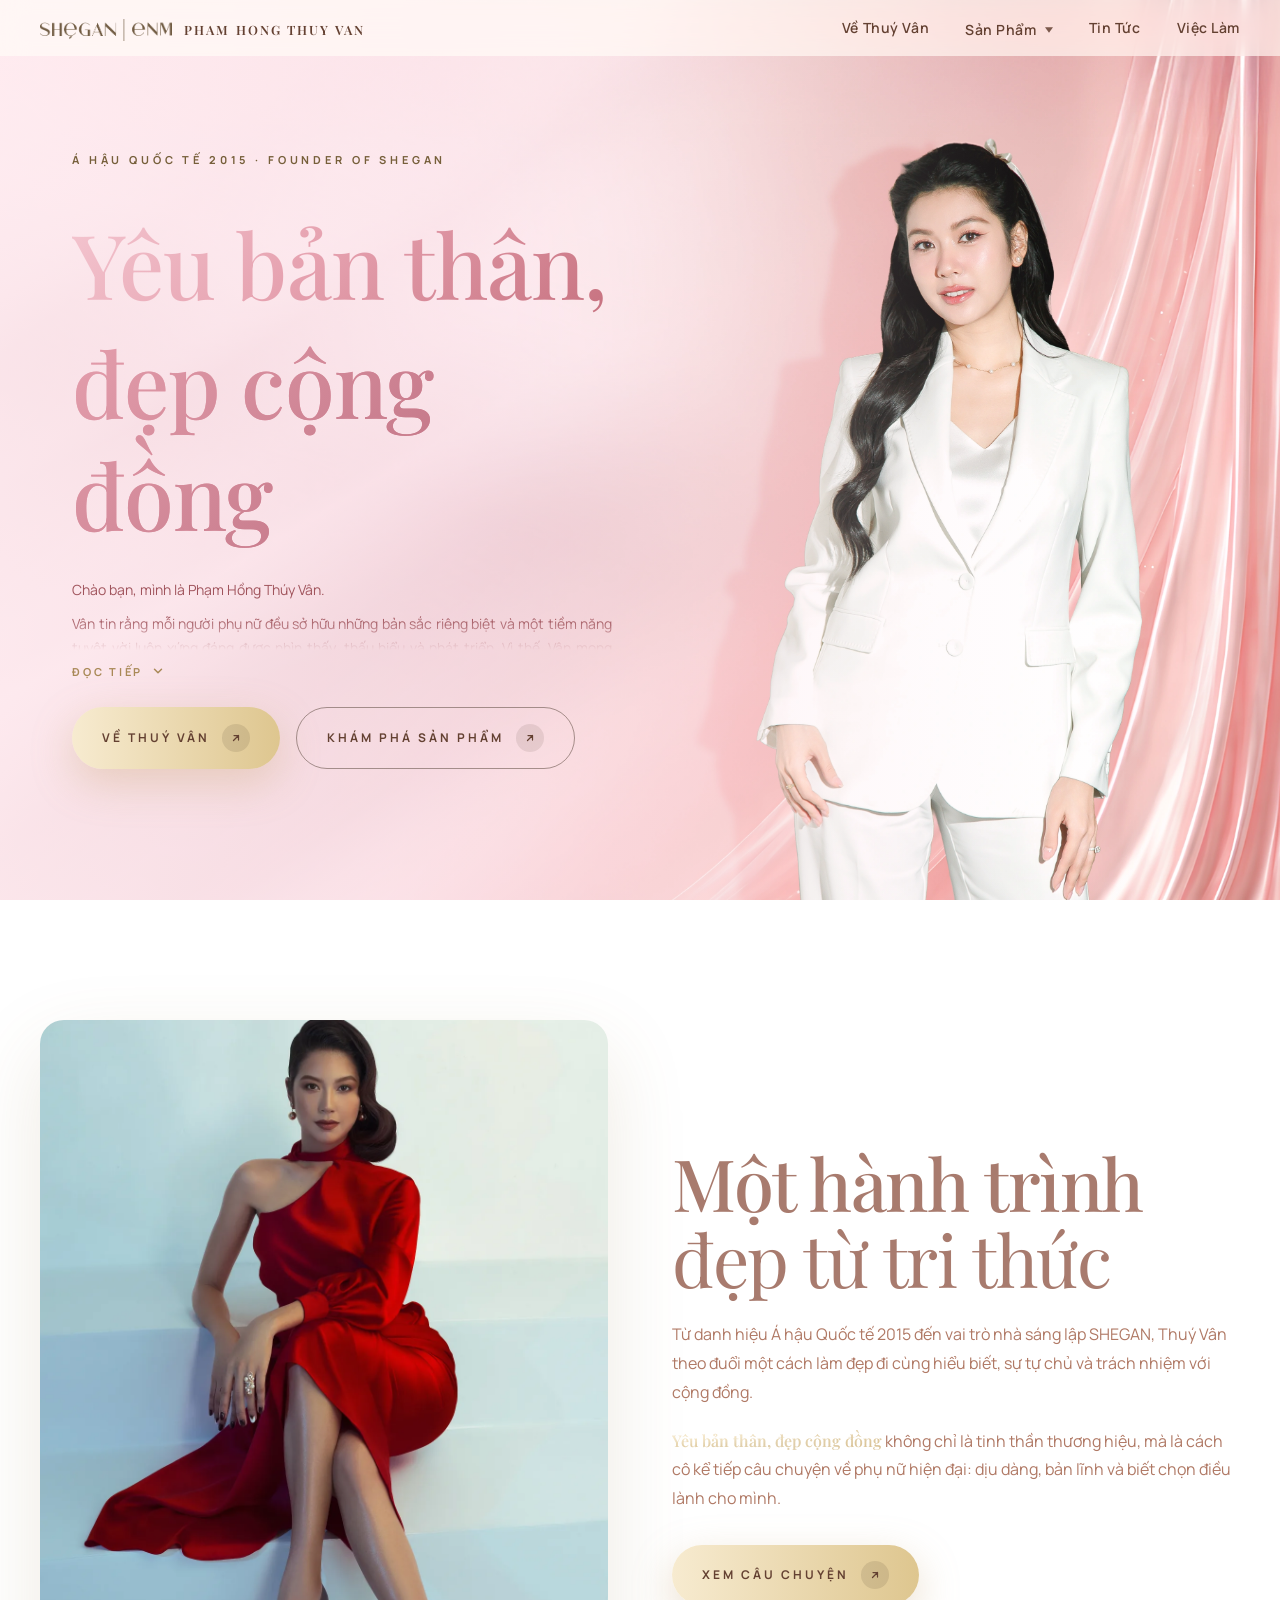
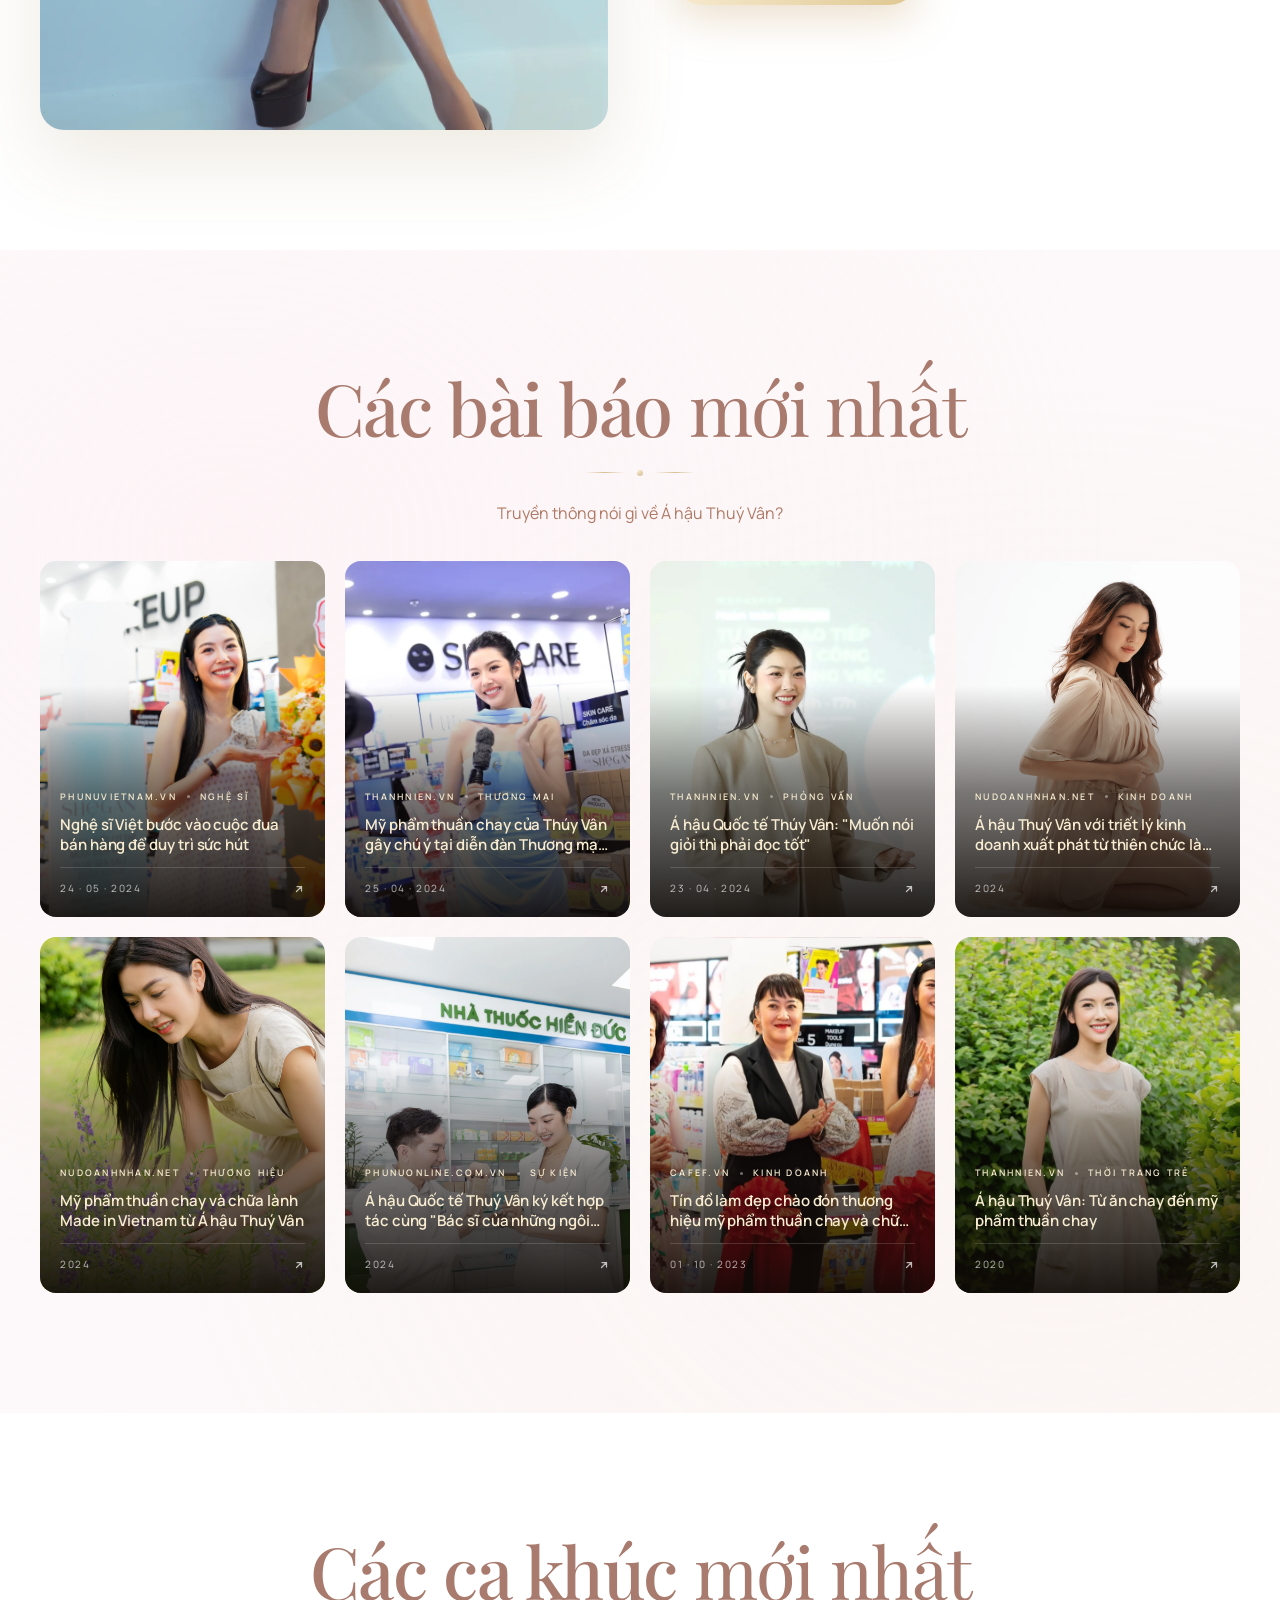
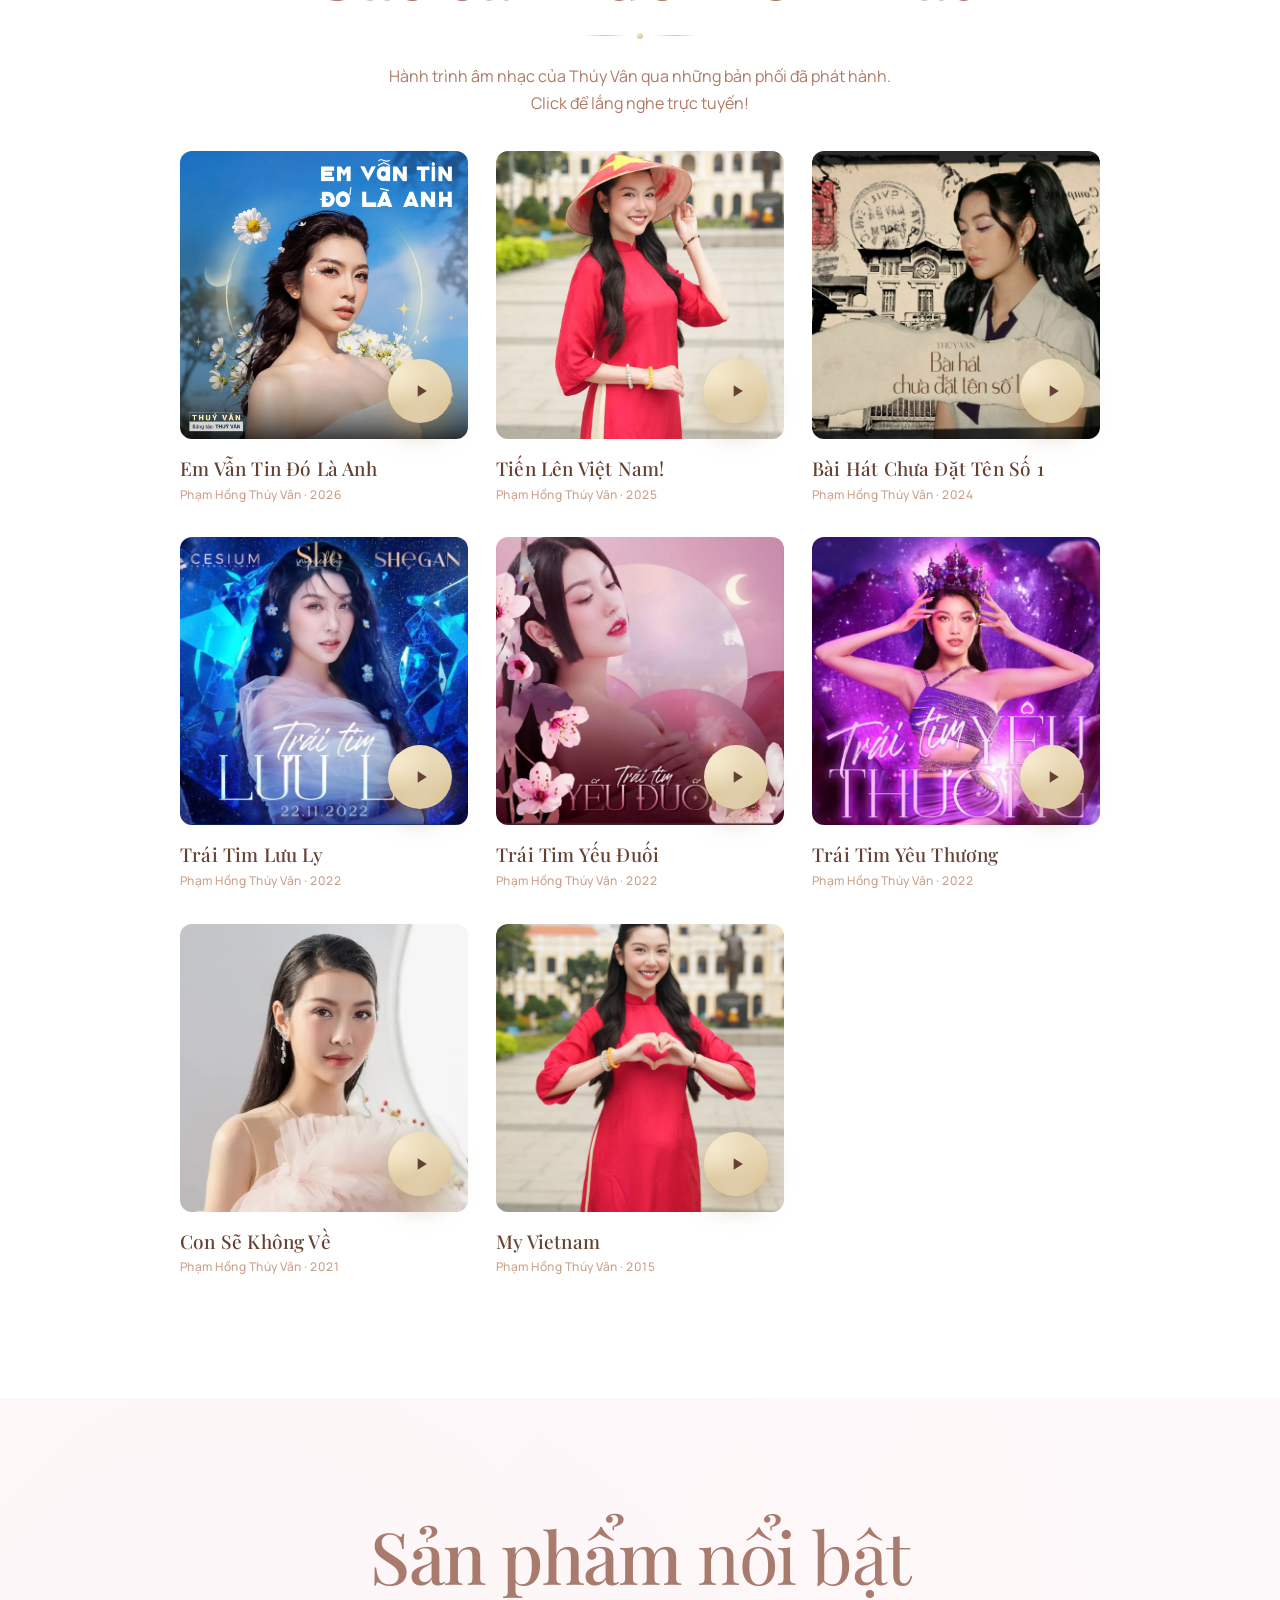
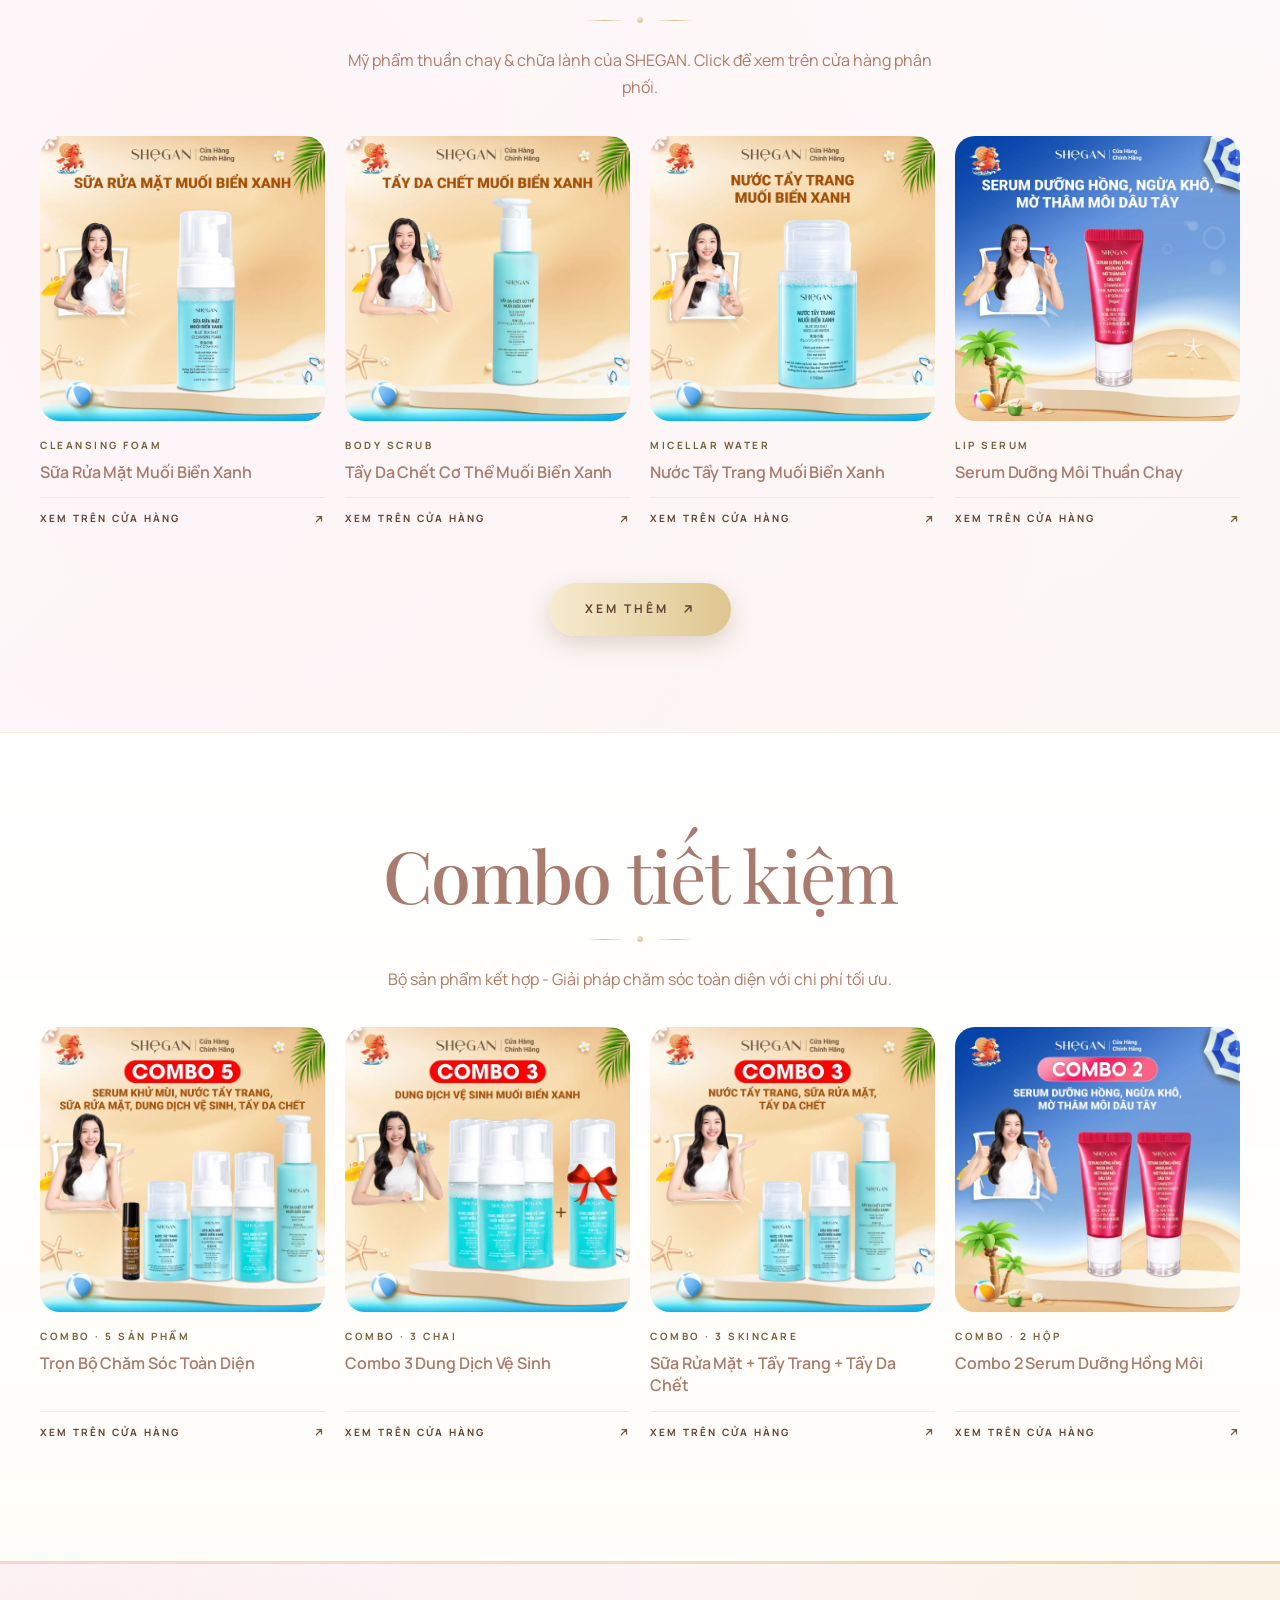
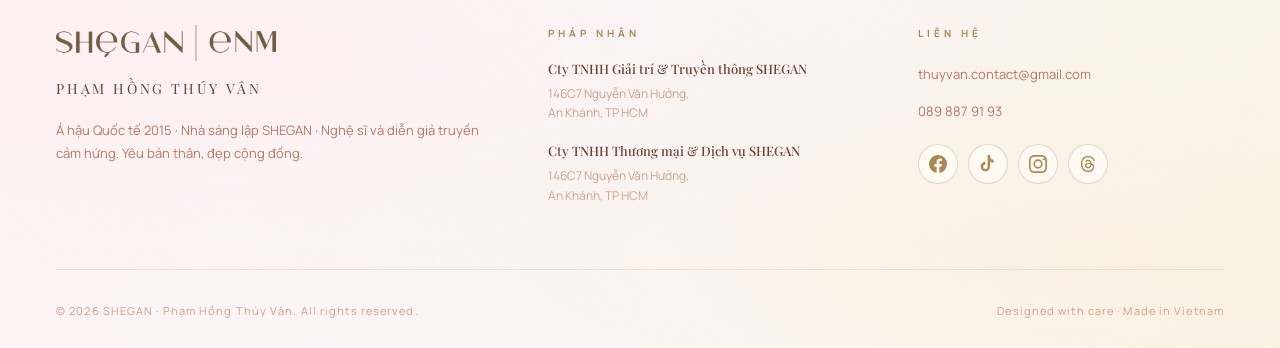
==== commit 1d75a9eb: "Sync all mobile button font-sizes to 12px Co-Authored-By: Claude Sonnet 4.6 <noreply@anthropic.com>" ====
--- a/website/index.html
+++ b/website/index.html
@@ -608,7 +608,7 @@
     }
     .hero-home .hero-banner-cta { gap: 10px; }
     .hero-home .cta-primary,
-    .hero-home .cta-ghost { padding: 13px 22px; font-size: 11px; letter-spacing: 0.22em; }
+    .hero-home .cta-ghost { padding: 13px 22px; font-size: 12px; letter-spacing: 0.22em; }
     .hero-home-image {
       max-width: 100%;
       aspect-ratio: 4 / 5;
@@ -633,7 +633,7 @@
       min-width: 0;
       justify-content: center;
       padding: 10px 14px;
-      font-size: 9px;
+      font-size: 12px;
       letter-spacing: 0.16em;
       gap: 6px;
       white-space: nowrap;
--- a/website/style.css
+++ b/website/style.css
@@ -1872,7 +1872,7 @@
     display: flex; align-items: center; justify-content: center; gap: 10px;
     padding: 16px 24px;
     border-radius: 100px;
-    font-size: 11px; letter-spacing: 0.28em; text-transform: uppercase;
+    font-size: 12px; letter-spacing: 0.28em; text-transform: uppercase;
     font-weight: 700; text-decoration: none;
     transition: all 0.4s ease;
     cursor: pointer; position: relative;
